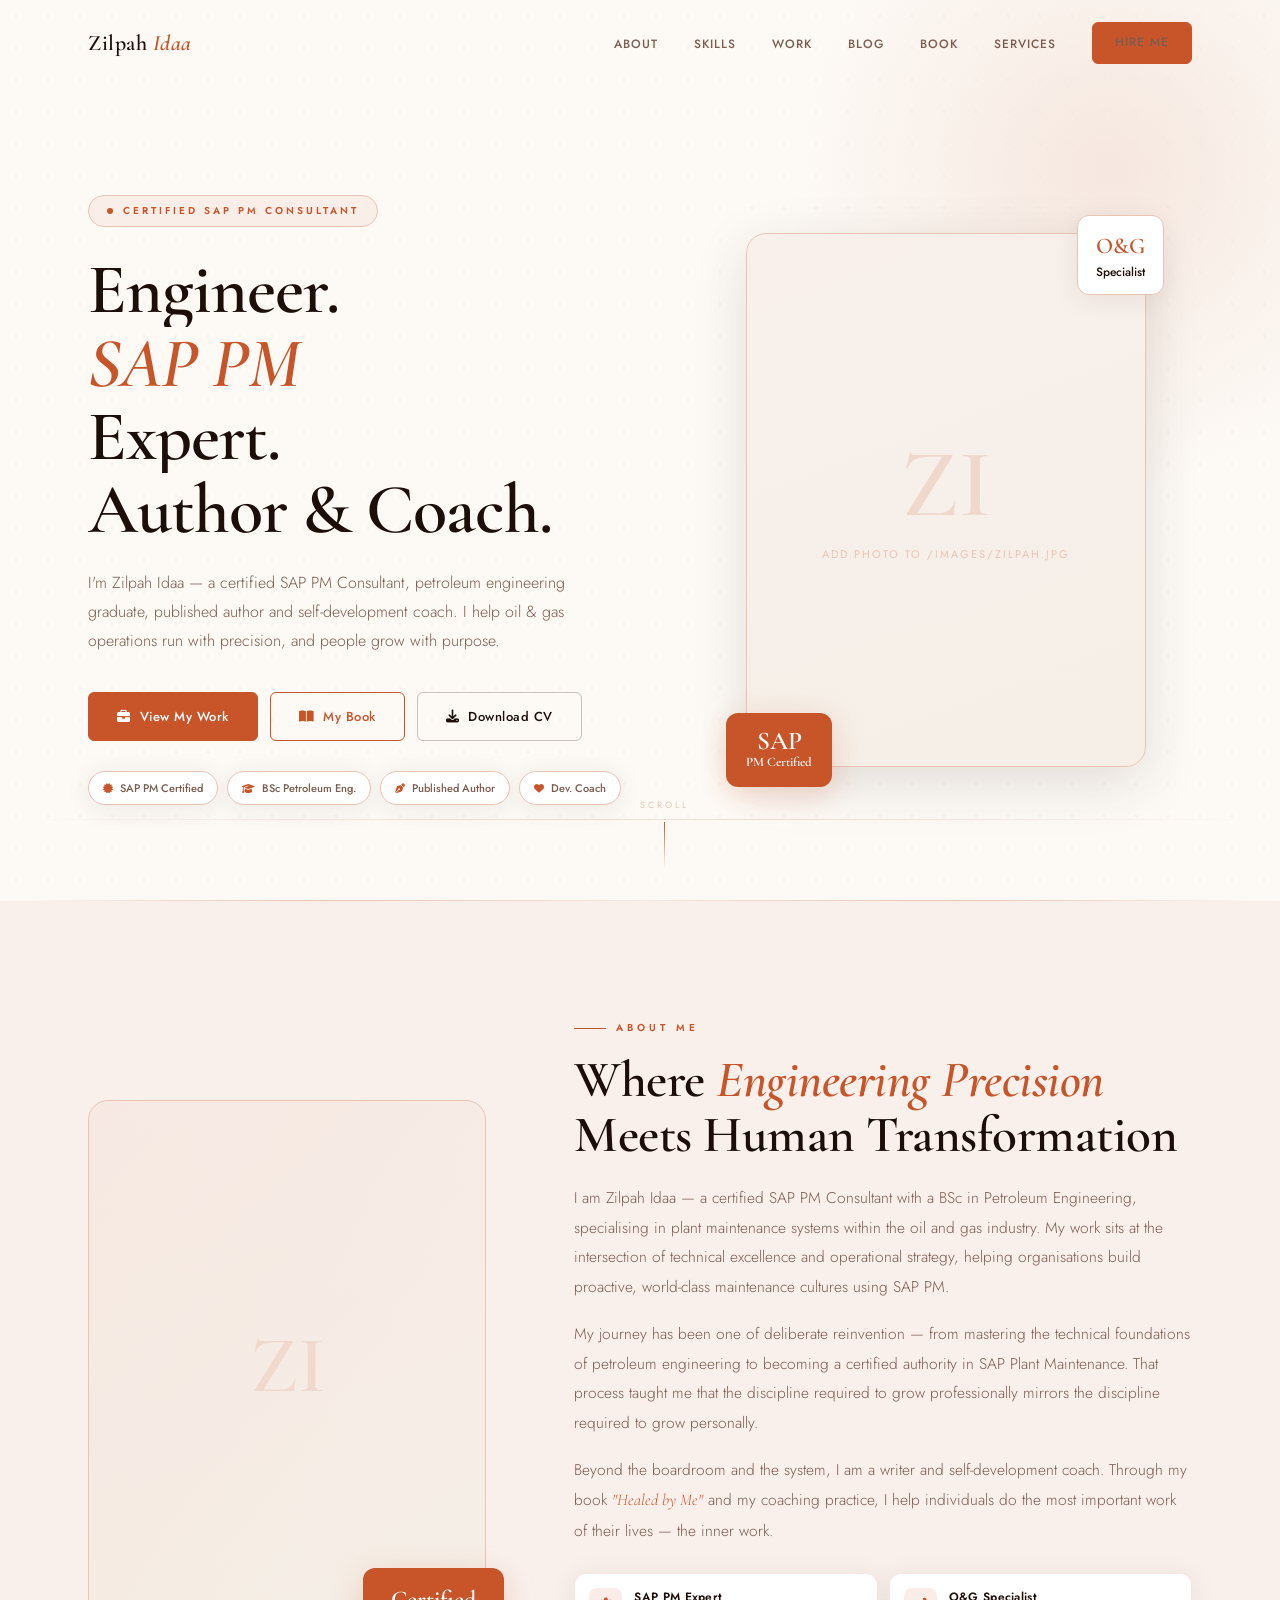
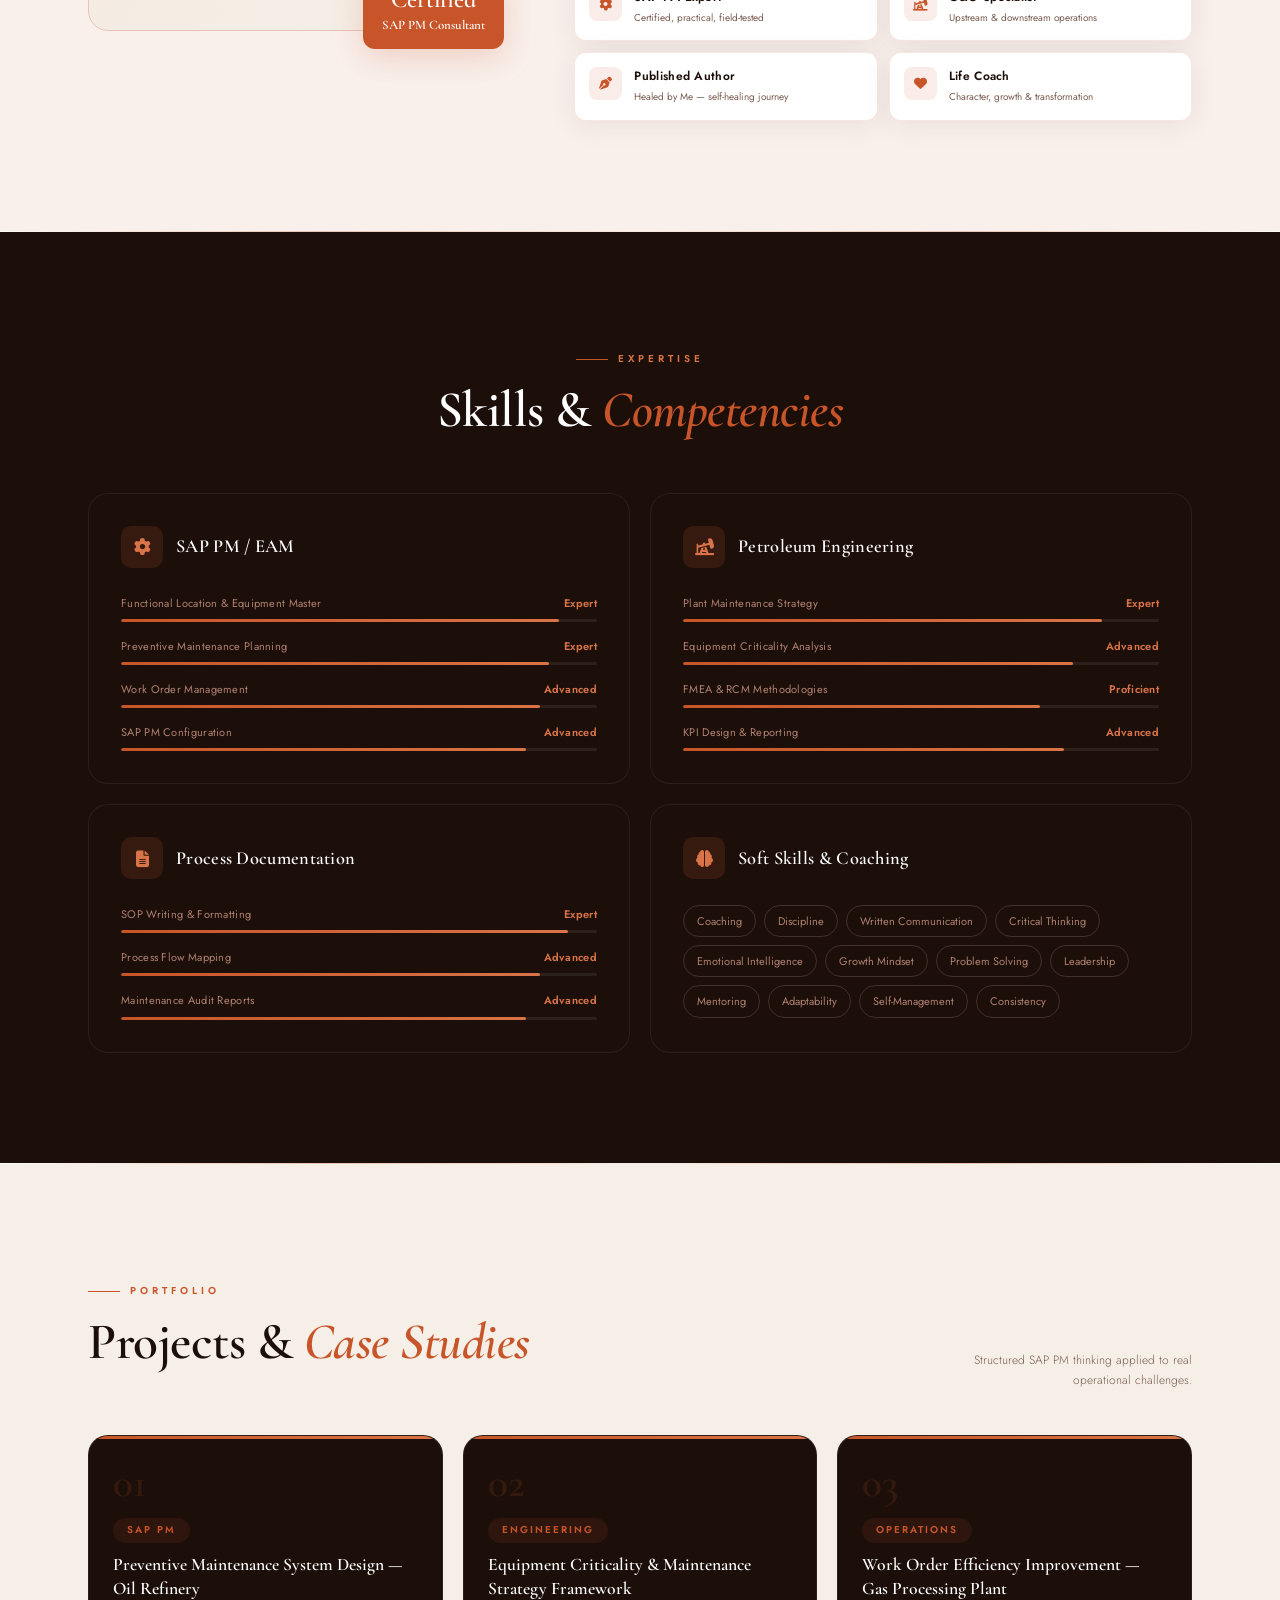
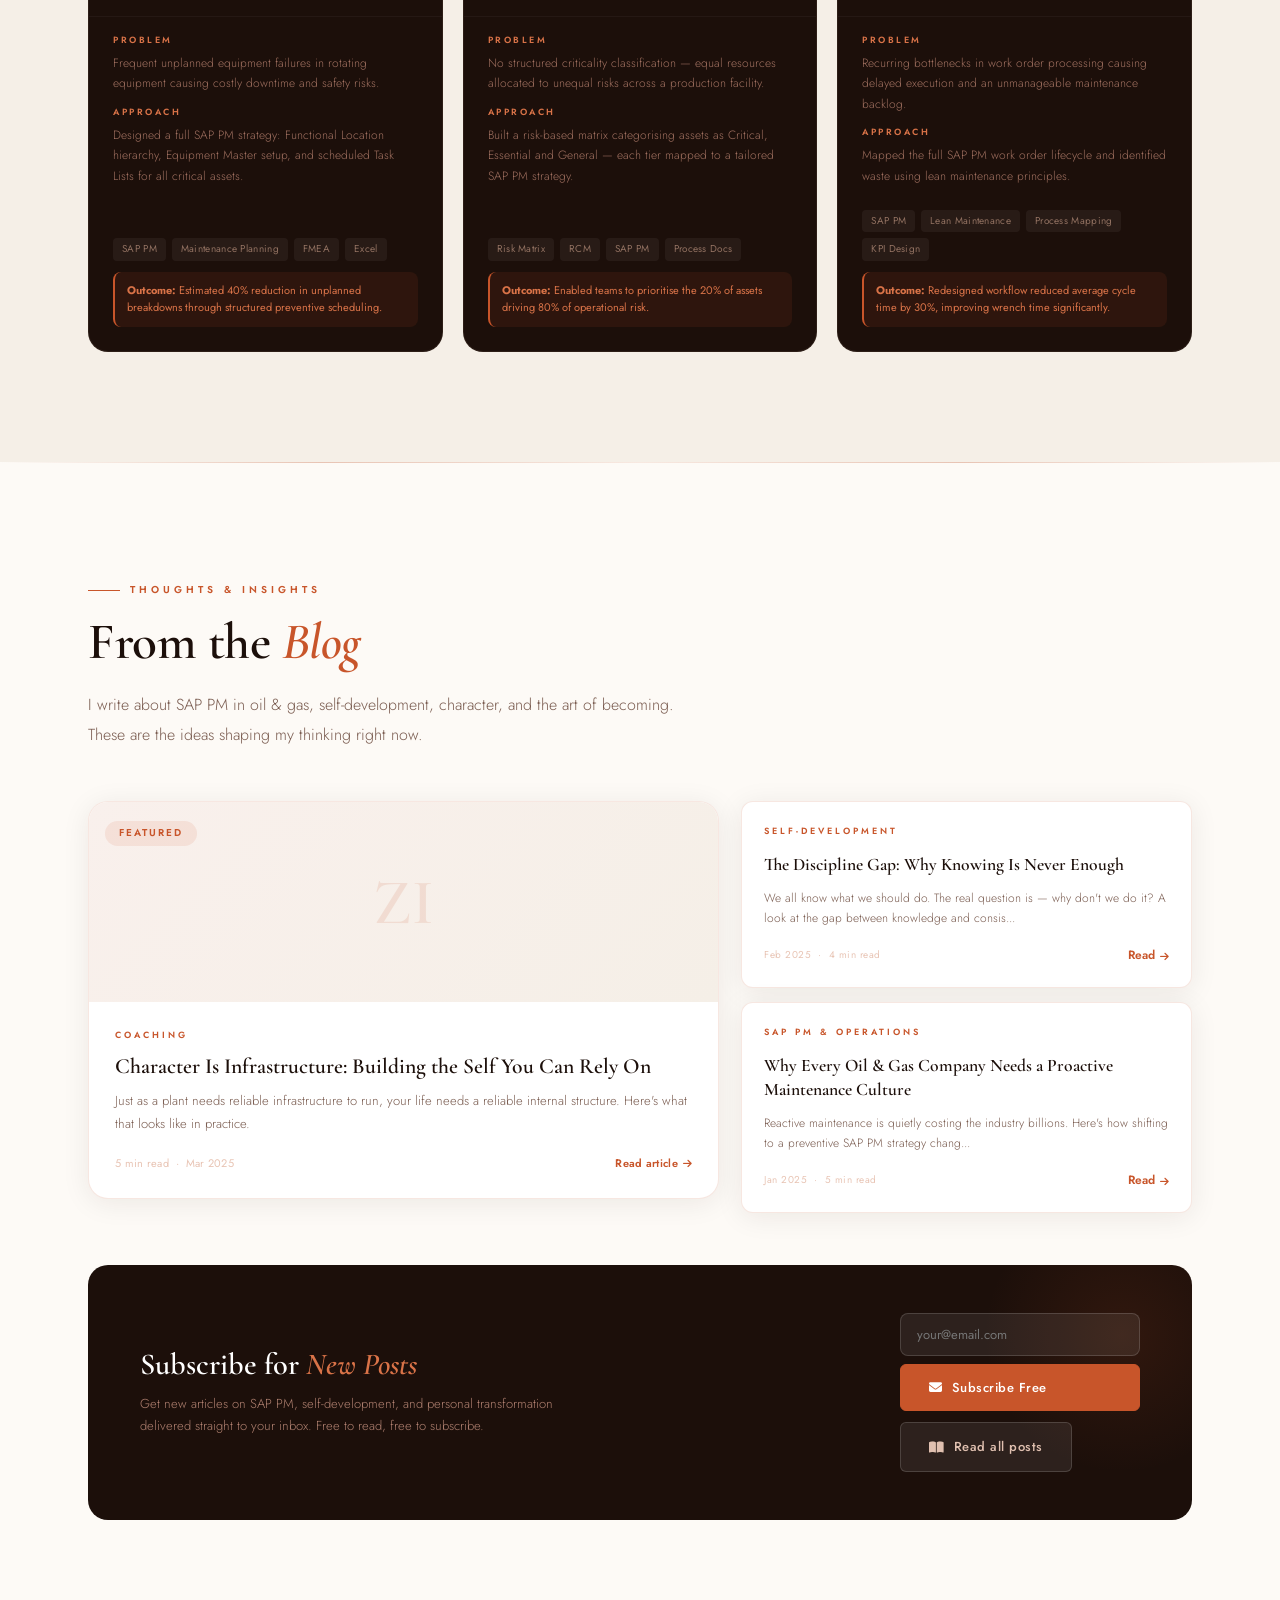
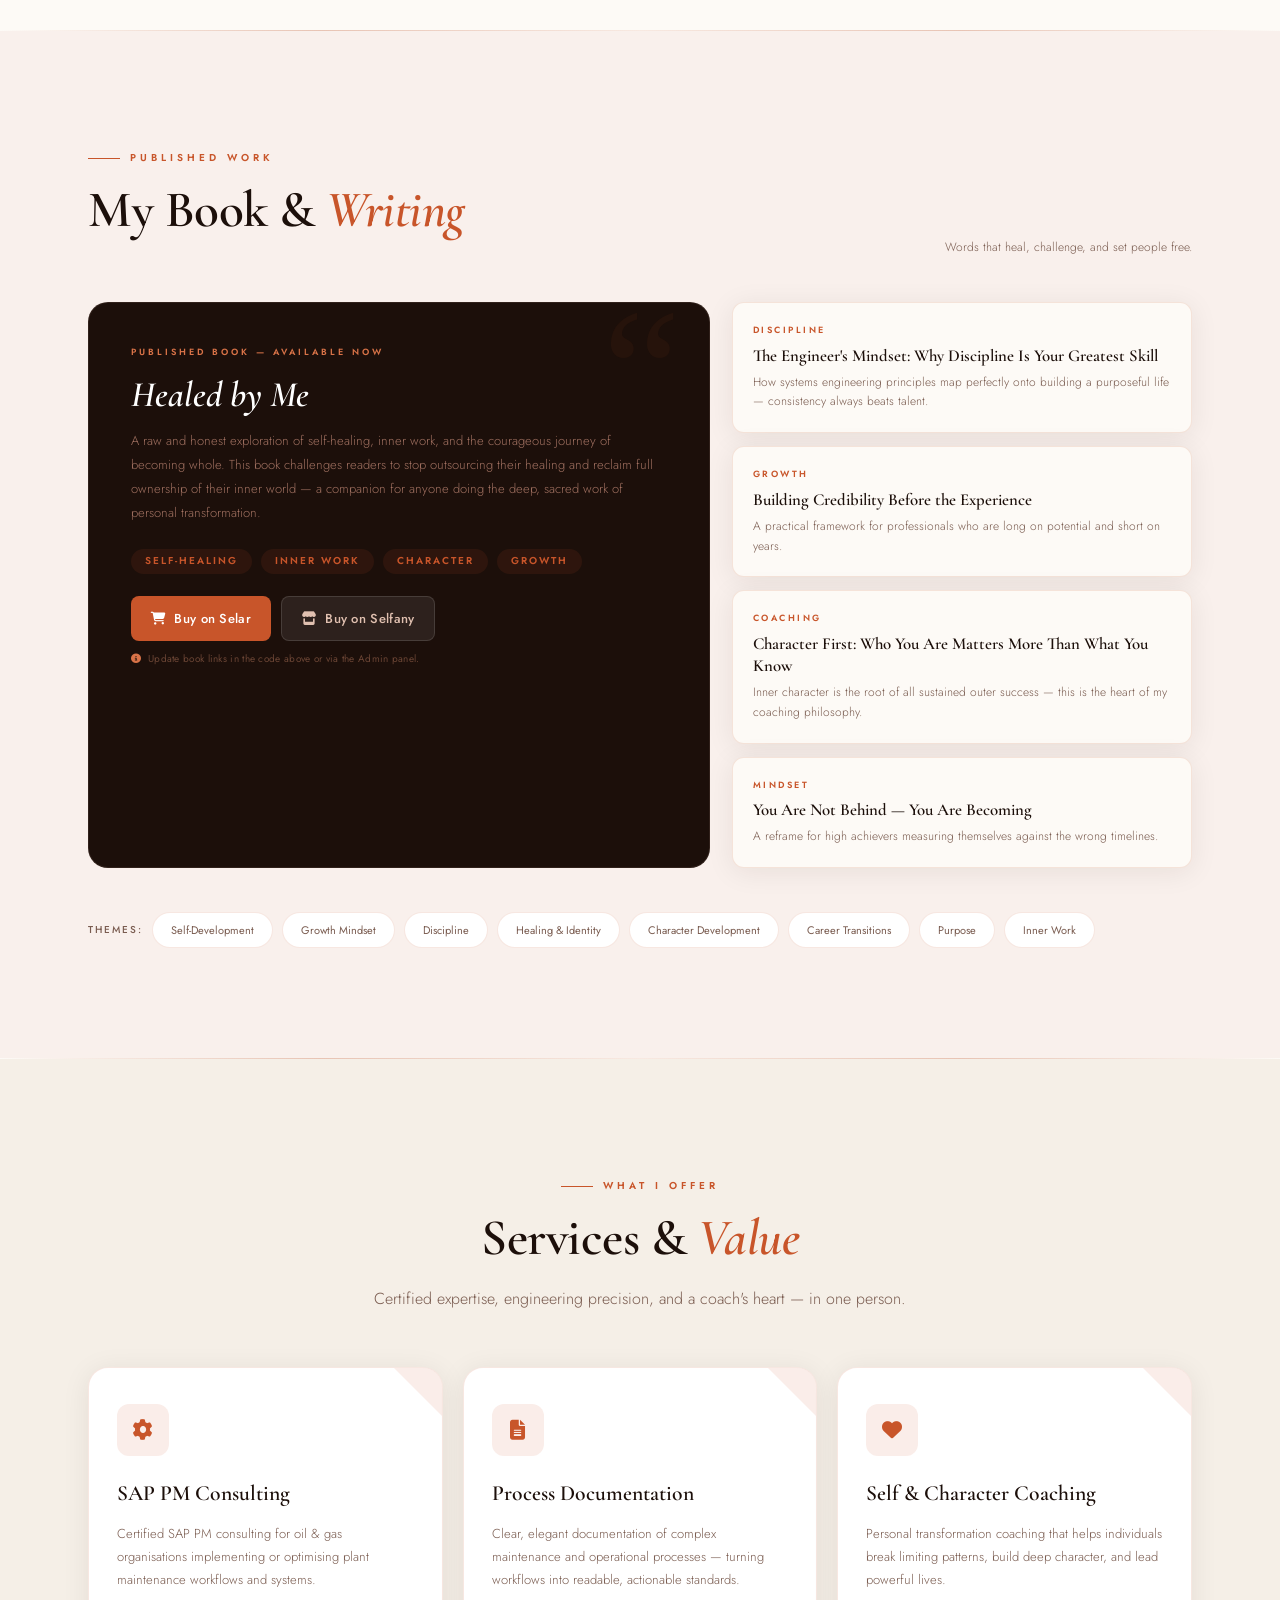
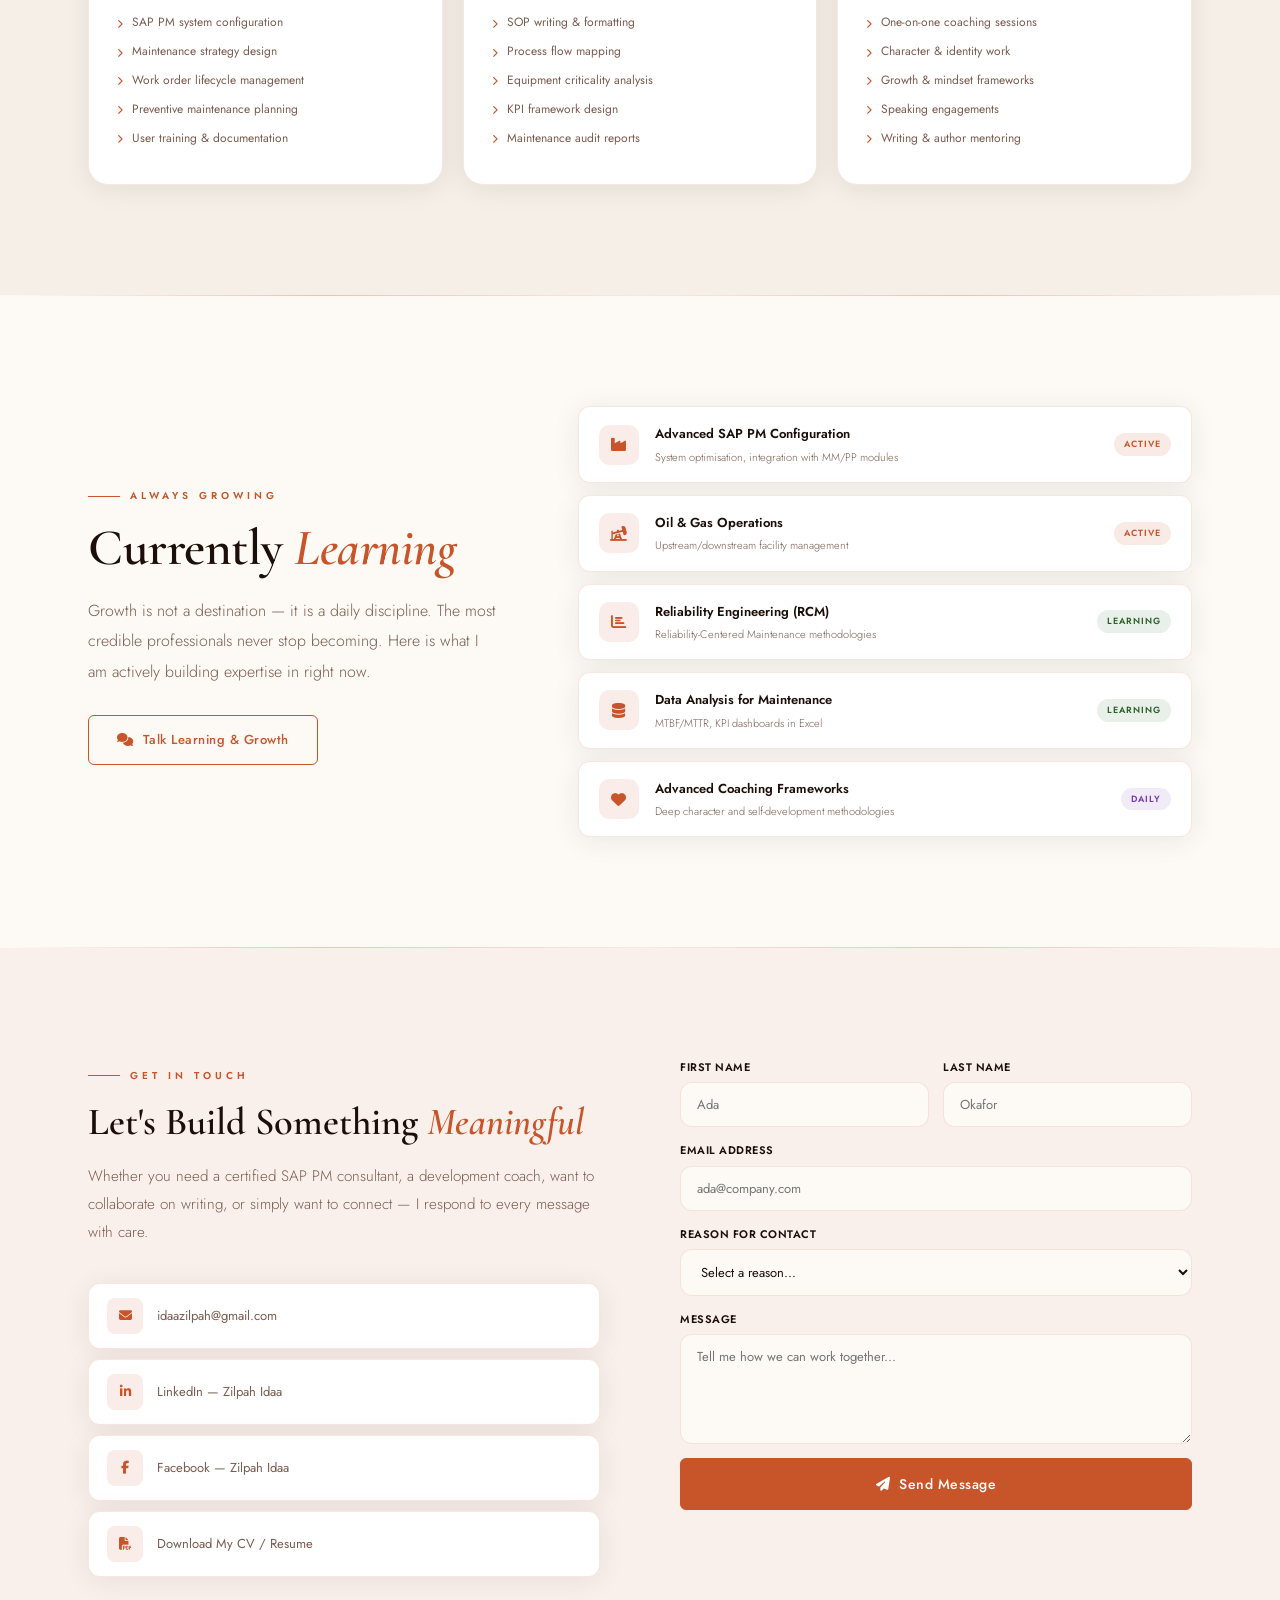
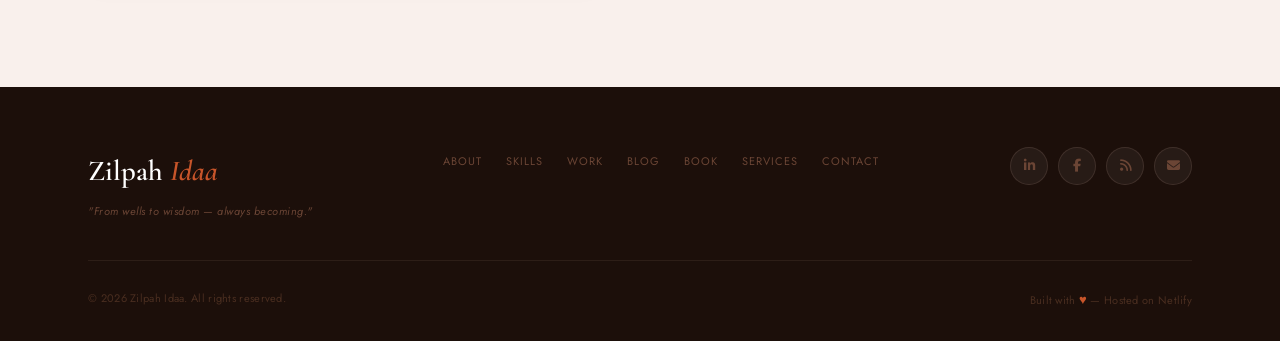
==== index.html @ 96d3c900 "Add login redirect script to body" ====
<!DOCTYPE html>
<html lang="en">
<head>
  <meta charset="UTF-8"/>
  <meta name="viewport" content="width=device-width, initial-scale=1.0"/>
  <meta name="description" content="Zilpah Idaa — Certified SAP PM Consultant, Petroleum Engineer, Author & Self-Development Coach."/>
  <title>Zilpah Idaa | SAP PM Consultant · Author · Coach</title>
  <link rel="preconnect" href="https://fonts.googleapis.com"/>
  <link href="https://fonts.googleapis.com/css2?family=Cormorant+Garamond:ital,wght@0,400;0,500;0,600;0,700;1,400;1,500&family=Jost:wght@300;400;500;600&display=swap" rel="stylesheet"/>
  <link rel="stylesheet" href="https://cdnjs.cloudflare.com/ajax/libs/font-awesome/6.5.0/css/all.min.css"/>
  <link rel="stylesheet" href="css/style.css"/>
  <script src="https://identity.netlify.com/v1/netlify-identity-widget.js"></script>
</head>
<body>

<!-- Netlify Forms detection (invisible — must stay in page) -->
<form name="contact" netlify netlify-honeypot="bot-field" hidden>
  <input name="bot-field"/>
  <input name="firstName"/><input name="lastName"/>
  <input name="email"/><select name="reason"></select>
  <textarea name="message"></textarea>
</form>
<form name="subscribe" netlify netlify-honeypot="bot-field" hidden>
  <input name="bot-field"/>
  <input name="email"/><input name="name"/>
</form>

<!-- ═══ NAV ═══ -->
<nav id="navbar">
  <div class="container nav-inner">
    <a href="/" class="nav-logo">Zilpah <em>Idaa</em></a>
    <ul class="nav-links">
      <li><a href="#about">About</a></li>
      <li><a href="#skills">Skills</a></li>
      <li><a href="#projects">Work</a></li>
      <li><a href="blog/">Blog</a></li>
      <li><a href="#writing">Book</a></li>
      <li><a href="#services">Services</a></li>
      <li><a href="#contact" class="btn btn-terra" style="padding:10px 22px;font-size:12px;letter-spacing:1px">Hire Me</a></li>
    </ul>
    <div class="hamburger" id="hbg"><span></span><span></span><span></span></div>
  </div>
</nav>
<div class="mob-menu" id="mobMenu">
  <a href="#about" onclick="closeMob()">About</a>
  <a href="#skills" onclick="closeMob()">Skills</a>
  <a href="#projects" onclick="closeMob()">Work</a>
  <a href="blog/" onclick="closeMob()">Blog</a>
  <a href="#writing" onclick="closeMob()">Book</a>
  <a href="#services" onclick="closeMob()">Services</a>
  <a href="#contact" onclick="closeMob()">Contact</a>
</div>

<!-- ═══ HERO ═══ -->
<section id="hero" class="bg-ivory">
  <div class="hero-decor-dots"></div>
  <div class="hero-decor-circle"></div>
  <div class="hero-decor-line"></div>
  <div class="container" style="position:relative;z-index:1;width:100%">
    <div class="hero-inner">
      <div>
        <div class="hero-label"><span class="pulse"></span>Certified SAP PM Consultant</div>
        <h1 class="hero-title">
          <span class="line"><span>Engineer.</span></span>
          <span class="line"><span><span class="hl">SAP PM</span> Expert.</span></span>
          <span class="line"><span>Author &amp; Coach.</span></span>
        </h1>
        <p class="hero-sub">
          I'm Zilpah Idaa — a certified SAP PM Consultant, petroleum engineering graduate, published author and self-development coach. I help oil &amp; gas operations run with precision, and people grow with purpose.
        </p>
        <div class="hero-btns">
          <a href="#projects" class="btn btn-terra"><i class="fas fa-briefcase"></i> View My Work</a>
          <a href="#writing" class="btn btn-outline"><i class="fas fa-book-open"></i> My Book</a>
          <a href="#" class="btn btn-ghost" onclick="dlCV(event)"><i class="fas fa-download"></i> Download CV</a>
        </div>
        <div class="hero-chips">
          <div class="h-chip"><i class="fas fa-certificate"></i>SAP PM Certified</div>
          <div class="h-chip"><i class="fas fa-graduation-cap"></i>BSc Petroleum Eng.</div>
          <div class="h-chip"><i class="fas fa-pen-nib"></i>Published Author</div>
          <div class="h-chip"><i class="fas fa-heart"></i>Dev. Coach</div>
        </div>
      </div>
      <div class="hero-photo-col">
        <div class="hero-photo-wrap">
          <div class="hero-photo-frame">
            <!--
              PHOTO SETUP: Replace the div below with your actual photo:
              <img src="/images/zilpah.jpg" alt="Zilpah Idaa"
                   style="width:100%;height:100%;object-fit:cover;object-position:top center;" />
              Upload your photo to the /images/ folder.
            -->
            <div class="hero-photo-ph">
              <div class="mono">ZI</div>
              <p>Add photo to /images/zilpah.jpg</p>
            </div>
          </div>
          <div class="photo-badge-a"><span class="big">SAP</span>PM Certified</div>
          <div class="photo-badge-b"><span>O&amp;G</span>Specialist</div>
        </div>
      </div>
    </div>
  </div>
  <div class="scroll-cue"><span>Scroll</span><div class="line-anim"></div></div>
</section>

<div class="divider"></div>

<!-- ═══ ABOUT ═══ -->
<section id="about" class="section bg-petal">
  <div class="container">
    <div class="about-grid">
      <div class="about-photo-wrap fade-in">
        <div class="about-photo-box">
          <!--
            PHOTO SETUP: Replace with your actual photo:
            <img src="/images/zilpah-about.jpg" alt="Zilpah Idaa"
                 style="width:100%;height:100%;object-fit:cover;object-position:top;" />
          -->
          <div class="mono">ZI</div>
        </div>
        <div class="about-cert"><span class="big">Certified</span>SAP PM Consultant</div>
      </div>
      <div class="fade-in">
        <div class="eyebrow">About Me</div>
        <h2 class="stitle">Where <span class="hl">Engineering Precision</span> Meets Human Transformation</h2>
        <div class="about-text">
          <p>I am Zilpah Idaa — a certified SAP PM Consultant with a BSc in Petroleum Engineering, specialising in plant maintenance systems within the oil and gas industry. My work sits at the intersection of technical excellence and operational strategy, helping organisations build proactive, world-class maintenance cultures using SAP PM.</p>
          <p>My journey has been one of deliberate reinvention — from mastering the technical foundations of petroleum engineering to becoming a certified authority in SAP Plant Maintenance. That process taught me that the discipline required to grow professionally mirrors the discipline required to grow personally.</p>
          <p>Beyond the boardroom and the system, I am a writer and self-development coach. Through my book <em>"Healed by Me"</em> and my coaching practice, I help individuals do the most important work of their lives — the inner work.</p>
        </div>
        <div class="val-grid">
          <div class="val-card"><div class="val-ico"><i class="fas fa-cog"></i></div><div><h4>SAP PM Expert</h4><p>Certified, practical, field-tested</p></div></div>
          <div class="val-card"><div class="val-ico"><i class="fas fa-oil-well"></i></div><div><h4>O&amp;G Specialist</h4><p>Upstream &amp; downstream operations</p></div></div>
          <div class="val-card"><div class="val-ico"><i class="fas fa-pen-nib"></i></div><div><h4>Published Author</h4><p>Healed by Me — self-healing journey</p></div></div>
          <div class="val-card"><div class="val-ico"><i class="fas fa-heart"></i></div><div><h4>Life Coach</h4><p>Character, growth &amp; transformation</p></div></div>
        </div>
      </div>
    </div>
  </div>
</section>

<div class="divider"></div>

<!-- ═══ SKILLS ═══ -->
<section id="skills" class="section bg-espresso">
  <div class="container">
    <div style="text-align:center;max-width:540px;margin:0 auto 54px">
      <div class="eyebrow" style="justify-content:center;color:var(--terra-l)">Expertise</div>
      <h2 class="stitle" style="color:#fff">Skills &amp; <span class="hl">Competencies</span></h2>
    </div>
    <div class="skills-grid">
      <div class="skill-card fade-in">
        <div class="sk-hd"><div class="sk-ico"><i class="fas fa-cog"></i></div><h3>SAP PM / EAM</h3></div>
        <div class="sk-item"><div class="sk-row"><span>Functional Location &amp; Equipment Master</span><span>Expert</span></div><div class="sk-bar"><div class="sk-fill" data-w="92%"></div></div></div>
        <div class="sk-item"><div class="sk-row"><span>Preventive Maintenance Planning</span><span>Expert</span></div><div class="sk-bar"><div class="sk-fill" data-w="90%"></div></div></div>
        <div class="sk-item"><div class="sk-row"><span>Work Order Management</span><span>Advanced</span></div><div class="sk-bar"><div class="sk-fill" data-w="88%"></div></div></div>
        <div class="sk-item"><div class="sk-row"><span>SAP PM Configuration</span><span>Advanced</span></div><div class="sk-bar"><div class="sk-fill" data-w="85%"></div></div></div>
      </div>
      <div class="skill-card fade-in">
        <div class="sk-hd"><div class="sk-ico"><i class="fas fa-oil-well"></i></div><h3>Petroleum Engineering</h3></div>
        <div class="sk-item"><div class="sk-row"><span>Plant Maintenance Strategy</span><span>Expert</span></div><div class="sk-bar"><div class="sk-fill" data-w="88%"></div></div></div>
        <div class="sk-item"><div class="sk-row"><span>Equipment Criticality Analysis</span><span>Advanced</span></div><div class="sk-bar"><div class="sk-fill" data-w="82%"></div></div></div>
        <div class="sk-item"><div class="sk-row"><span>FMEA &amp; RCM Methodologies</span><span>Proficient</span></div><div class="sk-bar"><div class="sk-fill" data-w="75%"></div></div></div>
        <div class="sk-item"><div class="sk-row"><span>KPI Design &amp; Reporting</span><span>Advanced</span></div><div class="sk-bar"><div class="sk-fill" data-w="80%"></div></div></div>
      </div>
      <div class="skill-card fade-in">
        <div class="sk-hd"><div class="sk-ico"><i class="fas fa-file-alt"></i></div><h3>Process Documentation</h3></div>
        <div class="sk-item"><div class="sk-row"><span>SOP Writing &amp; Formatting</span><span>Expert</span></div><div class="sk-bar"><div class="sk-fill" data-w="94%"></div></div></div>
        <div class="sk-item"><div class="sk-row"><span>Process Flow Mapping</span><span>Advanced</span></div><div class="sk-bar"><div class="sk-fill" data-w="88%"></div></div></div>
        <div class="sk-item"><div class="sk-row"><span>Maintenance Audit Reports</span><span>Advanced</span></div><div class="sk-bar"><div class="sk-fill" data-w="85%"></div></div></div>
      </div>
      <div class="skill-card fade-in">
        <div class="sk-hd"><div class="sk-ico"><i class="fas fa-brain"></i></div><h3>Soft Skills &amp; Coaching</h3></div>
        <div class="soft-wrap">
          <div class="soft-pill">Coaching</div><div class="soft-pill">Discipline</div>
          <div class="soft-pill">Written Communication</div><div class="soft-pill">Critical Thinking</div>
          <div class="soft-pill">Emotional Intelligence</div><div class="soft-pill">Growth Mindset</div>
          <div class="soft-pill">Problem Solving</div><div class="soft-pill">Leadership</div>
          <div class="soft-pill">Mentoring</div><div class="soft-pill">Adaptability</div>
          <div class="soft-pill">Self-Management</div><div class="soft-pill">Consistency</div>
        </div>
      </div>
    </div>
  </div>
</section>

<div class="divider"></div>

<!-- ═══ PROJECTS ═══ -->
<section id="projects" class="section bg-cream">
  <div class="container">
    <div style="display:flex;justify-content:space-between;align-items:flex-end;margin-bottom:44px;flex-wrap:wrap;gap:14px">
      <div><div class="eyebrow">Portfolio</div><h2 class="stitle">Projects &amp; <span class="hl">Case Studies</span></h2></div>
      <p style="color:var(--muted);font-size:12px;max-width:260px;text-align:right;font-weight:300">Structured SAP PM thinking applied to real operational challenges.</p>
    </div>
    <div class="proj-grid">
      <div class="proj-card fade-in">
        <div class="proj-stripe"></div>
        <div class="proj-hd"><div class="proj-num">01</div><div class="tag-pill" style="margin-bottom:10px">SAP PM</div><h3 class="proj-title">Preventive Maintenance System Design — Oil Refinery</h3></div>
        <div class="proj-body">
          <div class="proj-s"><h5>Problem</h5><p>Frequent unplanned equipment failures in rotating equipment causing costly downtime and safety risks.</p></div>
          <div class="proj-s"><h5>Approach</h5><p>Designed a full SAP PM strategy: Functional Location hierarchy, Equipment Master setup, and scheduled Task Lists for all critical assets.</p></div>
          <div class="proj-tools"><span class="ptool">SAP PM</span><span class="ptool">Maintenance Planning</span><span class="ptool">FMEA</span><span class="ptool">Excel</span></div>
          <div class="proj-result"><strong>Outcome:</strong> Estimated 40% reduction in unplanned breakdowns through structured preventive scheduling.</div>
        </div>
      </div>
      <div class="proj-card fade-in">
        <div class="proj-stripe"></div>
        <div class="proj-hd"><div class="proj-num">02</div><div class="tag-pill" style="margin-bottom:10px">Engineering</div><h3 class="proj-title">Equipment Criticality &amp; Maintenance Strategy Framework</h3></div>
        <div class="proj-body">
          <div class="proj-s"><h5>Problem</h5><p>No structured criticality classification — equal resources allocated to unequal risks across a production facility.</p></div>
          <div class="proj-s"><h5>Approach</h5><p>Built a risk-based matrix categorising assets as Critical, Essential and General — each tier mapped to a tailored SAP PM strategy.</p></div>
          <div class="proj-tools"><span class="ptool">Risk Matrix</span><span class="ptool">RCM</span><span class="ptool">SAP PM</span><span class="ptool">Process Docs</span></div>
          <div class="proj-result"><strong>Outcome:</strong> Enabled teams to prioritise the 20% of assets driving 80% of operational risk.</div>
        </div>
      </div>
      <div class="proj-card fade-in">
        <div class="proj-stripe"></div>
        <div class="proj-hd"><div class="proj-num">03</div><div class="tag-pill" style="margin-bottom:10px">Operations</div><h3 class="proj-title">Work Order Efficiency Improvement — Gas Processing Plant</h3></div>
        <div class="proj-body">
          <div class="proj-s"><h5>Problem</h5><p>Recurring bottlenecks in work order processing causing delayed execution and an unmanageable maintenance backlog.</p></div>
          <div class="proj-s"><h5>Approach</h5><p>Mapped the full SAP PM work order lifecycle and identified waste using lean maintenance principles.</p></div>
          <div class="proj-tools"><span class="ptool">SAP PM</span><span class="ptool">Lean Maintenance</span><span class="ptool">Process Mapping</span><span class="ptool">KPI Design</span></div>
          <div class="proj-result"><strong>Outcome:</strong> Redesigned workflow reduced average cycle time by 30%, improving wrench time significantly.</div>
        </div>
      </div>
    </div>
  </div>
</section>

<div class="divider"></div>

<!-- ═══ BLOG PREVIEW ═══ -->
<section id="blog" class="section bg-ivory">
  <div class="container">
    <div class="blog-intro">
      <div class="eyebrow">Thoughts &amp; Insights</div>
      <h2 class="stitle">From the <span class="hl">Blog</span></h2>
      <p>I write about SAP PM in oil &amp; gas, self-development, character, and the art of becoming. These are the ideas shaping my thinking right now.</p>
    </div>
    <div class="blog-grid" id="blog-preview-grid">
      <!-- Loaded dynamically from posts.json -->
      <div class="blog-card-featured fade-in" style="background:#fff;border-radius:20px;border:1.5px solid var(--border);overflow:hidden;box-shadow:var(--sh)">
        <div class="blog-feat-img"><div class="feat-mono">ZI</div><div class="feat-tag"><span class="tag-pill">Featured</span></div></div>
        <div class="blog-feat-body">
          <div class="blog-cat">Loading...</div>
          <h3 class="blog-title" style="color:var(--espresso)">Loading latest post...</h3>
          <p class="blog-exc">Posts are loading from the blog...</p>
          <div class="blog-meta"><span>...</span><a href="blog/" class="read-link">View all posts <i class="fas fa-arrow-right" style="font-size:10px"></i></a></div>
        </div>
      </div>
      <div style="display:flex;flex-direction:column;gap:14px" id="blog-preview-side"></div>
    </div>
    <div class="substack-cta fade-in">
      <div class="sub-text">
        <h3>Subscribe for <em style="color:var(--terra-l);font-style:italic;font-family:var(--font-h)">New Posts</em></h3>
        <p>Get new articles on SAP PM, self-development, and personal transformation delivered straight to your inbox. Free to read, free to subscribe.</p>
      </div>
      <div class="sub-actions">
        <form name="subscribe" method="POST" class="subscribe-netlify-form" style="display:flex;flex-direction:column;gap:8px" data-netlify="true">
          <input type="hidden" name="form-name" value="subscribe" />
          <input type="hidden" name="bot-field" />
          <input type="email" name="email" placeholder="your@email.com" required
            style="padding:11px 16px;border-radius:8px;border:1.5px solid rgba(255,255,255,0.15);background:rgba(255,255,255,0.08);color:#fff;font-family:var(--font-b);font-size:13px;outline:none;width:240px"
          />
          <button type="submit" class="btn btn-terra"><i class="fas fa-envelope"></i> Subscribe Free</button>
          <p class="sub-ok-msg" style="display:none;font-size:12px;color:var(--terra-l);margin:0"></p>
        </form>
        <a href="blog/" class="btn btn-light" style="background:rgba(255,255,255,0.08);color:#e0c0b0;border-color:rgba(255,255,255,0.15)">
          <i class="fas fa-book-open"></i> Read all posts
        </a>
      </div>
    </div>
  </div>
</section>

<div class="divider"></div>

<!-- ═══ WRITING / BOOK ═══ -->
<section id="writing" class="section bg-petal">
  <div class="container">
    <div style="display:flex;justify-content:space-between;align-items:flex-end;margin-bottom:44px;flex-wrap:wrap;gap:14px">
      <div><div class="eyebrow">Published Work</div><h2 class="stitle">My Book &amp; <span class="hl">Writing</span></h2></div>
      <p style="color:var(--muted);font-size:12px;max-width:260px;text-align:right;font-weight:300">Words that heal, challenge, and set people free.</p>
    </div>
    <div class="writing-grid">
      <div class="book-card fade-in">
        <div>
          <div class="bk-lbl">Published Book — Available Now</div>
          <h3 class="bk-title">Healed by Me</h3>
          <p class="bk-desc">A raw and honest exploration of self-healing, inner work, and the courageous journey of becoming whole. This book challenges readers to stop outsourcing their healing and reclaim full ownership of their inner world — a companion for anyone doing the deep, sacred work of personal transformation.</p>
          <div style="display:flex;gap:9px;flex-wrap:wrap;margin-bottom:22px">
            <div class="tag-pill">Self-Healing</div>
            <div class="tag-pill">Inner Work</div>
            <div class="tag-pill">Character</div>
            <div class="tag-pill">Growth</div>
          </div>
          <div class="bk-btns">
            <!--
              BOOK LINKS: Replace # with your actual links:
              Selar:   href="https://selar.co/YOUR-BOOK-LINK"
              Selfany: href="https://selfany.com/YOUR-BOOK-LINK"
              You can also update these links anytime from /admin/
            -->
            <a href="#" class="bk-btn bk-selar" target="_blank" id="selarLink">
              <i class="fas fa-shopping-cart"></i> Buy on Selar
            </a>
            <a href="#" class="bk-btn bk-selfany" target="_blank" id="selfanyLink">
              <i class="fas fa-store"></i> Buy on Selfany
            </a>
          </div>
          <p style="font-size:10px;color:var(--latte);margin-top:6px;letter-spacing:.3px">
            <i class="fas fa-info-circle" style="color:var(--terra-l)"></i>
            &nbsp;Update book links in the code above or via the Admin panel.
          </p>
        </div>
      </div>
      <div class="art-col">
        <div class="art-card fade-in"><div class="art-cat">Discipline</div><h4 class="art-title">The Engineer's Mindset: Why Discipline Is Your Greatest Skill</h4><p class="art-desc">How systems engineering principles map perfectly onto building a purposeful life — consistency always beats talent.</p></div>
        <div class="art-card fade-in"><div class="art-cat">Growth</div><h4 class="art-title">Building Credibility Before the Experience</h4><p class="art-desc">A practical framework for professionals who are long on potential and short on years.</p></div>
        <div class="art-card fade-in"><div class="art-cat">Coaching</div><h4 class="art-title">Character First: Who You Are Matters More Than What You Know</h4><p class="art-desc">Inner character is the root of all sustained outer success — this is the heart of my coaching philosophy.</p></div>
        <div class="art-card fade-in"><div class="art-cat">Mindset</div><h4 class="art-title">You Are Not Behind — You Are Becoming</h4><p class="art-desc">A reframe for high achievers measuring themselves against the wrong timelines.</p></div>
      </div>
    </div>
    <div class="theme-row fade-in">
      <span style="font-size:10px;color:var(--muted);align-self:center;letter-spacing:2px;text-transform:uppercase;font-weight:500">Themes:</span>
      <div class="theme-pill">Self-Development</div><div class="theme-pill">Growth Mindset</div>
      <div class="theme-pill">Discipline</div><div class="theme-pill">Healing &amp; Identity</div>
      <div class="theme-pill">Character Development</div><div class="theme-pill">Career Transitions</div>
      <div class="theme-pill">Purpose</div><div class="theme-pill">Inner Work</div>
    </div>
  </div>
</section>

<div class="divider"></div>

<!-- ═══ SERVICES ═══ -->
<section id="services" class="section bg-cream">
  <div class="container">
    <div style="text-align:center;max-width:540px;margin:0 auto 54px">
      <div class="eyebrow" style="justify-content:center">What I Offer</div>
      <h2 class="stitle">Services &amp; <span class="hl">Value</span></h2>
      <p style="color:var(--muted);font-weight:300">Certified expertise, engineering precision, and a coach's heart — in one person.</p>
    </div>
    <div class="svc-grid">
      <div class="svc-card fade-in">
        <div class="svc-corner"></div>
        <div class="svc-ico"><i class="fas fa-cog"></i></div>
        <h3>SAP PM Consulting</h3>
        <p>Certified SAP PM consulting for oil &amp; gas organisations implementing or optimising plant maintenance workflows and systems.</p>
        <ul class="svc-list">
          <li><i class="fas fa-chevron-right"></i>SAP PM system configuration</li>
          <li><i class="fas fa-chevron-right"></i>Maintenance strategy design</li>
          <li><i class="fas fa-chevron-right"></i>Work order lifecycle management</li>
          <li><i class="fas fa-chevron-right"></i>Preventive maintenance planning</li>
          <li><i class="fas fa-chevron-right"></i>User training &amp; documentation</li>
        </ul>
      </div>
      <div class="svc-card fade-in">
        <div class="svc-corner"></div>
        <div class="svc-ico"><i class="fas fa-file-alt"></i></div>
        <h3>Process Documentation</h3>
        <p>Clear, elegant documentation of complex maintenance and operational processes — turning workflows into readable, actionable standards.</p>
        <ul class="svc-list">
          <li><i class="fas fa-chevron-right"></i>SOP writing &amp; formatting</li>
          <li><i class="fas fa-chevron-right"></i>Process flow mapping</li>
          <li><i class="fas fa-chevron-right"></i>Equipment criticality analysis</li>
          <li><i class="fas fa-chevron-right"></i>KPI framework design</li>
          <li><i class="fas fa-chevron-right"></i>Maintenance audit reports</li>
        </ul>
      </div>
      <div class="svc-card fade-in">
        <div class="svc-corner"></div>
        <div class="svc-ico"><i class="fas fa-heart"></i></div>
        <h3>Self &amp; Character Coaching</h3>
        <p>Personal transformation coaching that helps individuals break limiting patterns, build deep character, and lead powerful lives.</p>
        <ul class="svc-list">
          <li><i class="fas fa-chevron-right"></i>One-on-one coaching sessions</li>
          <li><i class="fas fa-chevron-right"></i>Character &amp; identity work</li>
          <li><i class="fas fa-chevron-right"></i>Growth &amp; mindset frameworks</li>
          <li><i class="fas fa-chevron-right"></i>Speaking engagements</li>
          <li><i class="fas fa-chevron-right"></i>Writing &amp; author mentoring</li>
        </ul>
      </div>
    </div>
  </div>
</section>

<div class="divider"></div>

<!-- ═══ LEARNING ═══ -->
<section id="learning" class="section bg-ivory">
  <div class="container">
    <div class="learn-inner">
      <div class="fade-in">
        <div class="eyebrow">Always Growing</div>
        <h2 class="stitle">Currently <span class="hl">Learning</span></h2>
        <p style="color:var(--muted);line-height:1.9;margin-bottom:28px;font-weight:300">Growth is not a destination — it is a daily discipline. The most credible professionals never stop becoming. Here is what I am actively building expertise in right now.</p>
        <a href="#contact" class="btn btn-outline"><i class="fas fa-comments"></i>Talk Learning &amp; Growth</a>
      </div>
      <div class="tracks fade-in">
        <div class="track"><div class="tr-ico"><i class="fas fa-industry"></i></div><div class="tr-info"><h4>Advanced SAP PM Configuration</h4><p>System optimisation, integration with MM/PP modules</p></div><span class="tr-badge active">Active</span></div>
        <div class="track"><div class="tr-ico"><i class="fas fa-oil-well"></i></div><div class="tr-info"><h4>Oil &amp; Gas Operations</h4><p>Upstream/downstream facility management</p></div><span class="tr-badge active">Active</span></div>
        <div class="track"><div class="tr-ico"><i class="fas fa-chart-bar"></i></div><div class="tr-info"><h4>Reliability Engineering (RCM)</h4><p>Reliability-Centered Maintenance methodologies</p></div><span class="tr-badge now">Learning</span></div>
        <div class="track"><div class="tr-ico"><i class="fas fa-database"></i></div><div class="tr-info"><h4>Data Analysis for Maintenance</h4><p>MTBF/MTTR, KPI dashboards in Excel</p></div><span class="tr-badge now">Learning</span></div>
        <div class="track"><div class="tr-ico"><i class="fas fa-heart"></i></div><div class="tr-info"><h4>Advanced Coaching Frameworks</h4><p>Deep character and self-development methodologies</p></div><span class="tr-badge daily">Daily</span></div>
      </div>
    </div>
  </div>
</section>

<div class="divider"></div>

<!-- ═══ CONTACT ═══ -->
<section id="contact" class="section bg-petal">
  <div class="container">
    <div class="contact-inner">
      <div class="fade-in">
        <div class="eyebrow">Get In Touch</div>
        <div class="contact-left">
          <h2>Let's Build Something <span class="hl">Meaningful</span></h2>
          <p>Whether you need a certified SAP PM consultant, a development coach, want to collaborate on writing, or simply want to connect — I respond to every message with care.</p>
        </div>
        <div class="c-links">
          <a href="mailto:idaazilpah@gmail.com" class="c-link"><div class="c-ico"><i class="fas fa-envelope"></i></div>idaazilpah@gmail.com</a>
          <a href="https://www.linkedin.com/in/zilpah-idaa-36b54327a" target="_blank" class="c-link"><div class="c-ico"><i class="fab fa-linkedin-in"></i></div>LinkedIn — Zilpah Idaa</a>
          <a href="https://web.facebook.com/profile.php?id=61561829828115" target="_blank" class="c-link"><div class="c-ico"><i class="fab fa-facebook-f"></i></div>Facebook — Zilpah Idaa</a>
          <a href="#" class="c-link" onclick="dlCV(event)"><div class="c-ico"><i class="fas fa-file-pdf"></i></div>Download My CV / Resume</a>
        </div>
      </div>
      <div class="fade-in">
        <form id="cForm" name="contact" method="POST" data-netlify="true" netlify-honeypot="bot-field">
          <input type="hidden" name="form-name" value="contact" />
          <p class="hidden" style="display:none"><label>Don't fill this out: <input name="bot-field" /></label></p>
          <div class="frow">
            <div class="fg"><label>First Name</label><input type="text" name="firstName" placeholder="Ada" required/></div>
            <div class="fg"><label>Last Name</label><input type="text" name="lastName" placeholder="Okafor" required/></div>
          </div>
          <div class="fg"><label>Email Address</label><input type="email" name="email" placeholder="ada@company.com" required/></div>
          <div class="fg">
            <label>Reason for Contact</label>
            <select name="reason">
              <option value="">Select a reason...</option>
              <option>SAP PM Consulting</option>
              <option>Job Opportunity</option>
              <option>Coaching / Mentoring</option>
              <option>Speaking Engagement</option>
              <option>Book Inquiry</option>
              <option>Writing / Collaboration</option>
              <option>General Inquiry</option>
            </select>
          </div>
          <div class="fg"><label>Message</label><textarea name="message" placeholder="Tell me how we can work together..." required></textarea></div>
          <button type="submit" class="btn btn-terra" style="width:100%;justify-content:center;padding:15px;font-size:14px">
            <i class="fas fa-paper-plane"></i>Send Message
          </button>
          <div class="ok-msg" id="okMsg"><i class="fas fa-check-circle"></i> Message sent! I'll reply within 24 hours.</div>
        </form>
      </div>
    </div>
  </div>
</section>

<!-- ═══ FOOTER ═══ -->
<footer>
  <div class="container">
    <div class="foot-inner">
      <div>
        <div class="foot-logo">Zilpah <em>Idaa</em></div>
        <div class="foot-tag">"From wells to wisdom — always becoming."</div>
      </div>
      <ul class="foot-links">
        <li><a href="#about">About</a></li><li><a href="#skills">Skills</a></li>
        <li><a href="#projects">Work</a></li><li><a href="blog/">Blog</a></li>
        <li><a href="#writing">Book</a></li><li><a href="#services">Services</a></li>
        <li><a href="#contact">Contact</a></li>
      </ul>
      <div class="foot-soc">
        <a href="https://www.linkedin.com/in/zilpah-idaa-36b54327a" target="_blank" class="soc-btn"><i class="fab fa-linkedin-in"></i></a>
        <a href="https://web.facebook.com/profile.php?id=61561829828115" target="_blank" class="soc-btn"><i class="fab fa-facebook-f"></i></a>
        <a href="https://substack.com/@zilpahidaa" target="_blank" class="soc-btn"><i class="fas fa-rss"></i></a>
        <a href="mailto:idaazilpah@gmail.com" class="soc-btn"><i class="fas fa-envelope"></i></a>
      </div>
    </div>
    <div class="foot-bot">
      <p>&copy; <span id="yr"></span> Zilpah Idaa. All rights reserved.</p>
      <p>Built with <span class="heart">♥</span> — Hosted on Netlify</p>
    </div>
  </div>
</footer>

<script src="js/main.js"></script>
<script>
  document.getElementById("yr").textContent = new Date().getFullYear();

  // Load latest 3 posts into blog preview section
  async function loadBlogPreview() {
    try {
      const res = await fetch("posts.json");
      if (!res.ok) return;
      const posts = await res.json();
      if (!posts.length) return;

      const featured = posts[0];
      const rest = posts.slice(1, 3);
      const grid = document.getElementById("blog-preview-grid");

      const featEl = grid.querySelector(".blog-card-featured");
      if (featEl && featured) {
        featEl.innerHTML = `
          <div class="blog-feat-img">
            ${featured.coverImage ? `<img src="${featured.coverImage}" alt="${featured.title}" style="width:100%;height:100%;object-fit:cover" />` : `<div class="feat-mono">ZI</div>`}
            <div class="feat-tag"><span class="tag-pill">Featured</span></div>
          </div>
          <div class="blog-feat-body">
            <div class="blog-cat">${featured.category}</div>
            <h3 class="blog-title">${featured.title}</h3>
            <p class="blog-exc">${featured.excerpt}</p>
            <div class="blog-meta">
              <span>${featured.readTime} &nbsp;·&nbsp; ${new Date(featured.date).toLocaleDateString("en-GB",{month:"short",year:"numeric"})}</span>
              <a href="post/?slug=${featured.slug}" class="read-link">Read article <i class="fas fa-arrow-right" style="font-size:10px"></i></a>
            </div>
          </div>`;
      }

      const sideEl = document.getElementById("blog-preview-side");
      if (sideEl && rest.length) {
        sideEl.innerHTML = rest.map(p => `
          <div class="blog-card-sm">
            <div class="blog-cat">${p.category}</div>
            <h4 class="blog-sm-title">${p.title}</h4>
            <p class="blog-sm-exc">${p.excerpt.slice(0, 120)}...</p>
            <div class="blog-sm-foot">
              <span class="blog-sm-date">${new Date(p.date).toLocaleDateString("en-GB",{month:"short",year:"numeric"})} &nbsp;·&nbsp; ${p.readTime}</span>
              <a href="post/?slug=${p.slug}" class="read-link" style="font-size:12px;color:var(--terra);display:flex;align-items:center;gap:5px;font-weight:600">Read <i class="fas fa-arrow-right" style="font-size:10px"></i></a>
            </div>
          </div>`).join("");
      }
    } catch {}
  }
  loadBlogPreview();
</script>
<script>
  if (window.netlifyIdentity) {
    window.netlifyIdentity.on("init", user => {
      if (!user) {
        window.netlifyIdentity.on("login", () => {
          document.location.href = "/admin/";
        });
      }
    });
  }
</script>
</body>
</html>
---- css/style.css ----
/* ─────────────────────────────────────────
   DESIGN: Warm ivory + terracotta + espresso
   Fonts: Cormorant Garamond + Jost
───────────────────────────────────────── */
:root{
  --terra:   #C8552A;
  --terra-l: #D97348;
  --terra-d: #A83E18;
  --terra-g: rgba(200,85,42,0.10);
  --espresso:#1C0F0A;
  --mocha:   #3B1F14;
  --latte:   #6B4535;
  --ivory:   #FDFAF6;
  --cream:   #F5EFE7;
  --petal:   #F9F0EC;
  --rose:    #E8C4B4;
  --ink:     #2A1A12;
  --muted:   #7A5C50;
  --border:  rgba(200,85,42,0.14);
  --font-h:  'Cormorant Garamond', Georgia, serif;
  --font-b:  'Jost', sans-serif;
  --ease:    0.35s cubic-bezier(0.4,0,0.2,1);
  --r:       12px;
  --rl:      20px;
  --sh:      0 4px 28px rgba(44,20,10,0.08);
  --sh-lg:   0 16px 56px rgba(44,20,10,0.13);
  --sh-t:    0 8px 32px rgba(200,85,42,0.22);
}
*,*::before,*::after{margin:0;padding:0;box-sizing:border-box}
html{scroll-behavior:smooth}
body{font-family:var(--font-b);background:var(--ivory);color:var(--ink);overflow-x:hidden;line-height:1.65}
a{text-decoration:none;color:inherit}
ul{list-style:none}
img{max-width:100%;display:block}
::-webkit-scrollbar{width:4px}
::-webkit-scrollbar-track{background:var(--ivory)}
::-webkit-scrollbar-thumb{background:var(--terra);border-radius:99px}

/* ── UTILS ── */
.container{max-width:1160px;margin:0 auto;padding:0 28px}
.section{padding:110px 0}
.bg-ivory{background:var(--ivory)}
.bg-cream{background:var(--cream)}
.bg-petal{background:var(--petal)}
.bg-espresso{background:var(--espresso)}

.eyebrow{
  display:inline-flex;align-items:center;gap:10px;
  font-family:var(--font-b);font-size:10px;font-weight:600;
  letter-spacing:4px;text-transform:uppercase;color:var(--terra);
  margin-bottom:16px;
}
.eyebrow::before{content:'';width:32px;height:1px;background:var(--terra)}

h2.stitle{
  font-family:var(--font-h);font-size:clamp(2.2rem,4vw,3.4rem);
  font-weight:600;line-height:1.08;margin-bottom:20px;color:var(--espresso);
  letter-spacing:-0.5px;
}
.hl{color:var(--terra);font-style:italic}

.btn{
  display:inline-flex;align-items:center;gap:9px;
  padding:13px 28px;border-radius:6px;
  font-family:var(--font-b);font-size:13px;font-weight:500;
  letter-spacing:0.5px;cursor:pointer;transition:var(--ease);
  border:1.5px solid transparent;white-space:nowrap;
}
.btn-terra{background:var(--terra);color:#fff;border-color:var(--terra)}
.btn-terra:hover{background:var(--terra-d);transform:translateY(-2px);box-shadow:var(--sh-t)}
.btn-outline{background:transparent;color:var(--terra);border-color:var(--terra)}
.btn-outline:hover{background:var(--terra);color:#fff;transform:translateY(-2px);box-shadow:var(--sh-t)}
.btn-ghost{background:transparent;color:var(--espresso);border-color:rgba(44,20,12,0.25)}
.btn-ghost:hover{border-color:var(--terra);color:var(--terra);transform:translateY(-2px)}
.btn-light{background:#fff;color:var(--terra);border-color:#fff}
.btn-light:hover{background:var(--cream);transform:translateY(-2px);box-shadow:var(--sh-lg)}

.tag-pill{
  display:inline-block;padding:4px 14px;border-radius:99px;
  background:var(--terra-g);color:var(--terra);
  font-size:10px;font-weight:600;letter-spacing:2px;text-transform:uppercase;
}

.fade-in{opacity:0;transform:translateY(28px);transition:opacity 0.75s ease,transform 0.75s ease}
.fade-in.visible{opacity:1;transform:translateY(0)}

.divider{
  height:1px;
  background:linear-gradient(90deg,transparent,var(--rose),var(--terra-g),var(--rose),transparent);
}

/* ── NAV ── */
nav{
  position:fixed;top:0;left:0;right:0;z-index:1000;
  padding:22px 0;transition:var(--ease);
}
nav.scrolled{
  background:rgba(253,250,246,0.96);backdrop-filter:blur(16px);
  box-shadow:0 2px 24px rgba(44,20,12,0.07);padding:15px 0;
}
.nav-inner{display:flex;align-items:center;justify-content:space-between}
.nav-logo{
  font-family:var(--font-h);font-size:22px;font-weight:600;
  color:var(--espresso);letter-spacing:0.5px;
}
.nav-logo em{color:var(--terra);font-style:italic}
.nav-links{display:flex;align-items:center;gap:36px}
.nav-links a{
  font-size:12px;font-weight:500;letter-spacing:1px;text-transform:uppercase;
  color:var(--muted);transition:var(--ease);position:relative;
}
.nav-links a::after{
  content:'';position:absolute;bottom:-5px;left:0;right:0;height:1px;
  background:var(--terra);transform:scaleX(0);transition:var(--ease);transform-origin:left;
}
.nav-links a:hover{color:var(--terra)}
.nav-links a:hover::after{transform:scaleX(1)}
.hamburger{display:none;flex-direction:column;gap:5px;cursor:pointer;padding:4px}
.hamburger span{width:24px;height:1.5px;background:var(--espresso);transition:var(--ease);display:block}
.hamburger.active span:nth-child(1){transform:translateY(6.5px) rotate(45deg)}
.hamburger.active span:nth-child(2){opacity:0}
.hamburger.active span:nth-child(3){transform:translateY(-6.5px) rotate(-45deg)}
.mob-menu{
  display:none;flex-direction:column;
  background:var(--ivory);border-top:1px solid var(--border);
  position:fixed;top:62px;left:0;right:0;z-index:999;
  box-shadow:var(--sh-lg);transform:translateY(-8px);
  opacity:0;pointer-events:none;transition:var(--ease);
}
.mob-menu.open{display:flex;transform:translateY(0);opacity:1;pointer-events:all}
.mob-menu a{
  padding:16px 28px;font-size:13px;letter-spacing:1px;text-transform:uppercase;
  font-weight:500;color:var(--muted);border-bottom:1px solid var(--border);transition:var(--ease);
}
.mob-menu a:hover{color:var(--terra);background:var(--petal)}

/* ── HERO ── */
#hero{
  min-height:100vh;display:flex;align-items:center;
  background:var(--ivory);padding-top:100px;position:relative;overflow:hidden;
}
.hero-decor-circle{
  position:absolute;right:-180px;top:-180px;
  width:700px;height:700px;border-radius:50%;
  background:radial-gradient(circle,rgba(232,196,180,0.35) 0%,transparent 65%);
  pointer-events:none;
}
.hero-decor-line{
  position:absolute;left:0;bottom:80px;right:0;height:1px;
  background:linear-gradient(90deg,transparent 0%,var(--rose) 40%,var(--rose) 60%,transparent 100%);
  opacity:0.5;pointer-events:none;
}
.hero-decor-dots{
  position:absolute;top:0;left:0;right:0;bottom:0;pointer-events:none;
  background-image:radial-gradient(rgba(200,85,42,0.07) 1px,transparent 1px);
  background-size:32px 32px;
}
.hero-inner{
  display:grid;grid-template-columns:1.05fr 0.95fr;gap:70px;
  align-items:center;position:relative;z-index:1;width:100%;
}
.hero-label{
  display:inline-flex;align-items:center;gap:10px;
  padding:7px 18px;border-radius:99px;
  border:1px solid var(--rose);background:rgba(232,196,180,0.2);
  font-size:10px;font-weight:600;letter-spacing:3px;text-transform:uppercase;
  color:var(--terra);margin-bottom:26px;
}
.hero-label .pulse{
  width:6px;height:6px;border-radius:50%;background:var(--terra);
  animation:pulse 2.2s ease infinite;flex-shrink:0;
}
@keyframes pulse{0%,100%{opacity:1;transform:scale(1)}50%{opacity:0.4;transform:scale(1.5)}}
.hero-title{
  font-family:var(--font-h);
  font-size:clamp(3rem,5.5vw,5rem);
  font-weight:600;line-height:1.04;
  margin-bottom:22px;letter-spacing:-1px;color:var(--espresso);
}
.hero-title .line{display:block;overflow:hidden}
.hero-title .line span{display:block;animation:su 0.9s cubic-bezier(0.16,1,0.3,1) both}
.hero-title .line:nth-child(2) span{animation-delay:.12s}
.hero-title .line:nth-child(3) span{animation-delay:.24s}
@keyframes su{from{transform:translateY(105%);opacity:0}to{transform:translateY(0);opacity:1}}
.hero-sub{
  font-size:1rem;color:var(--muted);max-width:480px;
  margin-bottom:36px;line-height:1.82;font-weight:300;
  animation:fup .9s ease .55s both;
}
@keyframes fup{from{opacity:0;transform:translateY(14px)}to{opacity:1;transform:translateY(0)}}
.hero-btns{display:flex;flex-wrap:wrap;gap:12px;animation:fup .9s ease .7s both}
.hero-chips{
  display:flex;flex-wrap:wrap;gap:9px;
  margin-top:30px;animation:fup .9s ease .9s both;
}
.h-chip{
  display:inline-flex;align-items:center;gap:7px;
  padding:7px 14px;border-radius:99px;
  background:#fff;border:1px solid var(--rose);
  font-size:11px;font-weight:500;color:var(--muted);
  box-shadow:var(--sh);
}
.h-chip i{color:var(--terra);font-size:10px}
.hero-photo-col{display:flex;justify-content:center;align-items:flex-end}
.hero-photo-wrap{
  position:relative;width:100%;max-width:400px;
  animation:fup .9s ease .35s both;
}
.hero-photo-frame{
  width:100%;aspect-ratio:3/4;border-radius:var(--rl);overflow:hidden;
  background:linear-gradient(160deg,var(--petal) 0%,var(--cream) 100%);
  border:1.5px solid var(--rose);box-shadow:var(--sh-lg);position:relative;
}
.hero-photo-ph{
  width:100%;height:100%;display:flex;flex-direction:column;
  align-items:center;justify-content:center;gap:12px;
}
.hero-photo-ph .mono{
  font-family:var(--font-h);font-size:6rem;font-weight:600;
  color:var(--terra);opacity:0.15;line-height:1;
}
.hero-photo-ph p{font-size:11px;color:var(--rose);letter-spacing:2px;text-transform:uppercase;font-weight:400}
.photo-badge-a{
  position:absolute;bottom:-20px;left:-20px;
  background:var(--terra);color:#fff;
  border-radius:var(--r);padding:15px 20px;
  font-family:var(--font-h);font-size:13px;font-weight:600;
  text-align:center;line-height:1.4;box-shadow:var(--sh-t);
}
.photo-badge-a .big{font-size:1.6rem;display:block;line-height:1}
.photo-badge-b{
  position:absolute;top:-18px;right:-18px;
  background:#fff;border:1px solid var(--rose);
  border-radius:var(--r);padding:13px 18px;
  font-size:12px;font-weight:500;color:var(--espresso);
  box-shadow:var(--sh);text-align:center;line-height:1.5;
}
.photo-badge-b span{color:var(--terra);font-family:var(--font-h);font-size:1.4rem;font-weight:600;display:block}
.scroll-cue{
  position:absolute;bottom:32px;left:50%;transform:translateX(-50%);
  display:flex;flex-direction:column;align-items:center;gap:9px;
  font-size:9px;letter-spacing:3px;text-transform:uppercase;
  color:var(--rose);animation:fup .9s ease 1.3s both;
}
.scroll-cue .line-anim{
  width:1px;height:46px;
  background:linear-gradient(to bottom,var(--terra),transparent);
  animation:sa 1.8s ease infinite;
}
@keyframes sa{0%,100%{opacity:1}50%{opacity:0.25}}

/* ── ABOUT ── */
.about-grid{display:grid;grid-template-columns:1fr 1.55fr;gap:88px;align-items:center}
.about-photo-box{
  width:100%;aspect-ratio:3/4;
  background:linear-gradient(160deg,var(--petal),var(--cream));
  border-radius:var(--rl);border:1.5px solid var(--rose);
  display:flex;align-items:center;justify-content:center;
  position:relative;overflow:hidden;
}
.about-photo-box::before{
  content:'';position:absolute;inset:0;
  background:linear-gradient(135deg,rgba(200,85,42,0.05),transparent);
}
.about-photo-box .mono{font-family:var(--font-h);font-size:5rem;font-weight:600;color:var(--terra);opacity:0.12}
.about-photo-wrap{position:relative}
.about-cert{
  position:absolute;bottom:-18px;right:-18px;
  background:var(--terra);color:#fff;border-radius:var(--r);
  padding:15px 19px;font-family:var(--font-h);font-size:13px;font-weight:600;
  text-align:center;line-height:1.4;box-shadow:var(--sh-t);
}
.about-cert .big{font-size:1.5rem;display:block}
.about-text p{color:var(--muted);line-height:1.9;margin-bottom:18px;font-size:.97rem;font-weight:300}
.about-text em{color:var(--terra);font-style:italic;font-family:var(--font-h);font-size:1.05em}
.val-grid{display:grid;grid-template-columns:1fr 1fr;gap:11px;margin-top:28px}
.val-card{
  display:flex;align-items:flex-start;gap:12px;
  padding:14px;background:#fff;border-radius:var(--r);
  border:1px solid var(--border);box-shadow:var(--sh);transition:var(--ease);
}
.val-card:hover{border-color:var(--terra);transform:translateY(-2px)}
.val-ico{
  width:33px;height:33px;border-radius:8px;flex-shrink:0;
  background:var(--terra-g);display:flex;align-items:center;
  justify-content:center;color:var(--terra);font-size:13px;
}
.val-card h4{font-size:12px;font-weight:600;margin-bottom:2px;color:var(--espresso);letter-spacing:.3px}
.val-card p{font-size:10px;color:var(--muted);margin:0;font-weight:400}

/* ── SKILLS ── */
.skills-grid{display:grid;grid-template-columns:1fr 1fr;gap:20px}
.skill-card{
  background:var(--espresso);border-radius:var(--rl);padding:32px;
  transition:var(--ease);position:relative;overflow:hidden;
  border:1px solid rgba(232,196,180,0.08);
}
.skill-card::after{
  content:'';position:absolute;top:0;left:0;right:0;height:2px;
  background:linear-gradient(90deg,var(--terra),var(--terra-l));
  transform:scaleX(0);transform-origin:left;transition:var(--ease);
}
.skill-card:hover{transform:translateY(-4px);box-shadow:var(--sh-lg)}
.skill-card:hover::after{transform:scaleX(1)}
.sk-hd{display:flex;align-items:center;gap:13px;margin-bottom:26px}
.sk-ico{
  width:42px;height:42px;border-radius:10px;
  background:rgba(200,85,42,0.15);display:flex;align-items:center;
  justify-content:center;color:var(--terra-l);font-size:17px;
}
.sk-hd h3{font-family:var(--font-h);font-size:1.15rem;font-weight:600;color:#fff;letter-spacing:.3px}
.sk-item{margin-bottom:15px}
.sk-item:last-child{margin-bottom:0}
.sk-row{display:flex;justify-content:space-between;font-size:11px;font-weight:400;margin-bottom:7px;color:#b08070;letter-spacing:.3px}
.sk-row span:last-child{color:var(--terra-l);font-weight:600}
.sk-bar{height:3px;background:rgba(255,255,255,0.07);border-radius:99px;overflow:hidden}
.sk-fill{height:100%;background:linear-gradient(90deg,var(--terra),var(--terra-l));border-radius:99px;width:0;transition:width 1.3s cubic-bezier(0.4,0,0.2,1)}
.soft-wrap{display:flex;flex-wrap:wrap;gap:8px}
.soft-pill{
  padding:6px 13px;border-radius:99px;
  border:1px solid rgba(232,196,180,0.18);
  font-size:11px;color:#b08070;transition:var(--ease);font-weight:400;
}
.soft-pill:hover{border-color:var(--terra);color:var(--terra-l);background:rgba(200,85,42,0.1)}

/* ── PROJECTS ── */
.proj-grid{display:grid;grid-template-columns:repeat(3,1fr);gap:20px}
.proj-card{
  background:var(--espresso);border-radius:var(--rl);
  border:1px solid rgba(232,196,180,0.08);
  overflow:hidden;transition:var(--ease);display:flex;flex-direction:column;
}
.proj-card:hover{transform:translateY(-6px);border-color:rgba(200,85,42,0.4);box-shadow:var(--sh-lg)}
.proj-stripe{height:3px;background:linear-gradient(90deg,var(--terra),var(--terra-l))}
.proj-hd{padding:24px 24px 16px}
.proj-num{
  font-family:var(--font-h);font-size:2.6rem;font-weight:600;
  color:rgba(200,85,42,0.15);line-height:1;margin-bottom:11px;
}
.proj-title{font-family:var(--font-h);font-size:1.1rem;font-weight:600;line-height:1.35;color:#fff}
.proj-body{padding:16px 24px 24px;flex:1;display:flex;flex-direction:column;border-top:1px solid rgba(255,255,255,0.04)}
.proj-s{margin-bottom:11px}
.proj-s h5{font-size:9px;letter-spacing:2.5px;text-transform:uppercase;color:var(--terra-l);font-weight:600;margin-bottom:5px}
.proj-s p{font-size:12px;color:#a07060;line-height:1.7;font-weight:300}
.proj-tools{display:flex;flex-wrap:wrap;gap:6px;margin-top:auto;padding-top:13px}
.ptool{padding:3px 9px;border-radius:4px;background:rgba(255,255,255,0.05);font-size:10px;color:#907060;font-weight:400;letter-spacing:.3px}
.proj-result{
  background:rgba(200,85,42,0.1);border-radius:8px;padding:10px 12px;
  margin-top:11px;border-left:2px solid var(--terra);
  font-size:11px;color:var(--terra-l);line-height:1.6;
}

/* ── BLOG ── */
.blog-intro{max-width:600px;margin-bottom:52px}
.blog-intro p{color:var(--muted);line-height:1.85;margin-top:12px;font-weight:300}
.blog-grid{display:grid;grid-template-columns:1.4fr 1fr;gap:22px;align-items:start}
.blog-card-featured{
  background:#fff;border-radius:var(--rl);border:1.5px solid var(--border);
  overflow:hidden;transition:var(--ease);box-shadow:var(--sh);
  display:flex;flex-direction:column;
}
.blog-card-featured:hover{transform:translateY(-5px);box-shadow:var(--sh-lg);border-color:var(--terra)}
.blog-feat-img{
  width:100%;height:200px;
  background:linear-gradient(135deg,var(--petal),var(--cream));
  display:flex;align-items:center;justify-content:center;
  position:relative;overflow:hidden;
}
.blog-feat-img .feat-mono{
  font-family:var(--font-h);font-size:4rem;font-weight:600;
  color:var(--terra);opacity:0.12;
}
.blog-feat-img .feat-tag{position:absolute;top:16px;left:16px}
.blog-feat-body{padding:26px}
.blog-cat{font-size:9px;letter-spacing:3px;text-transform:uppercase;color:var(--terra);font-weight:600;margin-bottom:9px}
.blog-title{font-family:var(--font-h);font-size:1.35rem;font-weight:600;line-height:1.3;margin-bottom:10px;color:var(--espresso)}
.blog-exc{font-size:13px;color:var(--muted);line-height:1.75;margin-bottom:18px;font-weight:300}
.blog-meta{display:flex;align-items:center;justify-content:space-between;font-size:11px;color:var(--rose);letter-spacing:.3px}
.blog-meta .read-link,.read-link{
  color:var(--terra);font-weight:600;display:flex;align-items:center;gap:5px;
  transition:var(--ease);
}
.blog-meta .read-link:hover,.read-link:hover{gap:9px}
.blog-card-sm{
  background:#fff;border-radius:var(--r);border:1.5px solid var(--border);
  padding:22px;transition:var(--ease);box-shadow:var(--sh);
  display:flex;flex-direction:column;gap:5px;
}
.blog-card-sm:hover{transform:translateY(-4px);box-shadow:var(--sh-lg);border-color:var(--terra)}
.blog-sm-title{font-family:var(--font-h);font-size:1.1rem;font-weight:600;line-height:1.35;color:var(--espresso);margin-bottom:6px}
.blog-sm-exc{font-size:12px;color:var(--muted);line-height:1.7;margin-bottom:12px;font-weight:300}
.blog-sm-foot{display:flex;align-items:center;justify-content:space-between;margin-top:auto}
.blog-sm-date{font-size:10px;color:var(--rose);letter-spacing:.5px}
.substack-cta{
  margin-top:52px;background:var(--espresso);border-radius:var(--rl);
  padding:48px 52px;display:flex;align-items:center;justify-content:space-between;
  gap:32px;flex-wrap:wrap;position:relative;overflow:hidden;
}
.substack-cta::before{
  content:'';position:absolute;right:-80px;top:-80px;
  width:300px;height:300px;border-radius:50%;
  background:radial-gradient(circle,rgba(200,85,42,0.12),transparent 65%);
}
.sub-text h3{
  font-family:var(--font-h);font-size:1.9rem;font-weight:600;
  color:#fff;margin-bottom:9px;line-height:1.2;
}
.sub-text p{font-size:13px;color:#b08070;line-height:1.75;max-width:440px;font-weight:300}
.sub-actions{display:flex;flex-direction:column;gap:11px;align-items:flex-start;position:relative;z-index:1}

/* ── WRITING / BOOK ── */
.writing-grid{display:grid;grid-template-columns:1.35fr 1fr;gap:22px}
.book-card{
  background:var(--espresso);border-radius:var(--rl);padding:42px;
  display:flex;flex-direction:column;justify-content:space-between;
  position:relative;overflow:hidden;
  border:1px solid rgba(232,196,180,0.1);
}
.book-card::before{
  content:'\201C';position:absolute;right:28px;top:-20px;
  font-size:11rem;color:rgba(200,85,42,0.06);
  font-family:Georgia,serif;line-height:1;
}
.bk-lbl{font-size:9px;letter-spacing:3px;text-transform:uppercase;color:var(--terra-l);font-weight:600;margin-bottom:14px}
.bk-title{font-family:var(--font-h);font-size:clamp(2rem,2.8vw,2.6rem);font-weight:600;line-height:1.15;margin-bottom:14px;color:#fff;font-style:italic}
.bk-desc{font-size:13px;color:#a07060;line-height:1.85;margin-bottom:24px;font-weight:300}
.bk-btns{display:flex;flex-wrap:wrap;gap:10px;margin-bottom:10px}
.bk-btn{display:inline-flex;align-items:center;gap:8px;padding:11px 20px;border-radius:8px;font-size:13px;font-weight:500;cursor:pointer;transition:var(--ease);letter-spacing:.3px}
.bk-selar{background:var(--terra);color:#fff;border:none}
.bk-selar:hover{background:var(--terra-d);transform:translateY(-2px);box-shadow:var(--sh-t)}
.bk-selfany{background:rgba(255,255,255,0.08);color:#e0c0b0;border:1px solid rgba(255,255,255,0.12)}
.bk-selfany:hover{background:rgba(255,255,255,0.14);transform:translateY(-2px)}
.art-col{display:flex;flex-direction:column;gap:13px}
.art-card{
  background:var(--ivory);border:1.5px solid var(--border);
  border-radius:var(--r);padding:20px;transition:var(--ease);
  box-shadow:var(--sh);
}
.art-card:hover{border-color:var(--terra);background:#fff;transform:translateX(3px)}
.art-cat{font-size:9px;letter-spacing:2.5px;text-transform:uppercase;color:var(--terra);font-weight:600;margin-bottom:7px}
.art-title{font-family:var(--font-h);font-size:1.05rem;font-weight:600;margin-bottom:6px;line-height:1.3;color:var(--espresso)}
.art-desc{font-size:12px;color:var(--muted);line-height:1.65;font-weight:300}
.theme-row{display:flex;flex-wrap:wrap;gap:9px;margin-top:44px}
.theme-pill{
  padding:8px 18px;border-radius:99px;background:#fff;
  border:1.5px solid var(--border);font-size:11px;color:var(--muted);
  font-weight:400;transition:var(--ease);
}
.theme-pill:hover{border-color:var(--terra);color:var(--terra)}

/* ── SERVICES ── */
.svc-grid{display:grid;grid-template-columns:repeat(3,1fr);gap:20px}
.svc-card{
  background:#fff;border-radius:var(--rl);border:1.5px solid var(--border);
  padding:36px 28px;transition:var(--ease);box-shadow:var(--sh);
  position:relative;overflow:hidden;
}
.svc-card::before{
  content:'';position:absolute;top:0;left:0;right:0;height:3px;
  background:linear-gradient(90deg,var(--terra),var(--terra-l));
  transform:scaleX(0);transform-origin:left;transition:var(--ease);
}
.svc-card:hover{transform:translateY(-6px);box-shadow:var(--sh-lg);border-color:var(--terra-g)}
.svc-card:hover::before{transform:scaleX(1)}
.svc-corner{
  position:absolute;top:0;right:0;
  width:0;height:0;border-style:solid;
  border-width:0 48px 48px 0;border-color:transparent var(--terra-g) transparent transparent;
  transition:var(--ease);
}
.svc-card:hover .svc-corner{border-color:transparent rgba(200,85,42,0.2) transparent transparent}
.svc-ico{
  width:52px;height:52px;border-radius:12px;
  background:var(--terra-g);display:flex;align-items:center;
  justify-content:center;color:var(--terra);font-size:20px;
  margin-bottom:20px;transition:var(--ease);
}
.svc-card:hover .svc-ico{background:var(--terra);color:#fff}
.svc-card h3{font-family:var(--font-h);font-size:1.35rem;font-weight:600;margin-bottom:12px;color:var(--espresso)}
.svc-card p{font-size:13px;color:var(--muted);line-height:1.75;margin-bottom:22px;font-weight:300}
.svc-list{display:flex;flex-direction:column;gap:9px}
.svc-list li{display:flex;align-items:center;gap:9px;font-size:12px;color:var(--muted);font-weight:400}
.svc-list i{color:var(--terra);font-size:9px;flex-shrink:0}

/* ── LEARNING ── */
.learn-inner{display:grid;grid-template-columns:1fr 1.5fr;gap:80px;align-items:center}
.tracks{display:flex;flex-direction:column;gap:12px}
.track{
  display:flex;align-items:center;gap:16px;
  padding:16px 20px;background:#fff;border-radius:var(--r);
  border:1.5px solid var(--border);transition:var(--ease);box-shadow:var(--sh);
}
.track:hover{border-color:var(--terra);transform:translateX(4px)}
.tr-ico{
  width:40px;height:40px;border-radius:10px;flex-shrink:0;
  background:var(--terra-g);display:flex;align-items:center;
  justify-content:center;color:var(--terra);font-size:15px;
}
.tr-info{flex:1}
.tr-info h4{font-size:13px;font-weight:600;margin-bottom:3px;color:var(--espresso)}
.tr-info p{font-size:11px;color:var(--muted);font-weight:300}
.tr-badge{
  padding:4px 10px;border-radius:99px;font-size:9px;font-weight:600;
  letter-spacing:1px;text-transform:uppercase;white-space:nowrap;
}
.tr-badge.active{background:rgba(200,85,42,0.12);color:var(--terra)}
.tr-badge.now{background:rgba(44,96,44,0.1);color:#2C602C}
.tr-badge.daily{background:rgba(120,60,180,0.1);color:#783CB4}

/* ── CONTACT ── */
.contact-inner{display:grid;grid-template-columns:1fr 1fr;gap:80px;align-items:start}
.contact-left h2{font-family:var(--font-h);font-size:clamp(2rem,3vw,2.8rem);font-weight:600;line-height:1.15;margin-bottom:18px;color:var(--espresso)}
.contact-left p{color:var(--muted);line-height:1.85;font-size:.95rem;margin-bottom:36px;font-weight:300}
.c-links{display:flex;flex-direction:column;gap:10px}
.c-link{
  display:flex;align-items:center;gap:14px;
  padding:14px 18px;border-radius:var(--r);
  border:1.5px solid var(--border);background:#fff;
  font-size:13px;color:var(--muted);font-weight:400;
  transition:var(--ease);box-shadow:var(--sh);
}
.c-link:hover{border-color:var(--terra);color:var(--espresso);transform:translateX(4px)}
.c-ico{
  width:36px;height:36px;border-radius:8px;flex-shrink:0;
  background:var(--terra-g);display:flex;align-items:center;
  justify-content:center;color:var(--terra);font-size:13px;transition:var(--ease);
}
.c-link:hover .c-ico{background:var(--terra);color:#fff}

/* Form */
#cForm .frow{display:grid;grid-template-columns:1fr 1fr;gap:14px}
.fg{display:flex;flex-direction:column;gap:6px;margin-bottom:14px}
.fg label{font-size:11px;font-weight:600;letter-spacing:.5px;color:var(--espresso);text-transform:uppercase}
.fg input,.fg select,.fg textarea{
  padding:12px 16px;border-radius:var(--r);
  border:1.5px solid var(--border);background:var(--ivory);
  font-family:var(--font-b);font-size:13px;color:var(--espresso);
  outline:none;transition:var(--ease);
}
.fg input:focus,.fg select:focus,.fg textarea:focus{border-color:var(--terra);background:#fff;box-shadow:0 0 0 3px var(--terra-g)}
.fg textarea{min-height:110px;resize:vertical}
.ok-msg{
  display:none;margin-top:14px;padding:14px 18px;
  background:rgba(40,160,40,0.08);border:1px solid rgba(40,160,40,0.25);
  border-radius:var(--r);color:#2a7a2a;font-size:13px;
  display:none;align-items:center;gap:8px;
}

/* ── FOOTER ── */
footer{background:var(--espresso);padding:60px 0 30px}
.foot-inner{
  display:flex;align-items:flex-start;justify-content:space-between;
  gap:32px;flex-wrap:wrap;padding-bottom:40px;
  border-bottom:1px solid rgba(232,196,180,0.08);
}
.foot-logo{font-family:var(--font-h);font-size:1.8rem;font-weight:600;color:#fff;margin-bottom:8px}
.foot-logo em{color:var(--terra);font-style:italic}
.foot-tag{font-size:11px;color:#6B4535;font-style:italic;letter-spacing:.5px}
.foot-links{display:flex;flex-wrap:wrap;gap:8px 24px;align-items:center}
.foot-links a{font-size:11px;letter-spacing:1px;text-transform:uppercase;color:#6B4535;transition:var(--ease);font-weight:400}
.foot-links a:hover{color:var(--terra-l)}
.foot-soc{display:flex;gap:10px}
.soc-btn{
  width:38px;height:38px;border-radius:50%;
  background:rgba(255,255,255,0.05);border:1px solid rgba(232,196,180,0.12);
  display:flex;align-items:center;justify-content:center;
  color:#6B4535;font-size:13px;transition:var(--ease);
}
.soc-btn:hover{background:var(--terra);color:#fff;border-color:var(--terra);transform:translateY(-2px)}
.foot-bot{
  display:flex;justify-content:space-between;flex-wrap:wrap;gap:10px;
  padding-top:28px;font-size:11px;color:#4A2E20;letter-spacing:.3px;
}
.foot-bot .heart{color:var(--terra);font-size:13px}

/* ── RESPONSIVE ── */
@media (max-width: 1024px) {
  .hero-inner{grid-template-columns:1fr;gap:44px;text-align:center}
  .hero-photo-col{justify-content:center}
  .hero-photo-wrap{max-width:320px;margin:0 auto}
  .hero-chips{justify-content:center}
  .hero-btns{justify-content:center}
  .hero-sub{margin-left:auto;margin-right:auto}
  .about-grid{grid-template-columns:1fr;gap:44px;max-width:640px;margin:0 auto}
  .about-photo-wrap{max-width:300px;margin:0 auto}
  .writing-grid{grid-template-columns:1fr}
  .contact-inner{grid-template-columns:1fr;gap:48px;max-width:600px;margin:0 auto}
  .learn-inner{grid-template-columns:1fr;gap:44px}
}
@media (max-width: 800px) {
  .nav-links{display:none}
  .hamburger{display:flex}
  .skills-grid,.proj-grid,.svc-grid{grid-template-columns:1fr}
  .blog-grid{grid-template-columns:1fr}
  .val-grid{grid-template-columns:1fr}
  .foot-inner{flex-direction:column;align-items:center;text-align:center}
  .foot-links{justify-content:center}
  .foot-bot{flex-direction:column;align-items:center;text-align:center}
  #cForm .frow{grid-template-columns:1fr}
  .substack-cta{padding:32px 28px;flex-direction:column}
}
@media (max-width: 480px) {
  .container{padding:0 18px}
  .section{padding:72px 0}
  .book-card{padding:28px 22px}
}
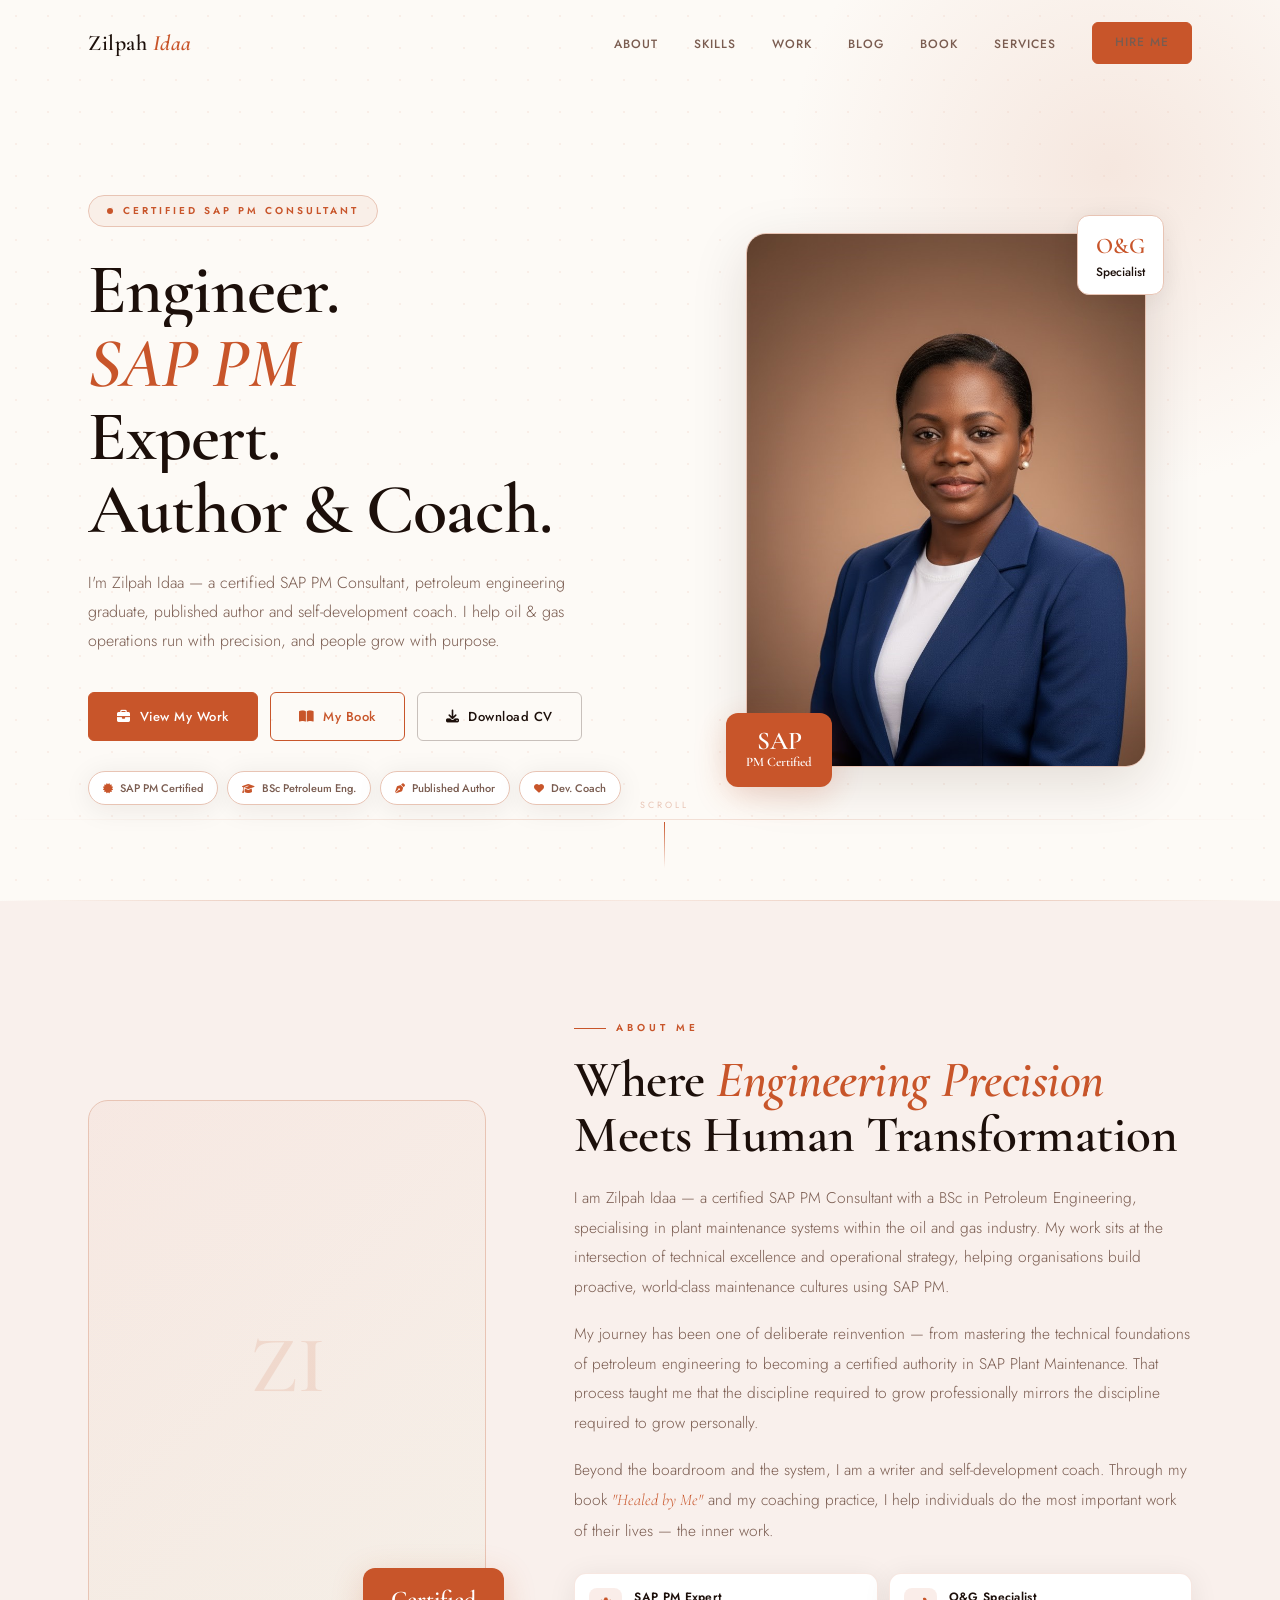
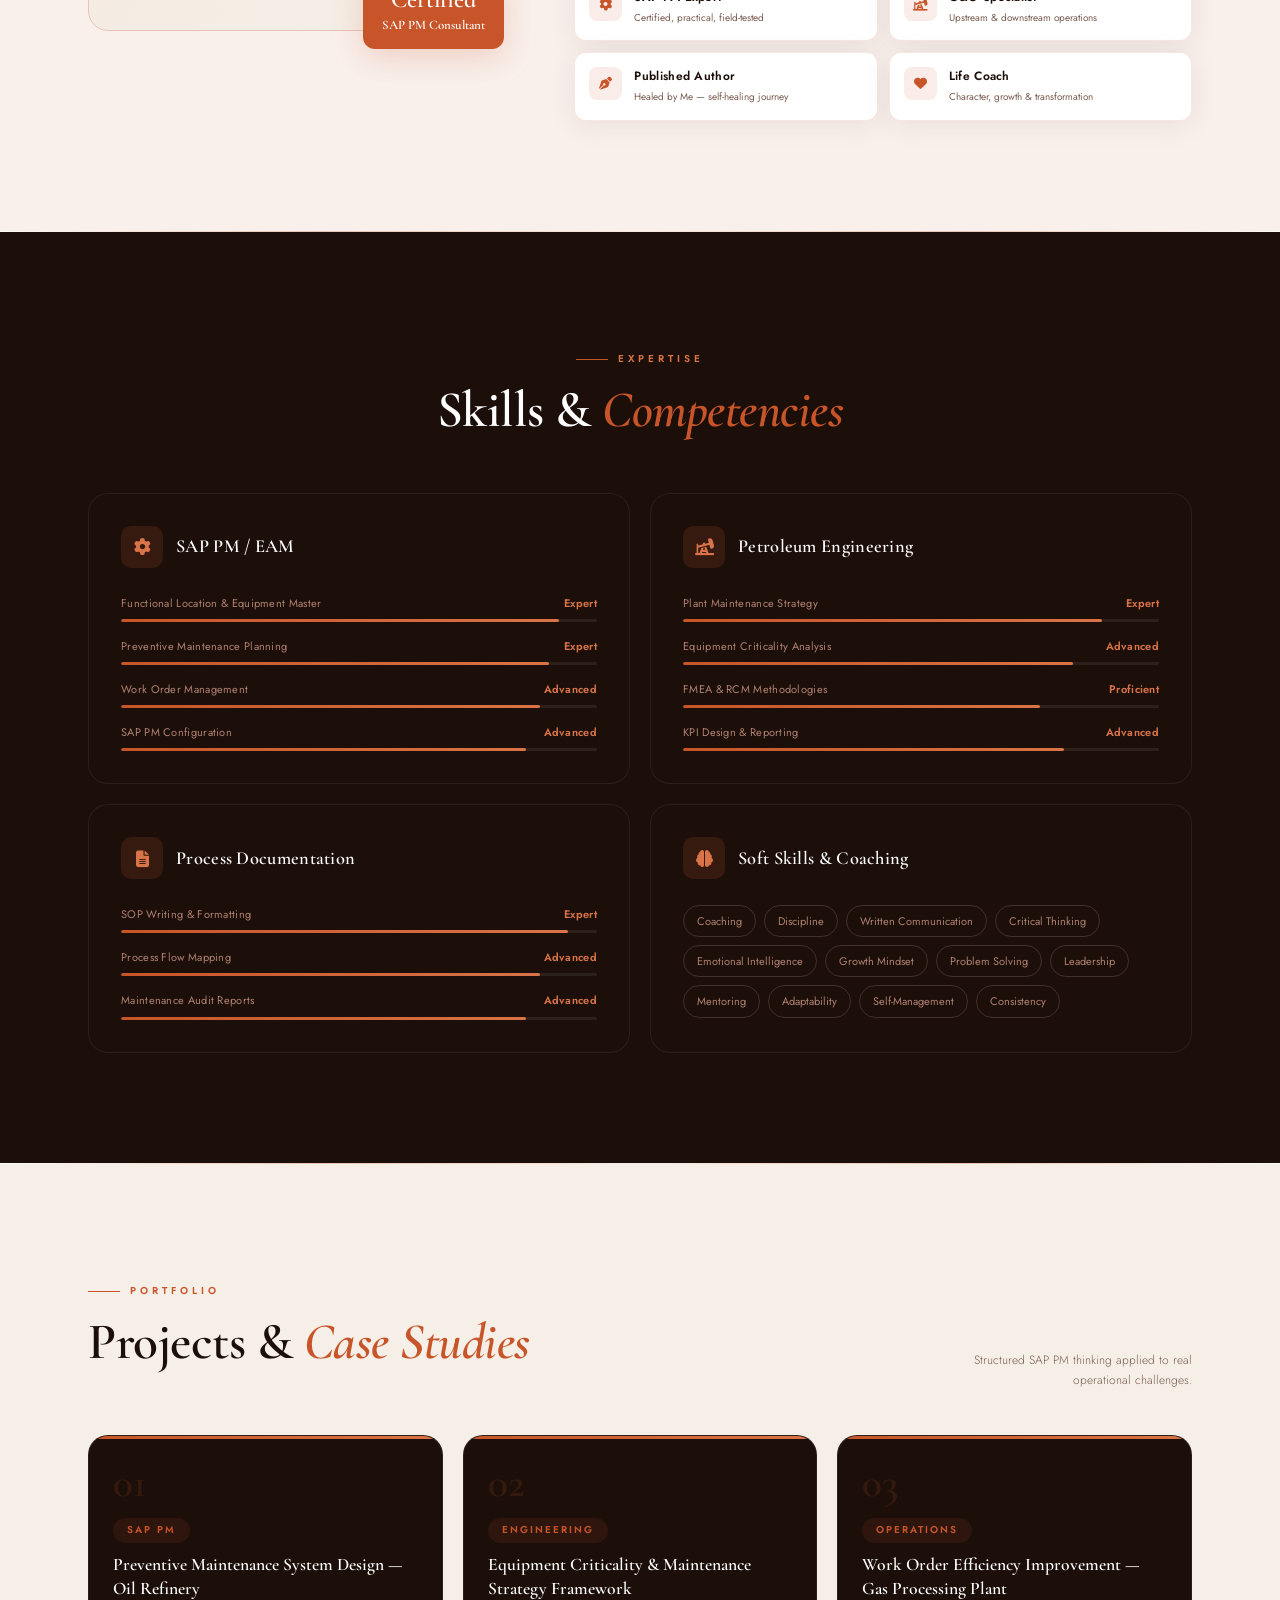
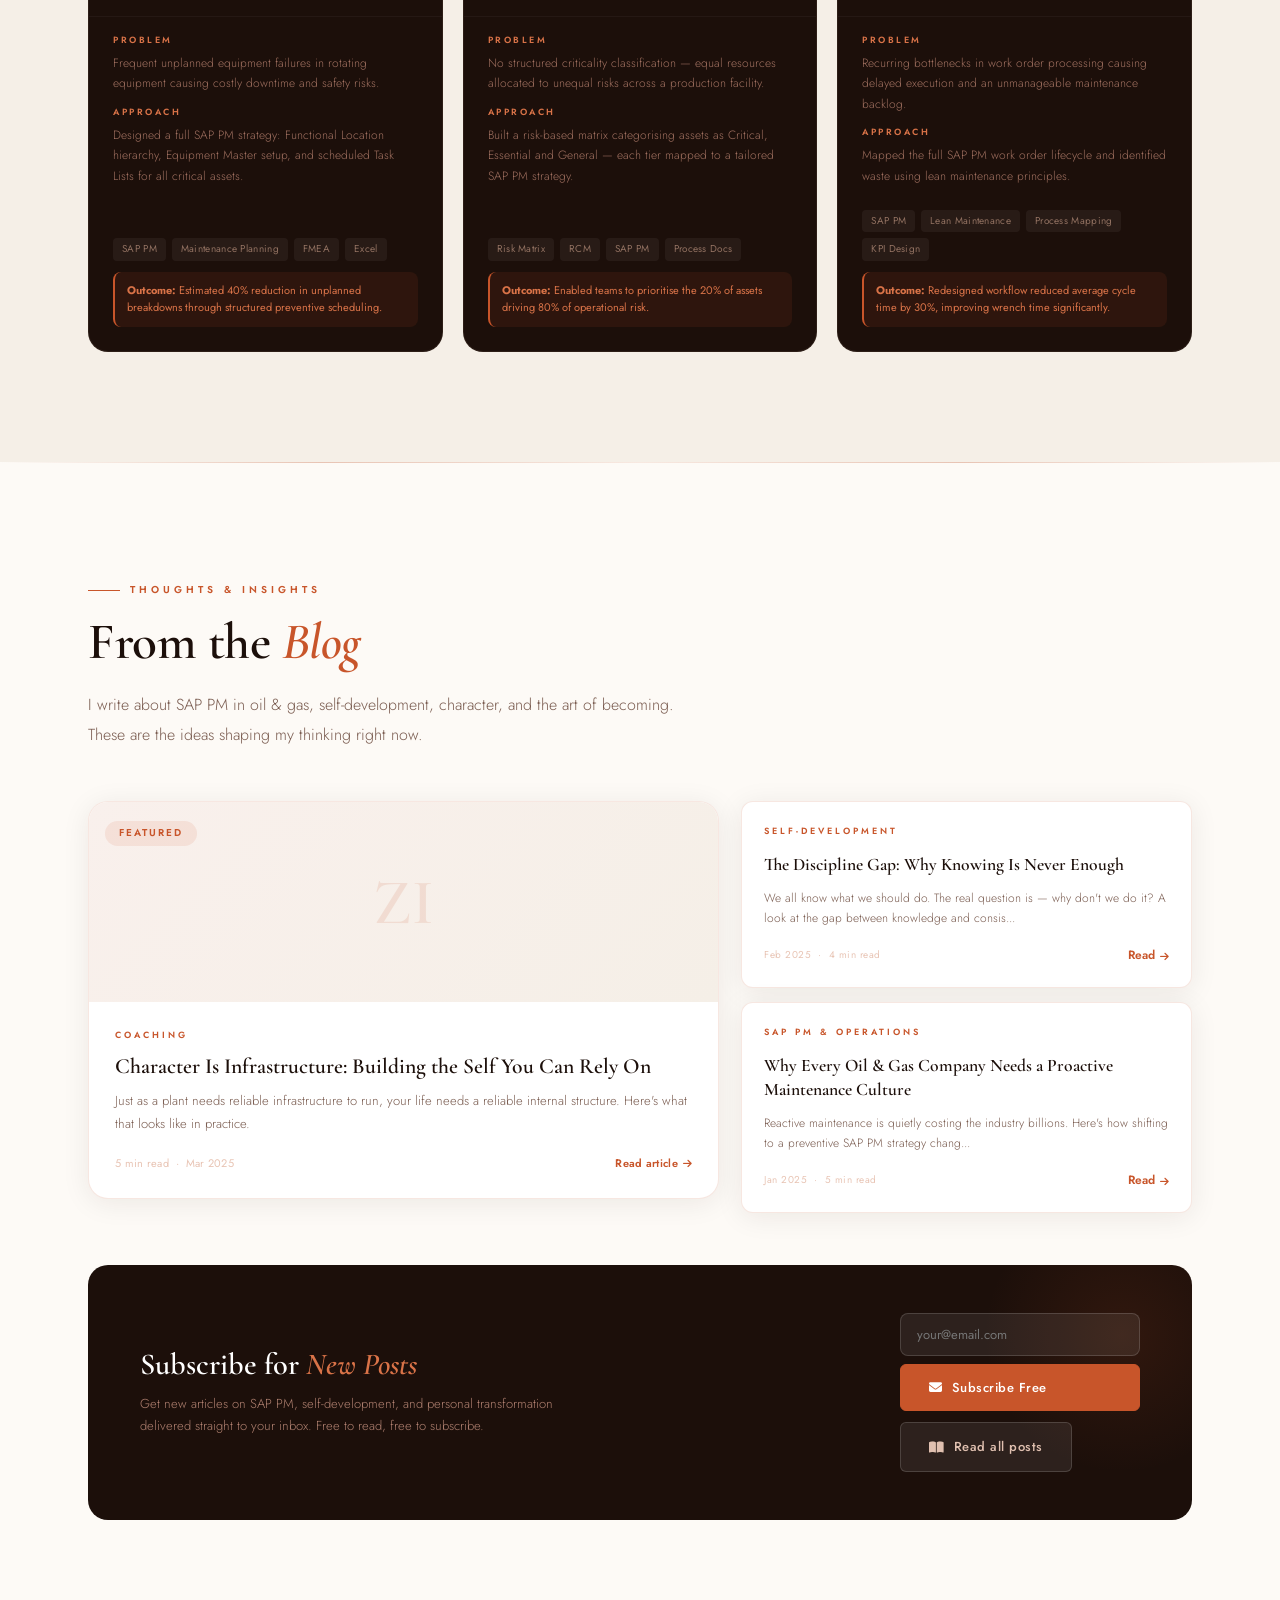
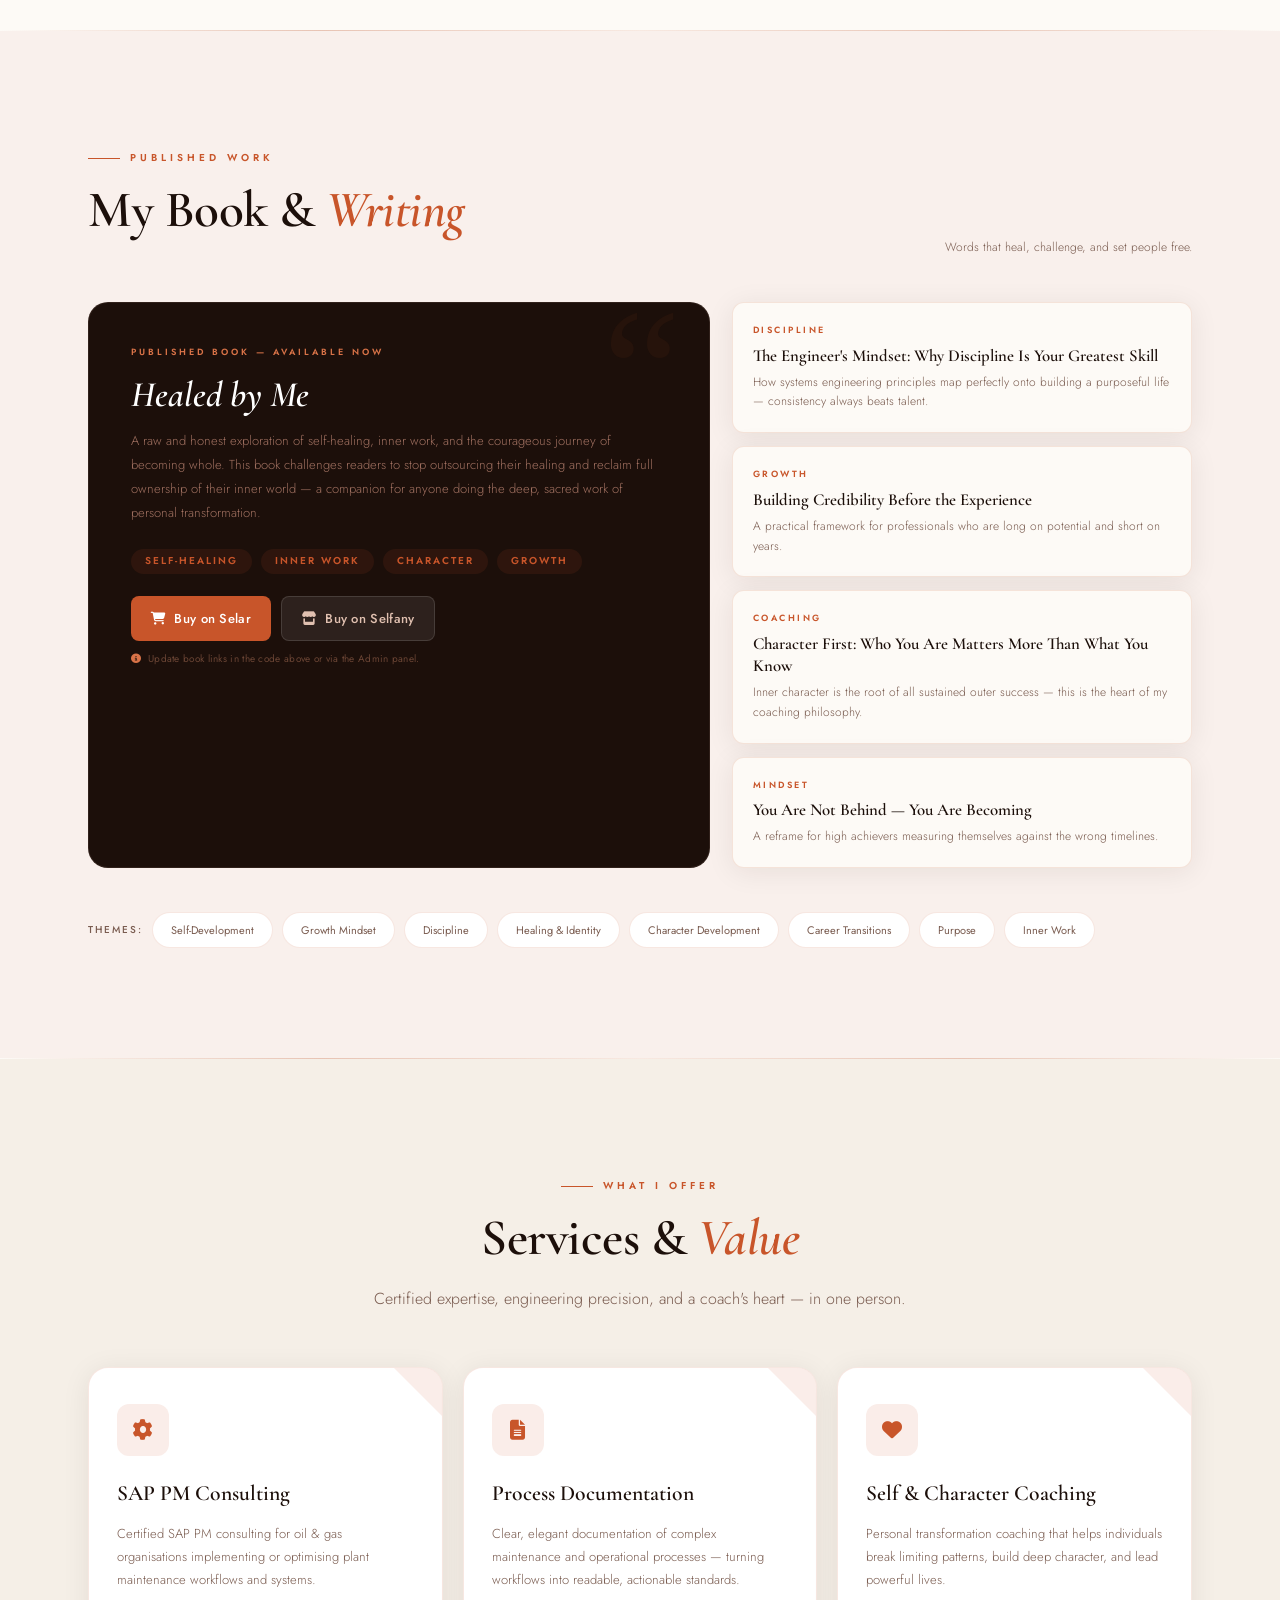
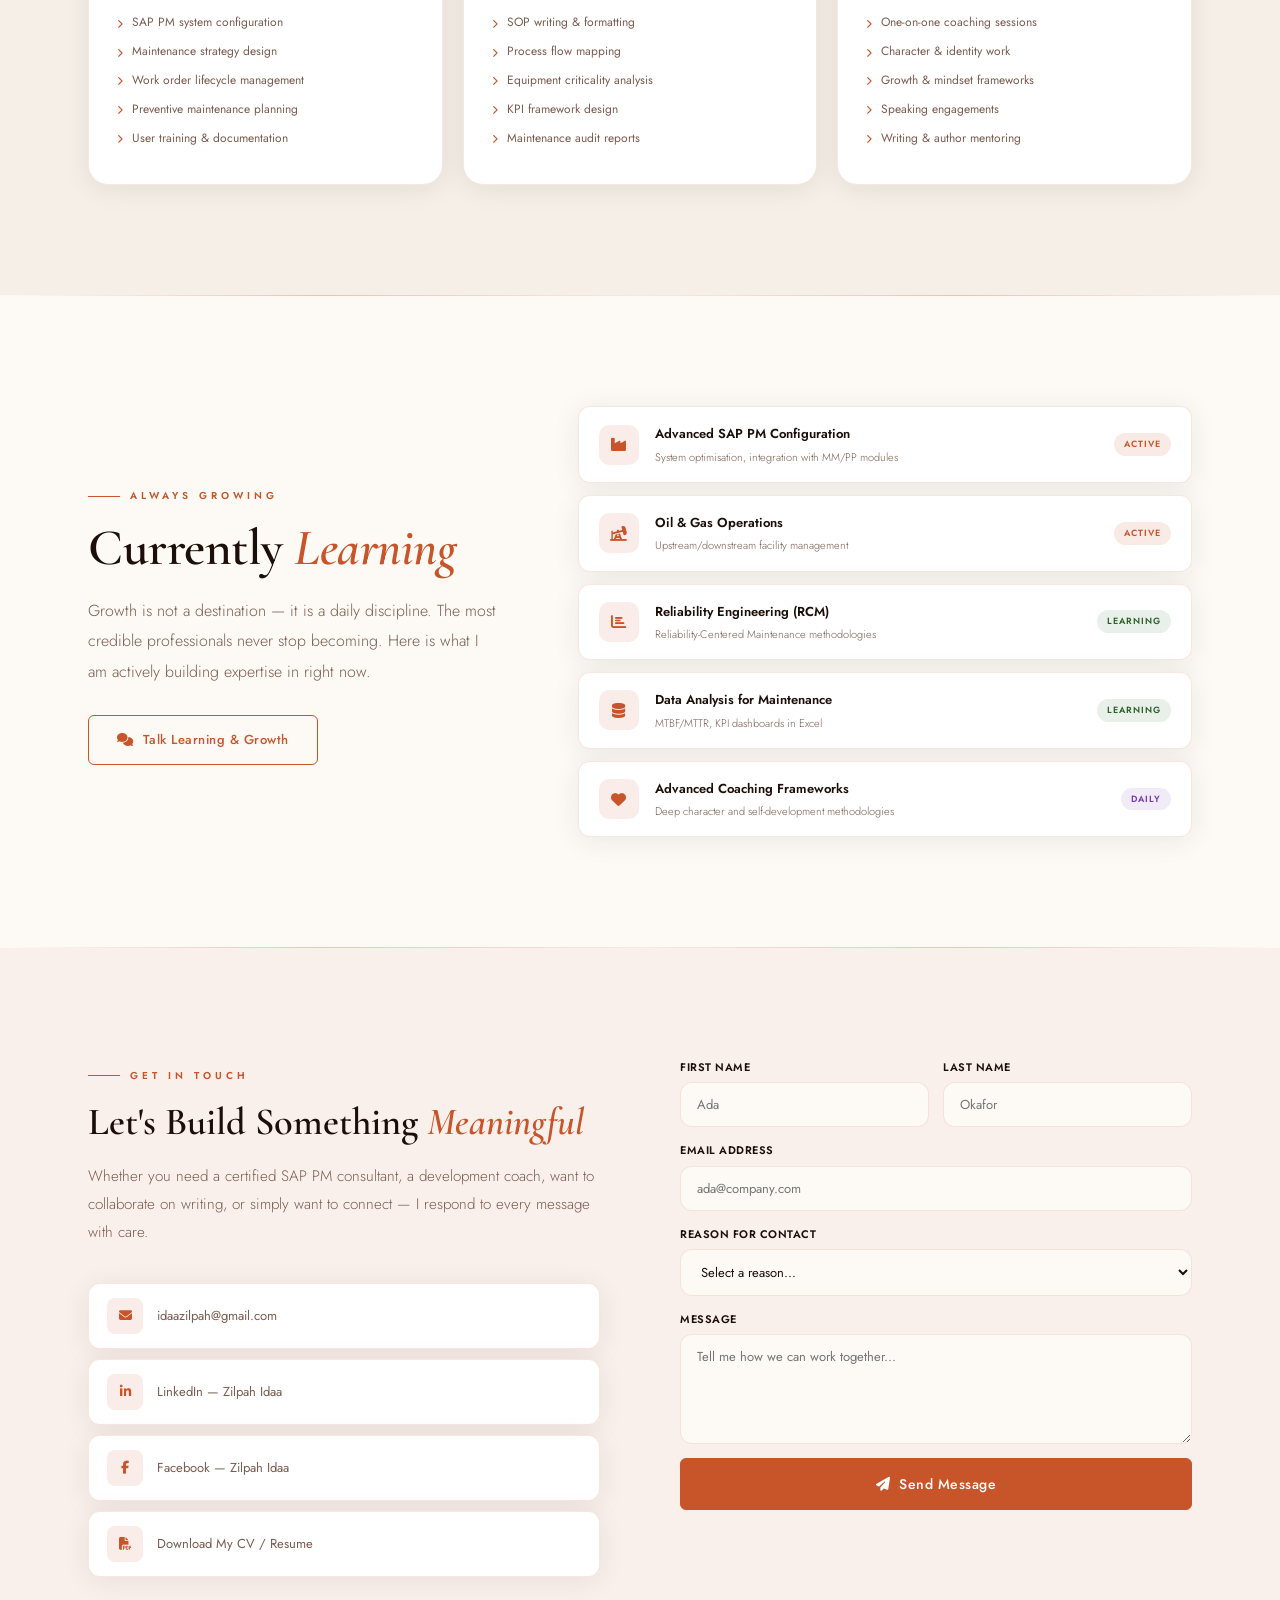
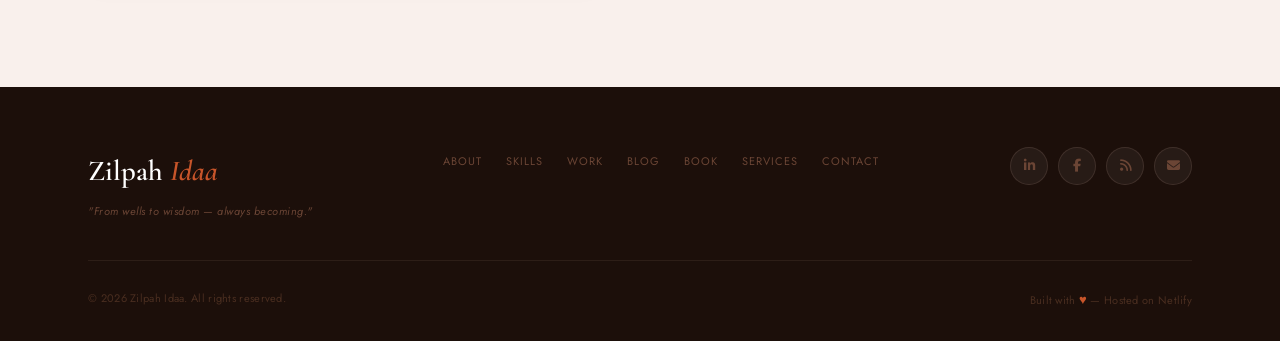
==== commit 10651c52: "Add hero photo" ====
--- a/index.html
+++ b/index.html
@@ -9,7 +9,7 @@
   <link href="https://fonts.googleapis.com/css2?family=Cormorant+Garamond:ital,wght@0,400;0,500;0,600;0,700;1,400;1,500&family=Jost:wght@300;400;500;600&display=swap" rel="stylesheet"/>
   <link rel="stylesheet" href="https://cdnjs.cloudflare.com/ajax/libs/font-awesome/6.5.0/css/all.min.css"/>
   <link rel="stylesheet" href="css/style.css"/>
-  <script src="https://identity.netlify.com/v1/netlify-identity-widget.js"></script>
+  
 </head>
 <body>
 
@@ -89,10 +89,8 @@
                    style="width:100%;height:100%;object-fit:cover;object-position:top center;" />
               Upload your photo to the /images/ folder.
             -->
-            <div class="hero-photo-ph">
-              <div class="mono">ZI</div>
-              <p>Add photo to /images/zilpah.jpg</p>
-            </div>
+            <img src="images/uploads/Zilpah Idaa.jpg" alt="Zilpah Idaa"
+            style="width:100%;height:100%;object-fit:cover;object-position:top center;" />
           </div>
           <div class="photo-badge-a"><span class="big">SAP</span>PM Certified</div>
           <div class="photo-badge-b"><span>O&amp;G</span>Specialist</div>
@@ -540,16 +538,17 @@
   }
   loadBlogPreview();
 </script>
+<script src="https://identity.netlify.com/v1/netlify-identity-widget.js"></script>
 <script>
-  if (window.netlifyIdentity) {
-    window.netlifyIdentity.on("init", user => {
-      if (!user) {
-        window.netlifyIdentity.on("login", () => {
-          document.location.href = "/admin/";
+      if (window.netlifyIdentity) {
+        window.netlifyIdentity.on("init", function(user) {
+          if (!user) {
+            window.netlifyIdentity.on("login", function() {
+              document.location.href = "/admin/";
+            });
+          }
         });
       }
-    });
-  }
-</script>
+    </script>
 </body>
 </html>
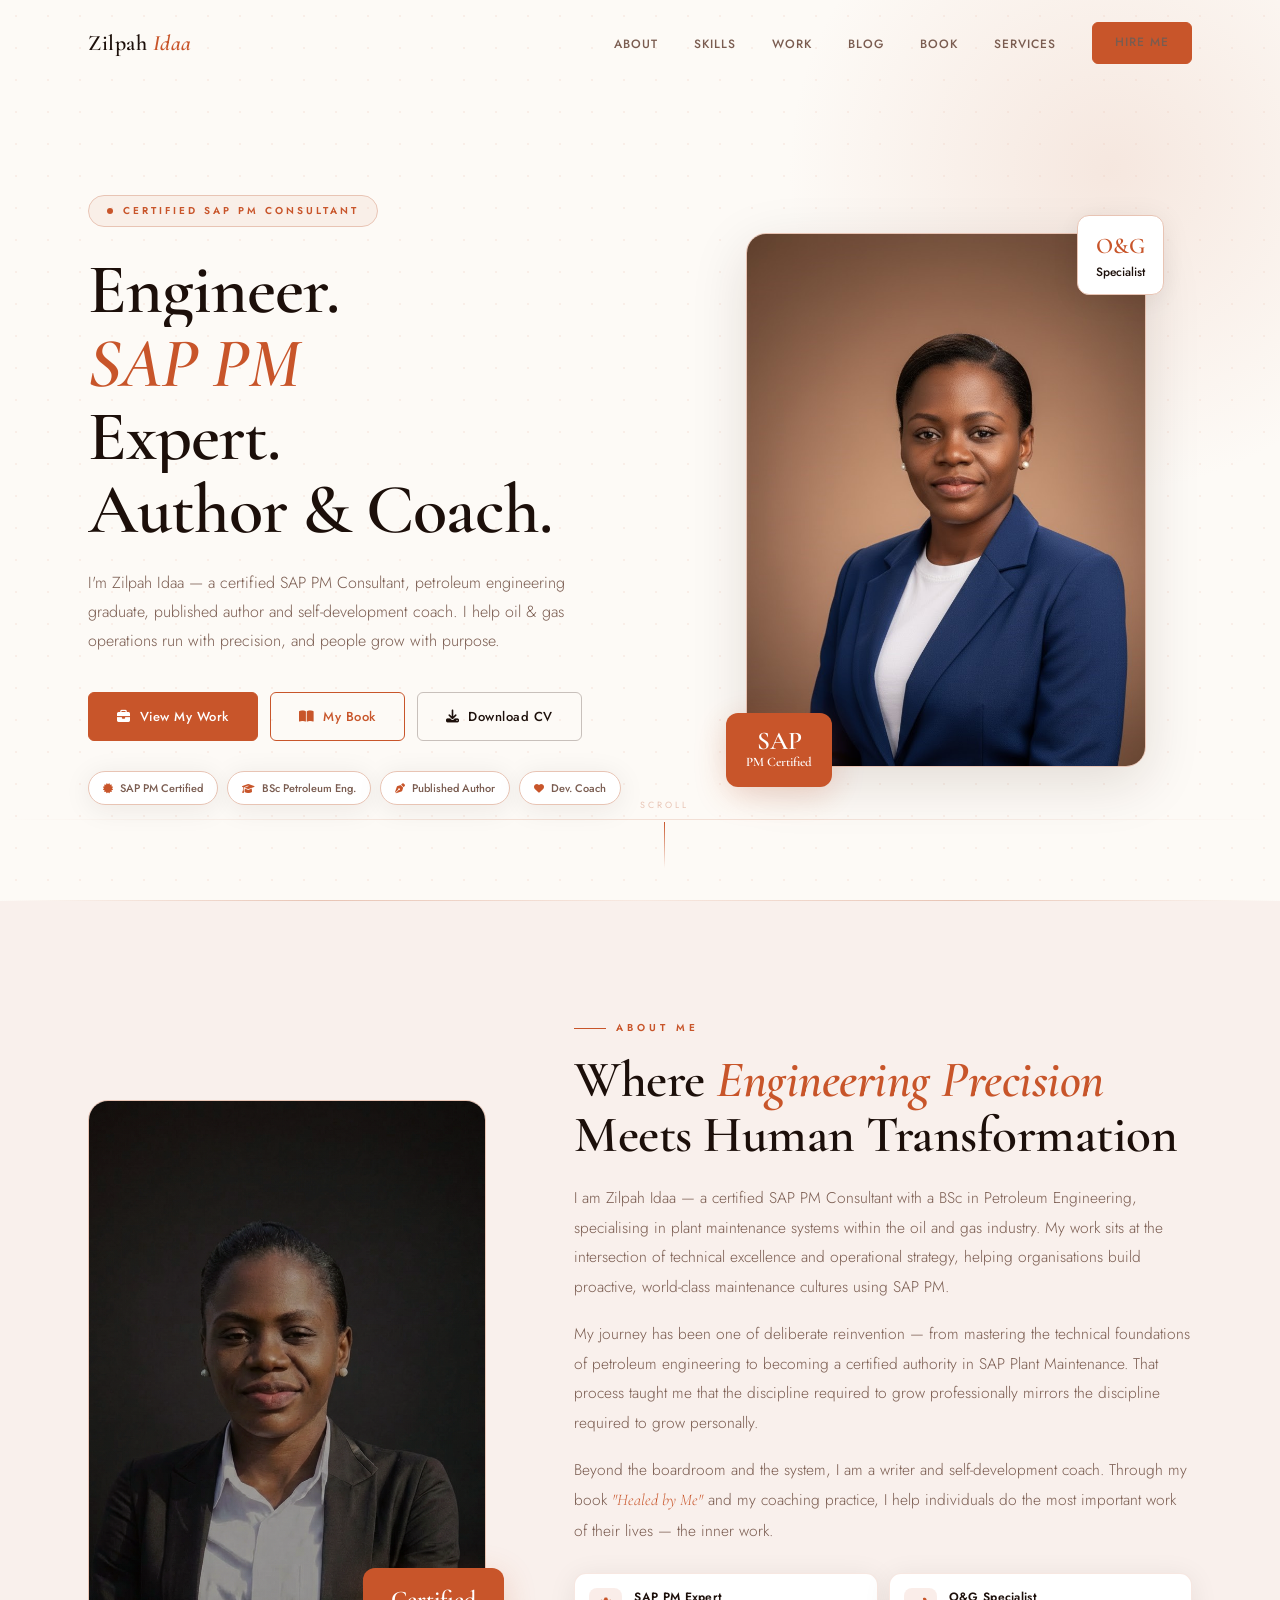
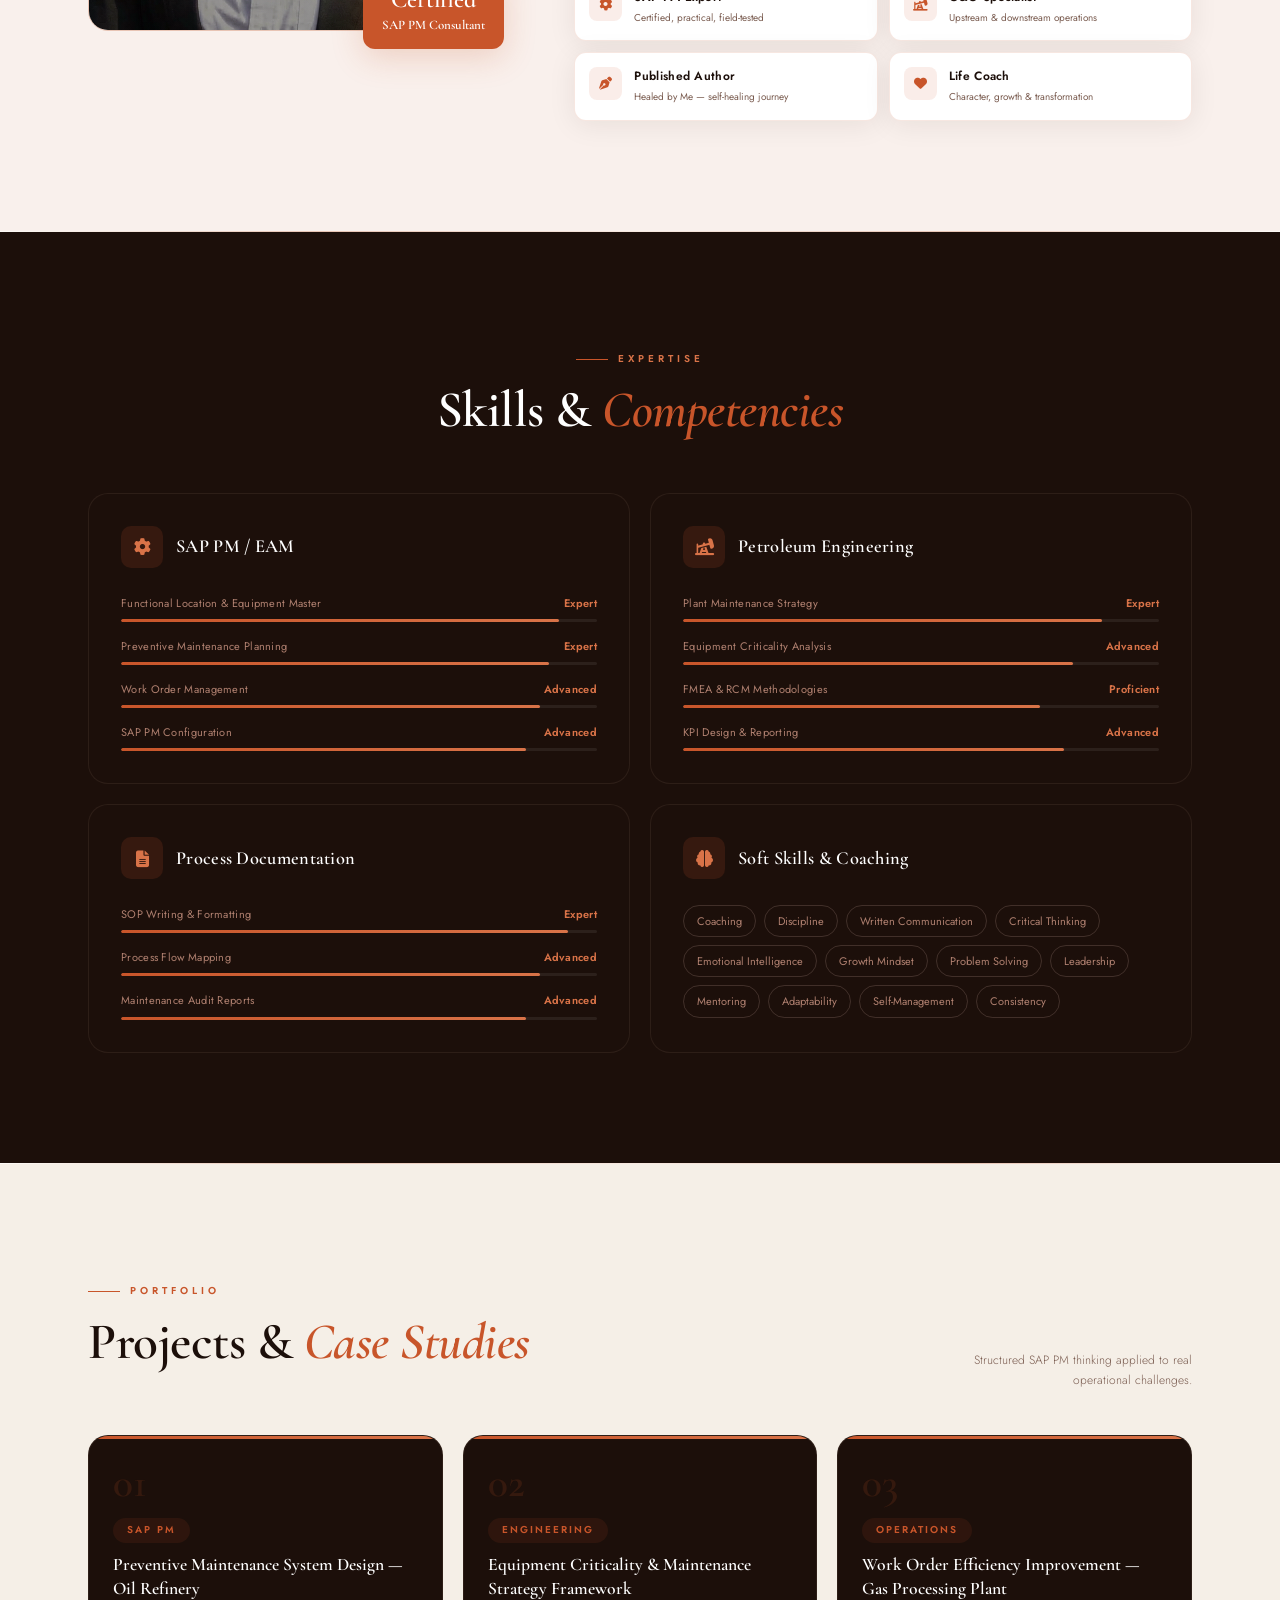
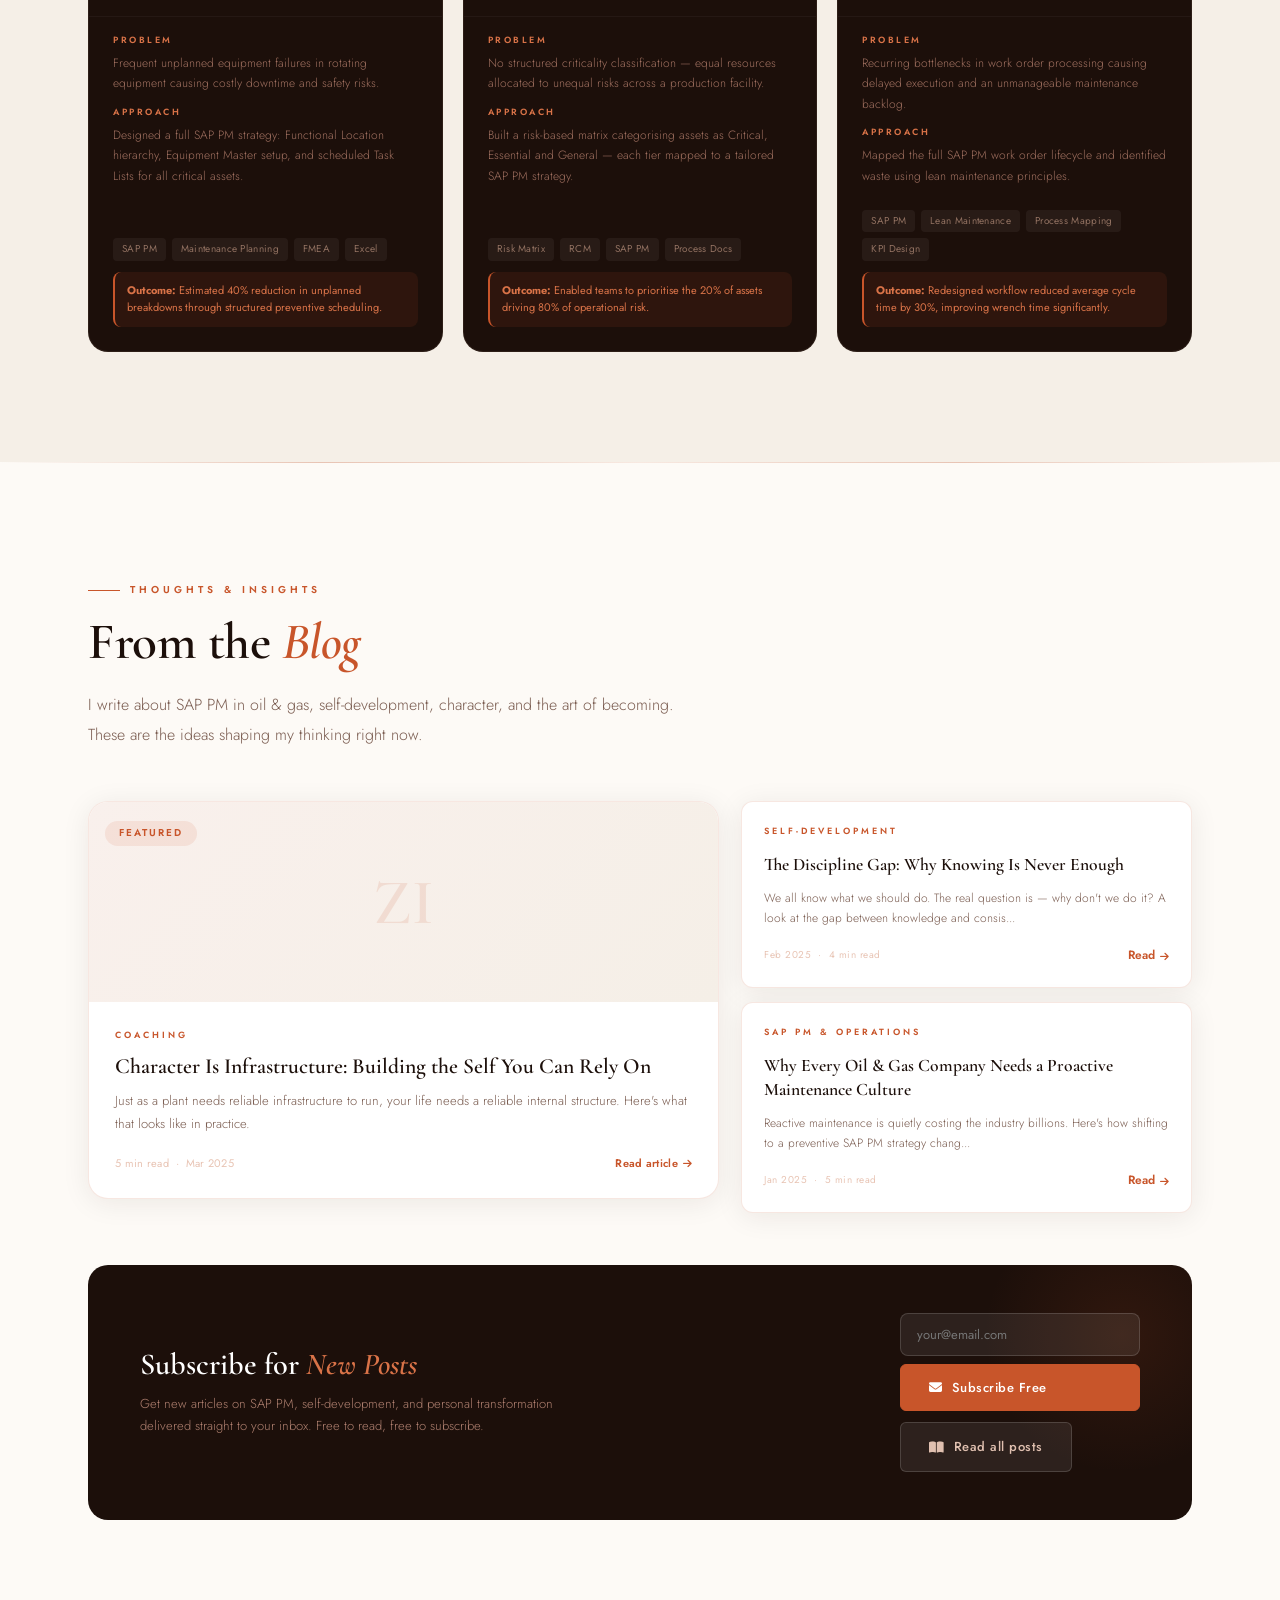
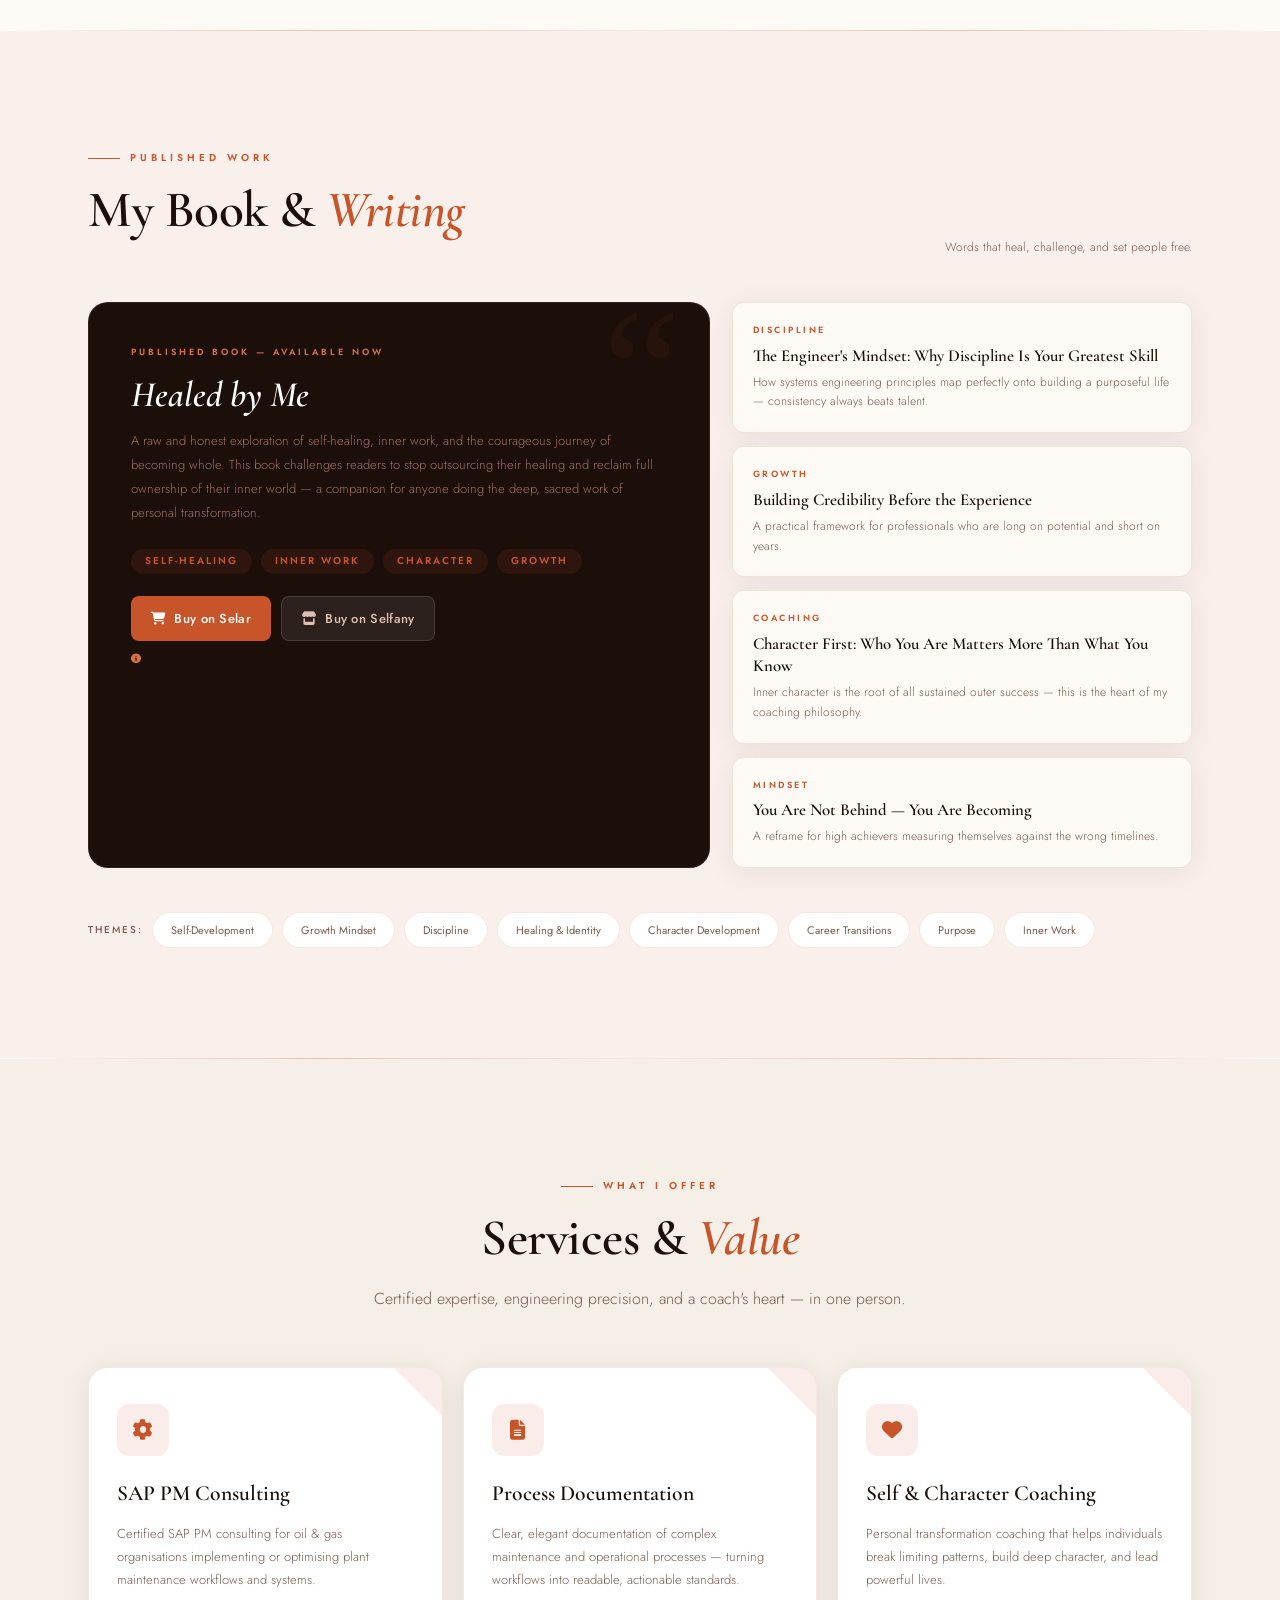
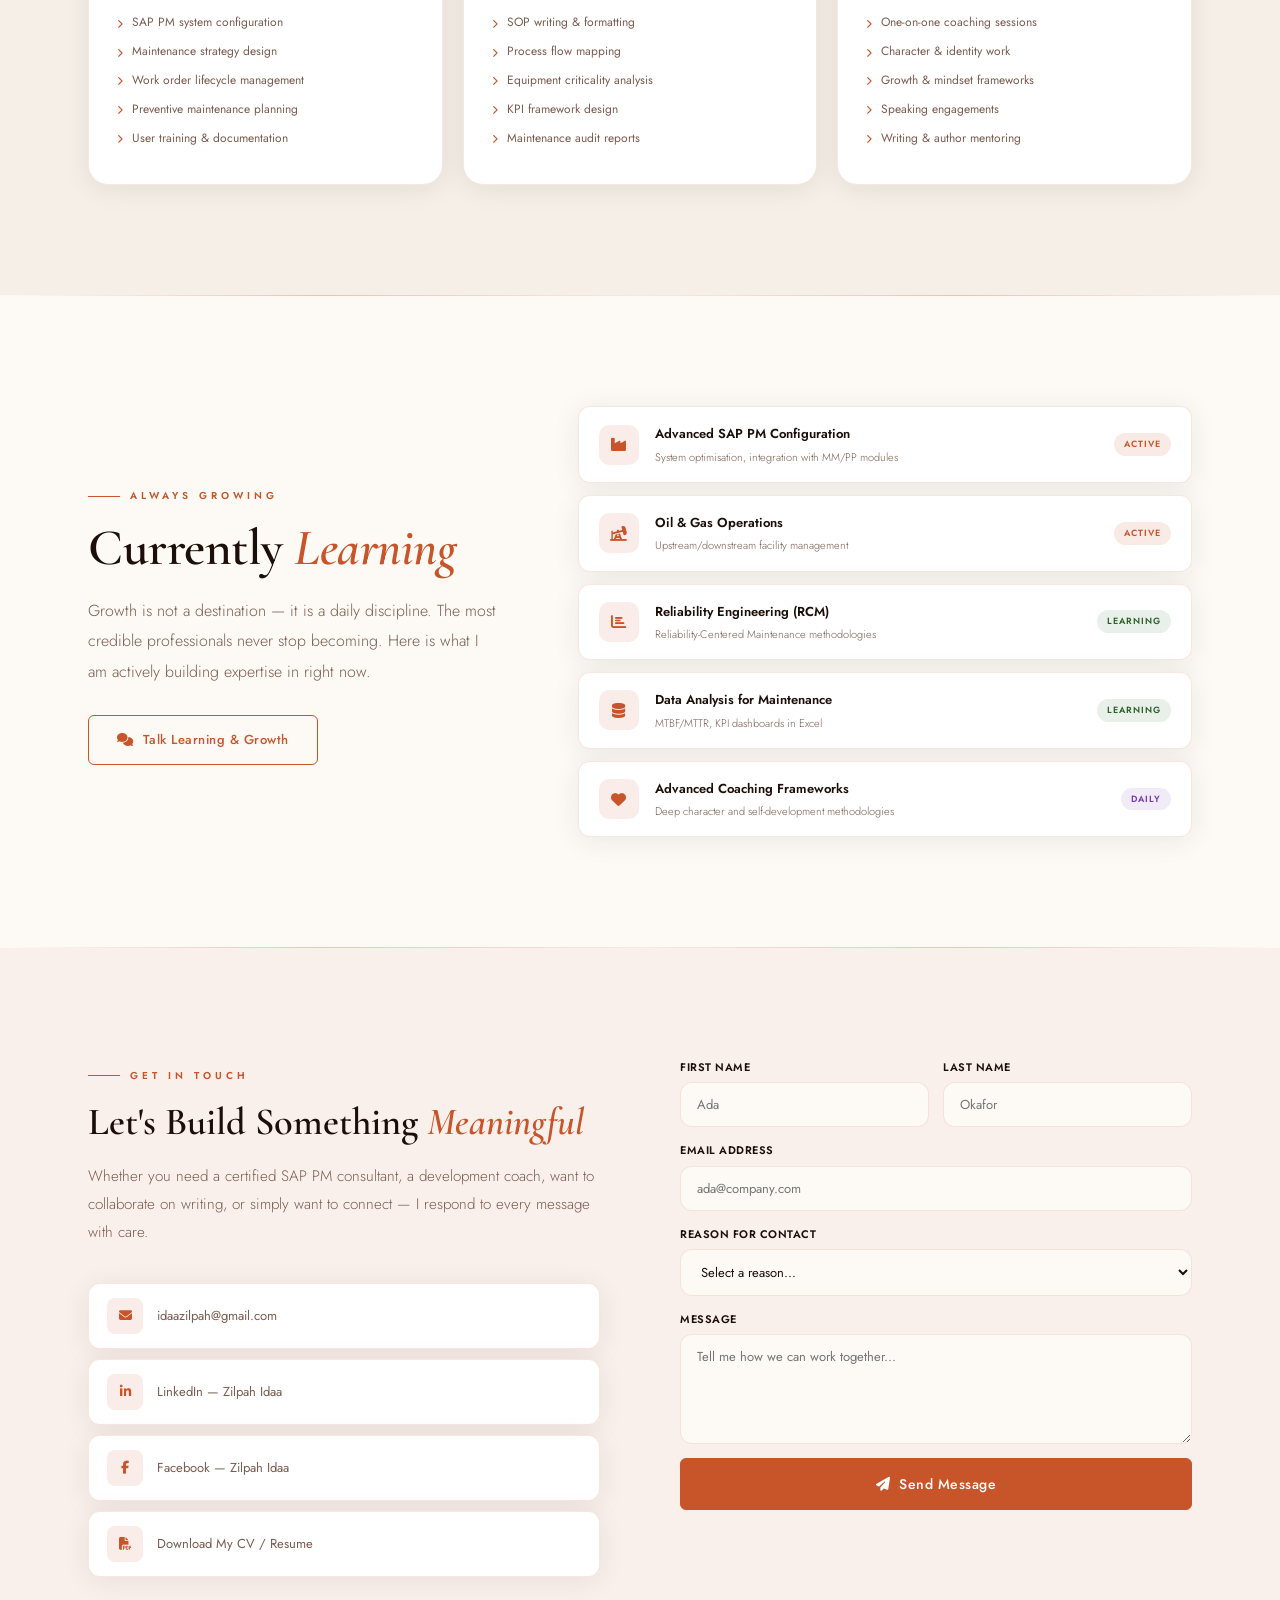
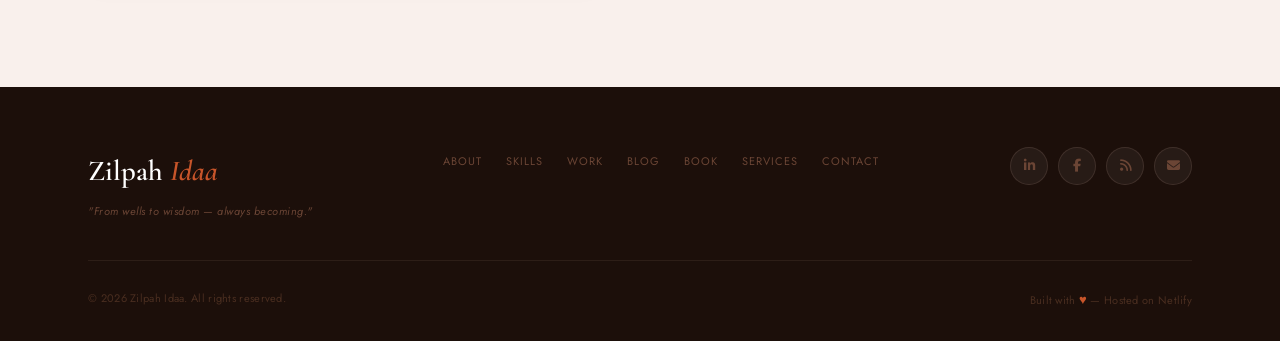
==== commit 80221518: "Update Supabase schema and client config" ====
--- a/index.html
+++ b/index.html
@@ -114,7 +114,8 @@
             <img src="/images/zilpah-about.jpg" alt="Zilpah Idaa"
                  style="width:100%;height:100%;object-fit:cover;object-position:top;" />
           -->
-          <div class="mono">ZI</div>
+         <img src="images/uploads/Z-idaa.jpg" alt="Zilpah Idaa"
+         style="width:100%;height:100%;object-fit:cover;object-position:top;" />
         </div>
         <div class="about-cert"><span class="big">Certified</span>SAP PM Consultant</div>
       </div>
@@ -300,16 +301,18 @@
               Selfany: href="https://selfany.com/YOUR-BOOK-LINK"
               You can also update these links anytime from /admin/
             -->
-            <a href="#" class="bk-btn bk-selar" target="_blank" id="selarLink">
+            <a href="https://selar.com/150199" class="bk-btn bk-selar" target="_blank" id="selarLink">
               <i class="fas fa-shopping-cart"></i> Buy on Selar
             </a>
-            <a href="#" class="bk-btn bk-selfany" target="_blank" id="selfanyLink">
+            <a href="https://selfany.com/s/zilpahidaa30518" class="bk-btn bk-selfany" target="_blank" id="selfanyLink">
               <i class="fas fa-store"></i> Buy on Selfany
             </a>
           </div>
           <p style="font-size:10px;color:var(--latte);margin-top:6px;letter-spacing:.3px">
             <i class="fas fa-info-circle" style="color:var(--terra-l)"></i>
+            <!--
             &nbsp;Update book links in the code above or via the Admin panel.
+          -->
           </p>
         </div>
       </div>
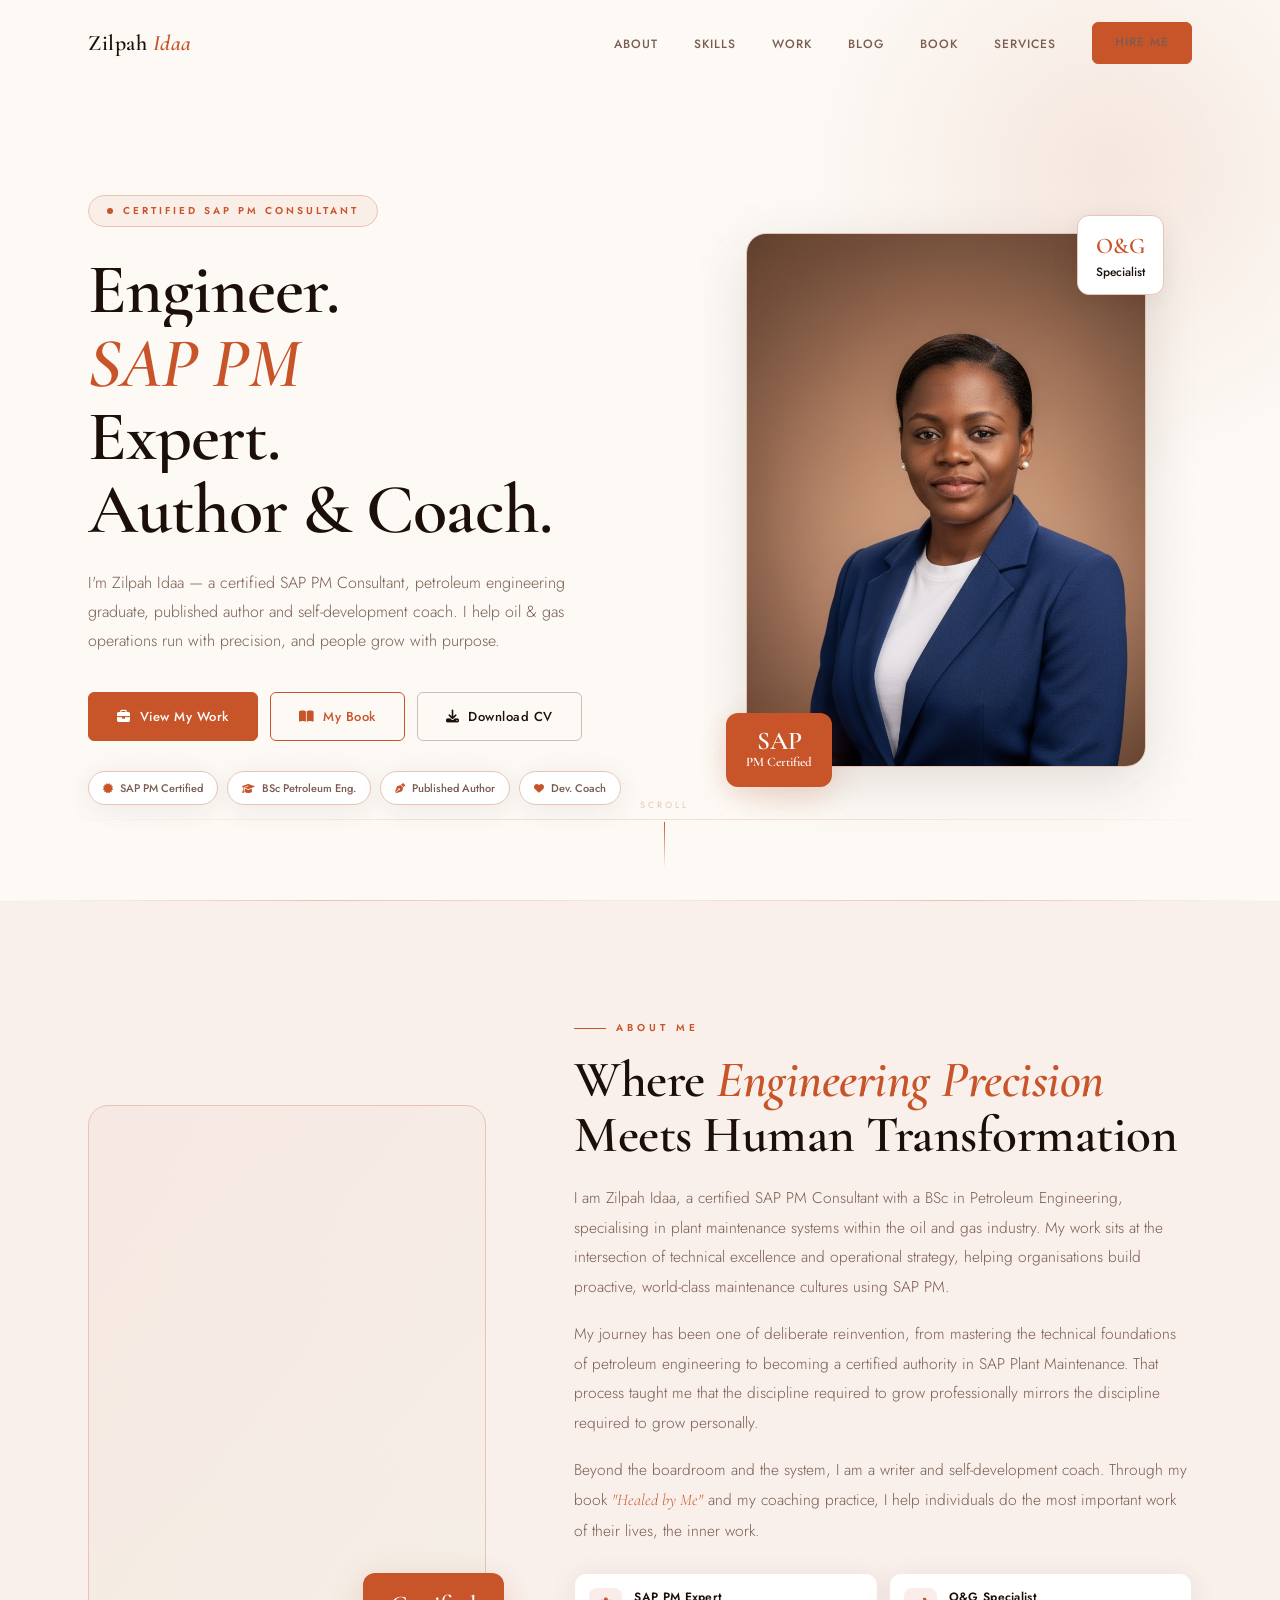
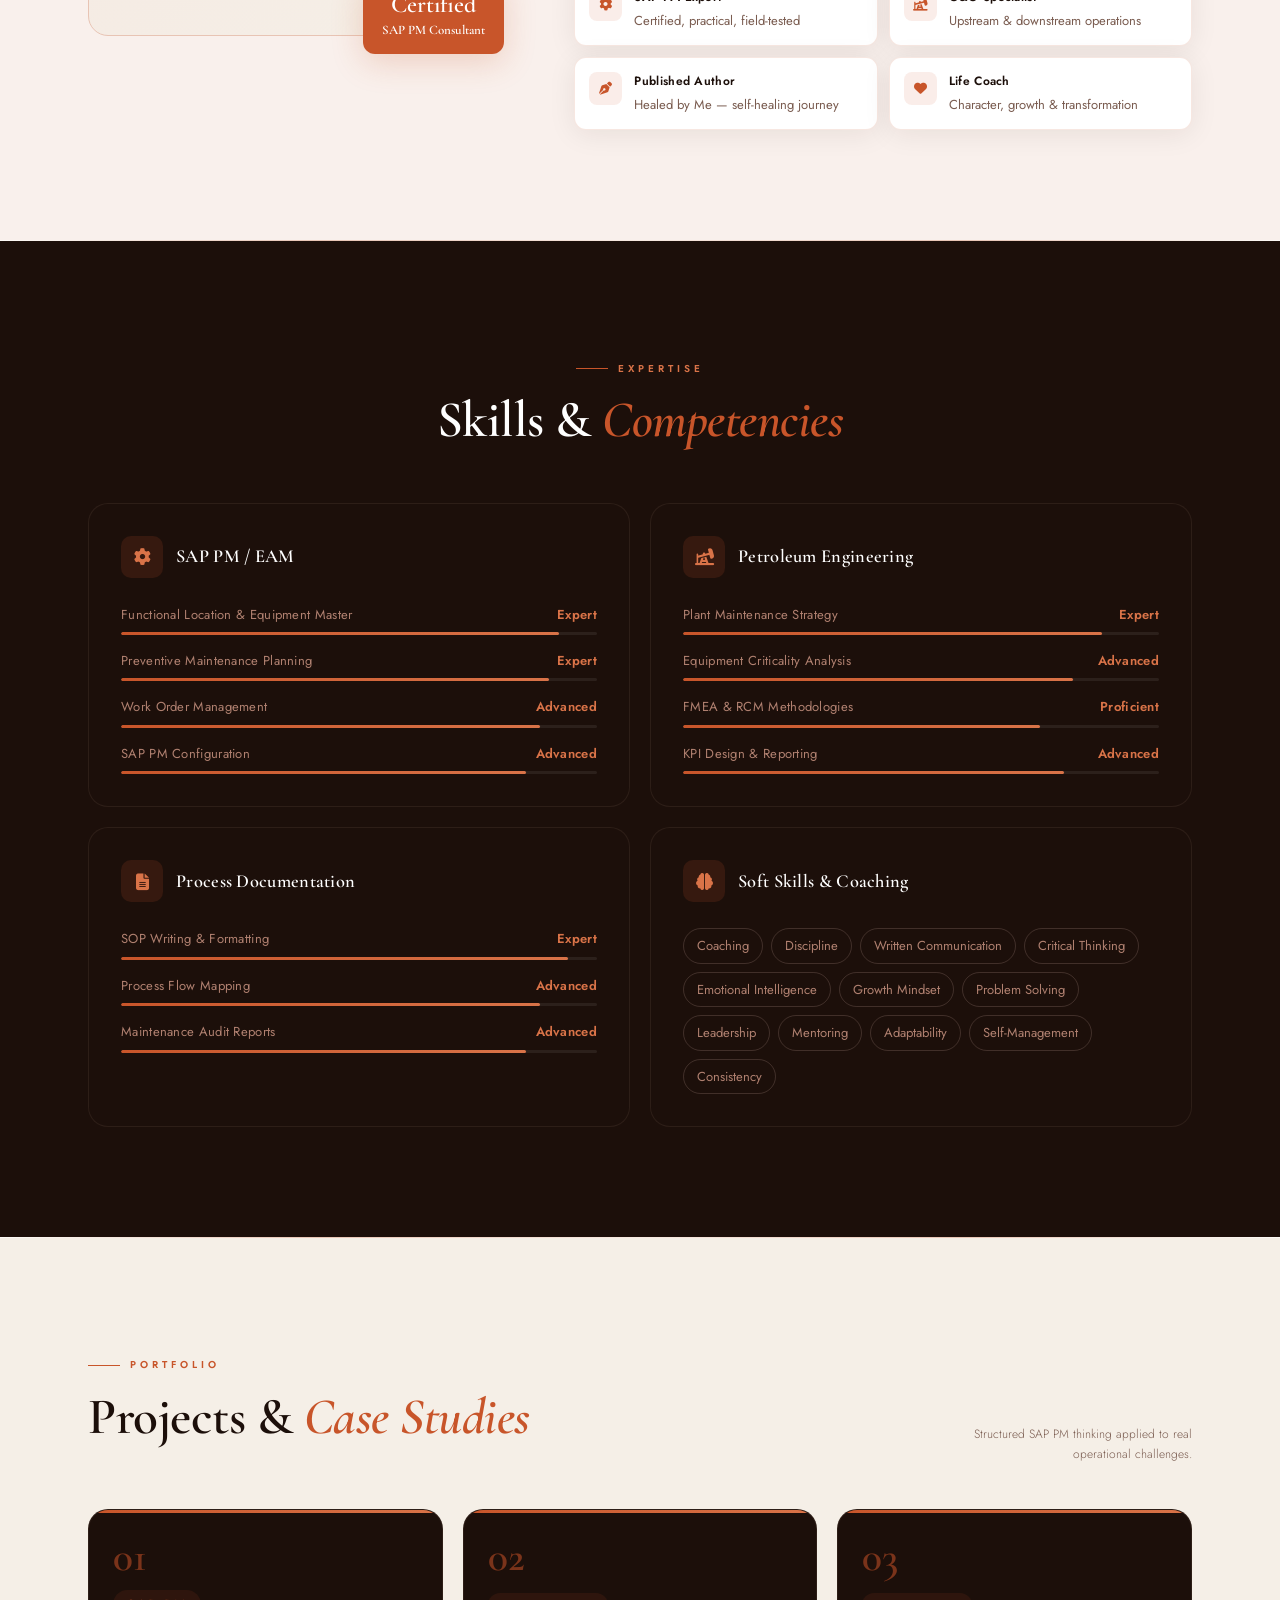
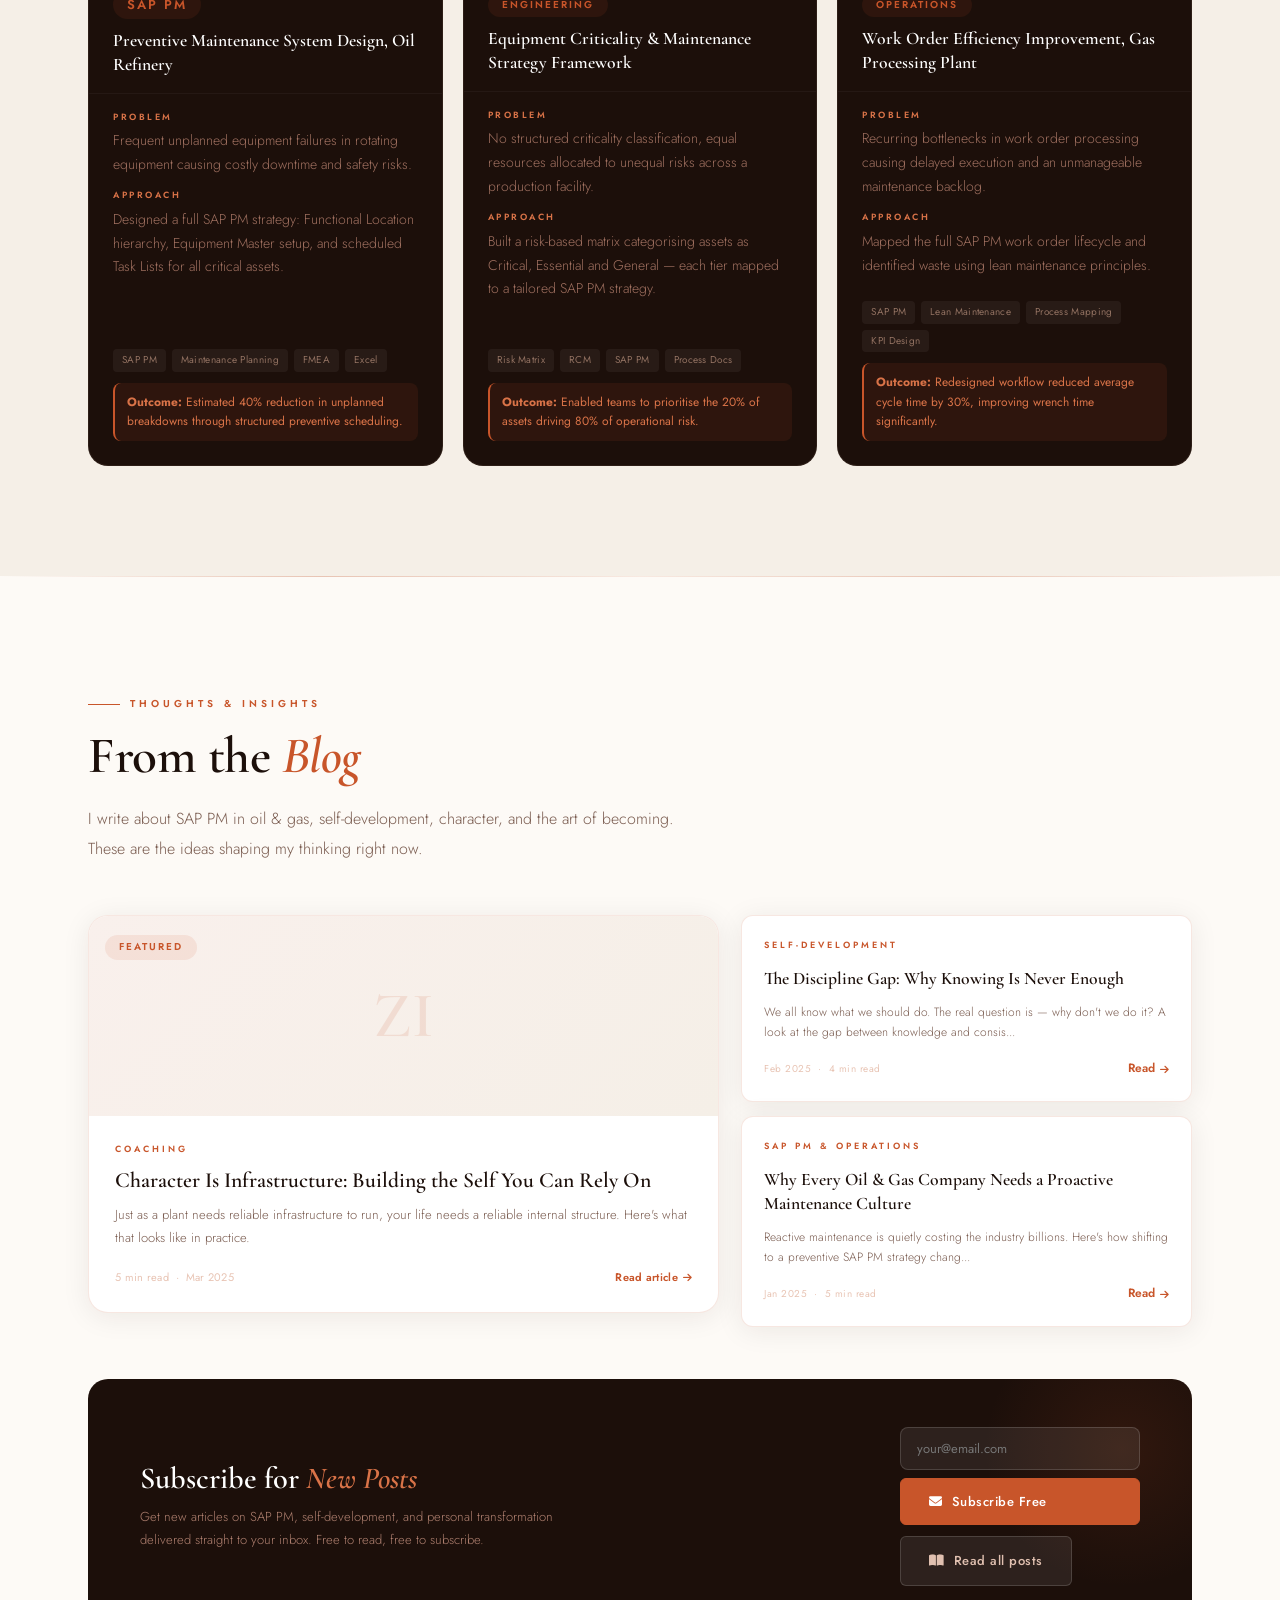
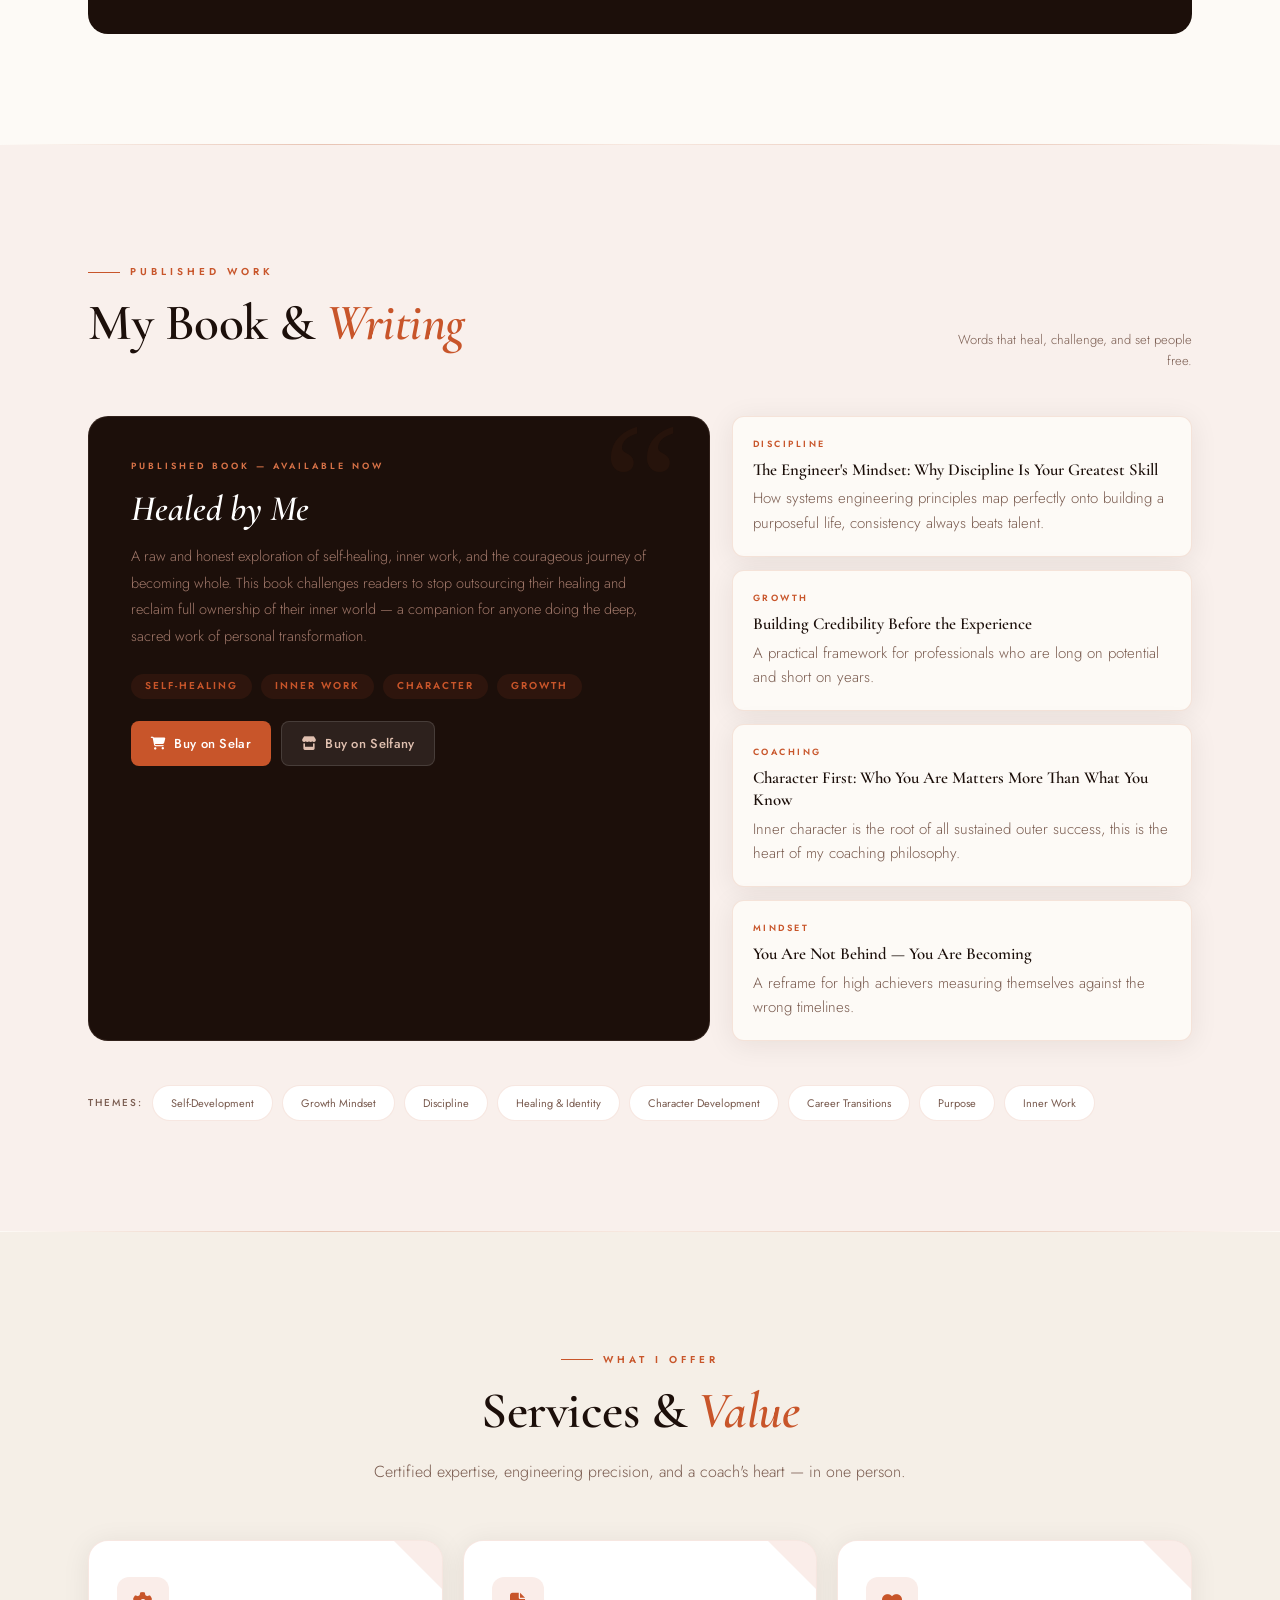
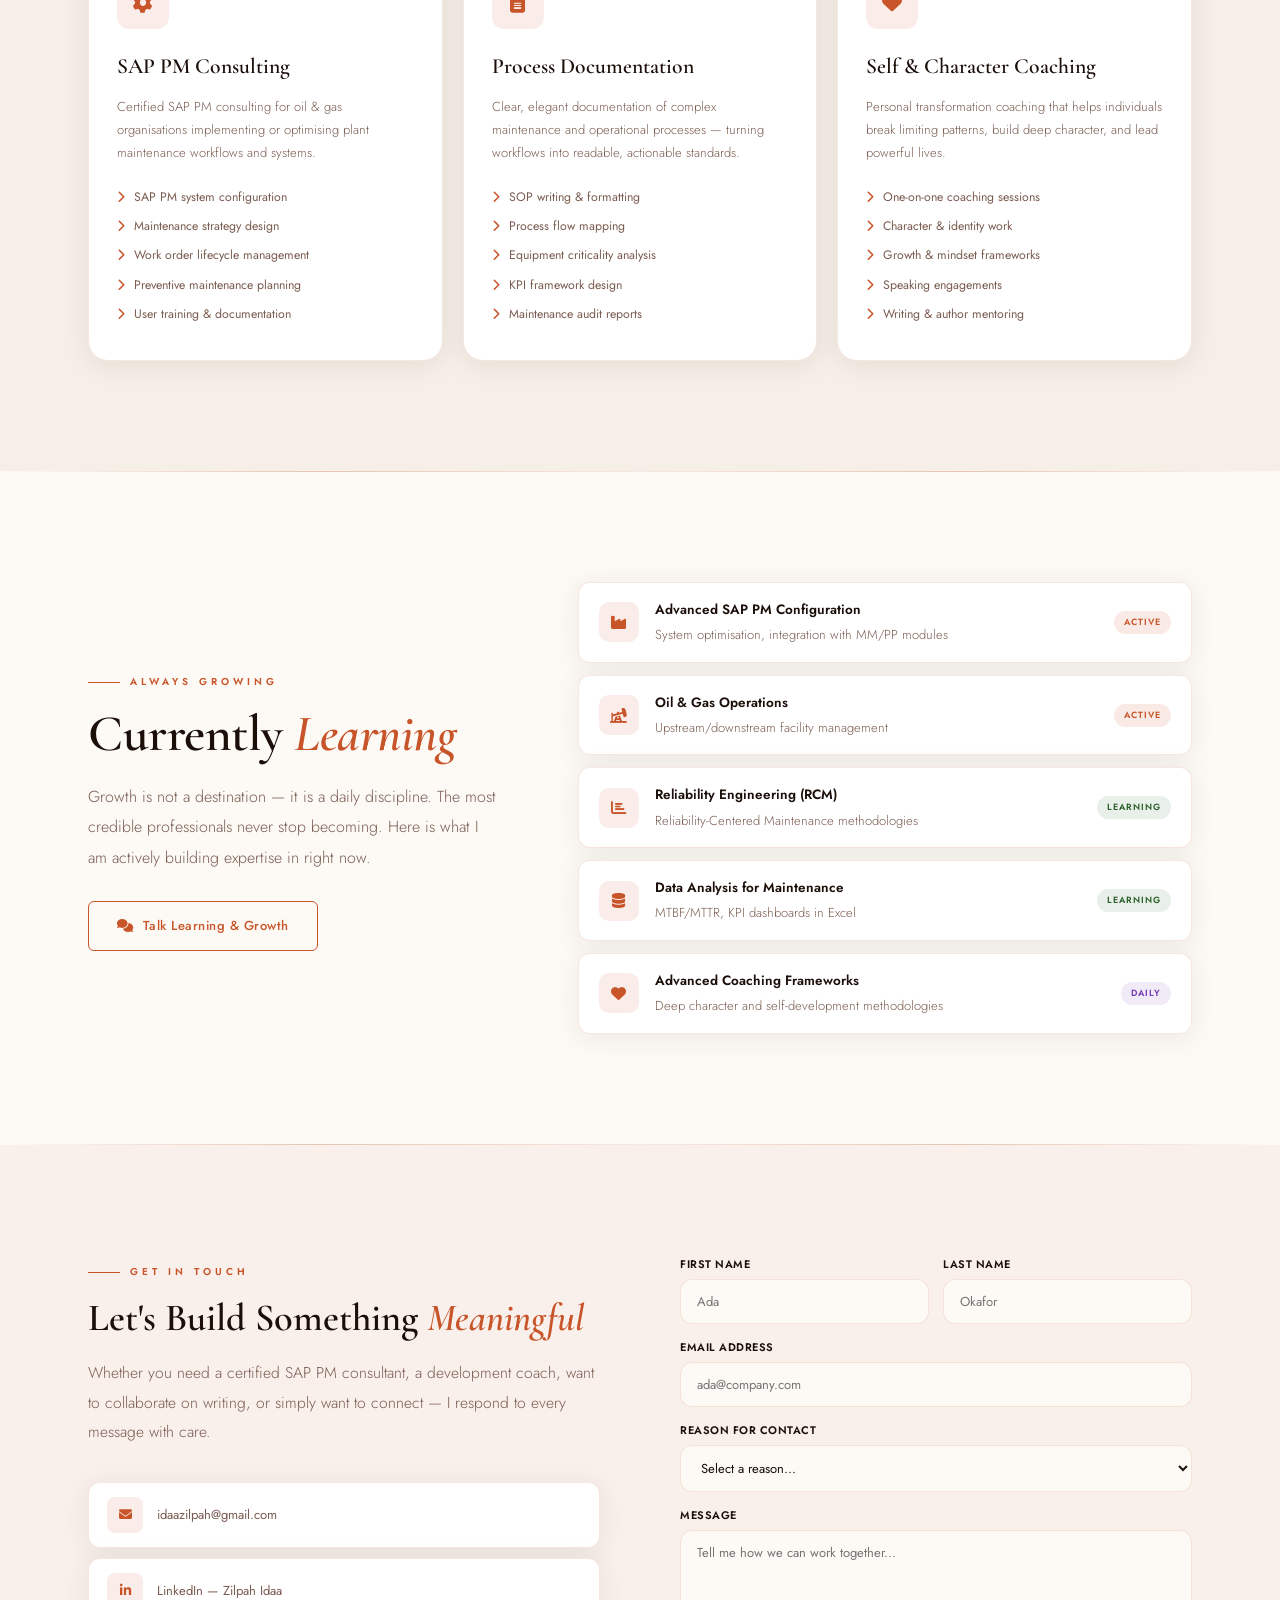
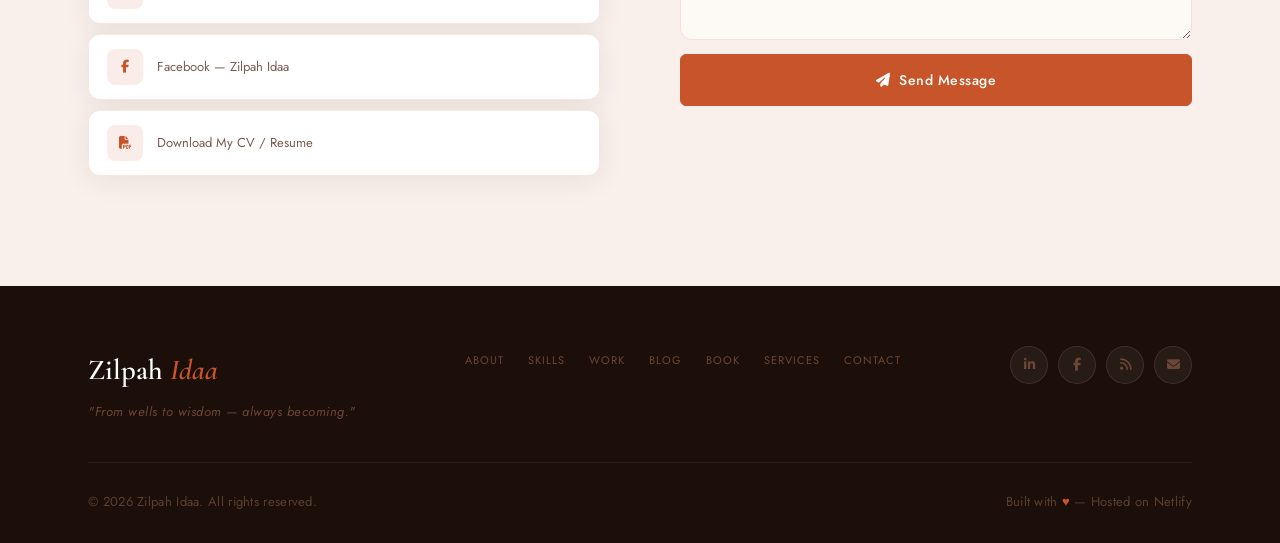
==== commit 3969e324: "Major update: styles, main logic, and post layout" ====
--- a/index.html
+++ b/index.html
@@ -71,7 +71,7 @@
         <div class="hero-btns">
           <a href="#projects" class="btn btn-terra"><i class="fas fa-briefcase"></i> View My Work</a>
           <a href="#writing" class="btn btn-outline"><i class="fas fa-book-open"></i> My Book</a>
-          <a href="#" class="btn btn-ghost" onclick="dlCV(event)"><i class="fas fa-download"></i> Download CV</a>
+          <a href="images/uploads/Zilpah_Idaa_CV_Updated.pdf" class="btn btn-ghost" onclick="dlCV(event)"><i class="fas fa-download"></i> Download CV</a>
         </div>
         <div class="hero-chips">
           <div class="h-chip"><i class="fas fa-certificate"></i>SAP PM Certified</div>
@@ -109,13 +109,13 @@
     <div class="about-grid">
       <div class="about-photo-wrap fade-in">
         <div class="about-photo-box">
-          <!--
-            PHOTO SETUP: Replace with your actual photo:
+          
+           <!--PHOTO SETUP: Replace with your actual photo:
             <img src="/images/zilpah-about.jpg" alt="Zilpah Idaa"
                  style="width:100%;height:100%;object-fit:cover;object-position:top;" />
-          -->
+          
          <img src="images/uploads/Z-idaa.jpg" alt="Zilpah Idaa"
-         style="width:100%;height:100%;object-fit:cover;object-position:top;" />
+         style="width:100%;height:100%;object-fit:cover;object-position:top;" />-->
         </div>
         <div class="about-cert"><span class="big">Certified</span>SAP PM Consultant</div>
       </div>
@@ -123,9 +123,9 @@
         <div class="eyebrow">About Me</div>
         <h2 class="stitle">Where <span class="hl">Engineering Precision</span> Meets Human Transformation</h2>
         <div class="about-text">
-          <p>I am Zilpah Idaa — a certified SAP PM Consultant with a BSc in Petroleum Engineering, specialising in plant maintenance systems within the oil and gas industry. My work sits at the intersection of technical excellence and operational strategy, helping organisations build proactive, world-class maintenance cultures using SAP PM.</p>
-          <p>My journey has been one of deliberate reinvention — from mastering the technical foundations of petroleum engineering to becoming a certified authority in SAP Plant Maintenance. That process taught me that the discipline required to grow professionally mirrors the discipline required to grow personally.</p>
-          <p>Beyond the boardroom and the system, I am a writer and self-development coach. Through my book <em>"Healed by Me"</em> and my coaching practice, I help individuals do the most important work of their lives — the inner work.</p>
+          <p>I am Zilpah Idaa, a certified SAP PM Consultant with a BSc in Petroleum Engineering, specialising in plant maintenance systems within the oil and gas industry. My work sits at the intersection of technical excellence and operational strategy, helping organisations build proactive, world-class maintenance cultures using SAP PM.</p>
+          <p>My journey has been one of deliberate reinvention, from mastering the technical foundations of petroleum engineering to becoming a certified authority in SAP Plant Maintenance. That process taught me that the discipline required to grow professionally mirrors the discipline required to grow personally.</p>
+          <p>Beyond the boardroom and the system, I am a writer and self-development coach. Through my book <em>"Healed by Me"</em> and my coaching practice, I help individuals do the most important work of their lives, the inner work.</p>
         </div>
         <div class="val-grid">
           <div class="val-card"><div class="val-ico"><i class="fas fa-cog"></i></div><div><h4>SAP PM Expert</h4><p>Certified, practical, field-tested</p></div></div>
@@ -195,7 +195,7 @@
     <div class="proj-grid">
       <div class="proj-card fade-in">
         <div class="proj-stripe"></div>
-        <div class="proj-hd"><div class="proj-num">01</div><div class="tag-pill" style="margin-bottom:10px">SAP PM</div><h3 class="proj-title">Preventive Maintenance System Design — Oil Refinery</h3></div>
+        <div class="proj-hd"><div class="proj-num">01</div><div class="tag-pill" style="margin-bottom:10px;font-size:13px">SAP PM</div><h3 class="proj-title">Preventive Maintenance System Design, Oil Refinery</h3></div>
         <div class="proj-body">
           <div class="proj-s"><h5>Problem</h5><p>Frequent unplanned equipment failures in rotating equipment causing costly downtime and safety risks.</p></div>
           <div class="proj-s"><h5>Approach</h5><p>Designed a full SAP PM strategy: Functional Location hierarchy, Equipment Master setup, and scheduled Task Lists for all critical assets.</p></div>
@@ -207,7 +207,7 @@
         <div class="proj-stripe"></div>
         <div class="proj-hd"><div class="proj-num">02</div><div class="tag-pill" style="margin-bottom:10px">Engineering</div><h3 class="proj-title">Equipment Criticality &amp; Maintenance Strategy Framework</h3></div>
         <div class="proj-body">
-          <div class="proj-s"><h5>Problem</h5><p>No structured criticality classification — equal resources allocated to unequal risks across a production facility.</p></div>
+          <div class="proj-s"><h5>Problem</h5><p>No structured criticality classification, equal resources allocated to unequal risks across a production facility.</p></div>
           <div class="proj-s"><h5>Approach</h5><p>Built a risk-based matrix categorising assets as Critical, Essential and General — each tier mapped to a tailored SAP PM strategy.</p></div>
           <div class="proj-tools"><span class="ptool">Risk Matrix</span><span class="ptool">RCM</span><span class="ptool">SAP PM</span><span class="ptool">Process Docs</span></div>
           <div class="proj-result"><strong>Outcome:</strong> Enabled teams to prioritise the 20% of assets driving 80% of operational risk.</div>
@@ -215,7 +215,7 @@
       </div>
       <div class="proj-card fade-in">
         <div class="proj-stripe"></div>
-        <div class="proj-hd"><div class="proj-num">03</div><div class="tag-pill" style="margin-bottom:10px">Operations</div><h3 class="proj-title">Work Order Efficiency Improvement — Gas Processing Plant</h3></div>
+        <div class="proj-hd"><div class="proj-num">03</div><div class="tag-pill" style="margin-bottom:10px">Operations</div><h3 class="proj-title">Work Order Efficiency Improvement, Gas Processing Plant</h3></div>
         <div class="proj-body">
           <div class="proj-s"><h5>Problem</h5><p>Recurring bottlenecks in work order processing causing delayed execution and an unmanageable maintenance backlog.</p></div>
           <div class="proj-s"><h5>Approach</h5><p>Mapped the full SAP PM work order lifecycle and identified waste using lean maintenance principles.</p></div>
@@ -240,7 +240,7 @@
     <div class="blog-grid" id="blog-preview-grid">
       <!-- Loaded dynamically from posts.json -->
       <div class="blog-card-featured fade-in" style="background:#fff;border-radius:20px;border:1.5px solid var(--border);overflow:hidden;box-shadow:var(--sh)">
-        <div class="blog-feat-img"><div class="feat-mono">ZI</div><div class="feat-tag"><span class="tag-pill">Featured</span></div></div>
+        <div class="blog-feat-img"><div>ZI</div><div class="feat-tag"><span class="tag-pill">Featured</span></div></div>
         <div class="blog-feat-body">
           <div class="blog-cat">Loading...</div>
           <h3 class="blog-title" style="color:var(--espresso)">Loading latest post...</h3>
@@ -280,7 +280,7 @@
   <div class="container">
     <div style="display:flex;justify-content:space-between;align-items:flex-end;margin-bottom:44px;flex-wrap:wrap;gap:14px">
       <div><div class="eyebrow">Published Work</div><h2 class="stitle">My Book &amp; <span class="hl">Writing</span></h2></div>
-      <p style="color:var(--muted);font-size:12px;max-width:260px;text-align:right;font-weight:300">Words that heal, challenge, and set people free.</p>
+      <p style="color:var(--muted);font-size:13px;max-width:260px;text-align:right;font-weight:300">Words that heal, challenge, and set people free.</p>
     </div>
     <div class="writing-grid">
       <div class="book-card fade-in">
@@ -309,17 +309,17 @@
             </a>
           </div>
           <p style="font-size:10px;color:var(--latte);margin-top:6px;letter-spacing:.3px">
-            <i class="fas fa-info-circle" style="color:var(--terra-l)"></i>
-            <!--
+            <!--<i class="fas fa-info-circle" style="color:var(--terra-l)"></i>
+            
             &nbsp;Update book links in the code above or via the Admin panel.
           -->
           </p>
         </div>
       </div>
       <div class="art-col">
-        <div class="art-card fade-in"><div class="art-cat">Discipline</div><h4 class="art-title">The Engineer's Mindset: Why Discipline Is Your Greatest Skill</h4><p class="art-desc">How systems engineering principles map perfectly onto building a purposeful life — consistency always beats talent.</p></div>
+        <div class="art-card fade-in"><div class="art-cat">Discipline</div><h4 class="art-title">The Engineer's Mindset: Why Discipline Is Your Greatest Skill</h4><p class="art-desc">How systems engineering principles map perfectly onto building a purposeful life, consistency always beats talent.</p></div>
         <div class="art-card fade-in"><div class="art-cat">Growth</div><h4 class="art-title">Building Credibility Before the Experience</h4><p class="art-desc">A practical framework for professionals who are long on potential and short on years.</p></div>
-        <div class="art-card fade-in"><div class="art-cat">Coaching</div><h4 class="art-title">Character First: Who You Are Matters More Than What You Know</h4><p class="art-desc">Inner character is the root of all sustained outer success — this is the heart of my coaching philosophy.</p></div>
+        <div class="art-card fade-in"><div class="art-cat">Coaching</div><h4 class="art-title">Character First: Who You Are Matters More Than What You Know</h4><p class="art-desc">Inner character is the root of all sustained outer success, this is the heart of my coaching philosophy.</p></div>
         <div class="art-card fade-in"><div class="art-cat">Mindset</div><h4 class="art-title">You Are Not Behind — You Are Becoming</h4><p class="art-desc">A reframe for high achievers measuring themselves against the wrong timelines.</p></div>
       </div>
     </div>
--- a/css/style.css
+++ b/css/style.css
@@ -286,7 +286,7 @@
   justify-content:center;color:var(--terra);font-size:13px;
 }
 .val-card h4{font-size:12px;font-weight:600;margin-bottom:2px;color:var(--espresso);letter-spacing:.3px}
-.val-card p{font-size:10px;color:var(--muted);margin:0;font-weight:400}
+.val-card p{font-size:13px;color:var(--muted);margin:0;font-weight:400}
 
 /* ── SKILLS ── */
 .skills-grid{display:grid;grid-template-columns:1fr 1fr;gap:20px}
@@ -311,7 +311,7 @@
 .sk-hd h3{font-family:var(--font-h);font-size:1.15rem;font-weight:600;color:#fff;letter-spacing:.3px}
 .sk-item{margin-bottom:15px}
 .sk-item:last-child{margin-bottom:0}
-.sk-row{display:flex;justify-content:space-between;font-size:11px;font-weight:400;margin-bottom:7px;color:#b08070;letter-spacing:.3px}
+.sk-row{display:flex;justify-content:space-between;font-size:13px;font-weight:400;margin-bottom:7px;color:#b08070;letter-spacing:.3px}
 .sk-row span:last-child{color:var(--terra-l);font-weight:600}
 .sk-bar{height:3px;background:rgba(255,255,255,0.07);border-radius:99px;overflow:hidden}
 .sk-fill{height:100%;background:linear-gradient(90deg,var(--terra),var(--terra-l));border-radius:99px;width:0;transition:width 1.3s cubic-bezier(0.4,0,0.2,1)}
@@ -319,7 +319,7 @@
 .soft-pill{
   padding:6px 13px;border-radius:99px;
   border:1px solid rgba(232,196,180,0.18);
-  font-size:11px;color:#b08070;transition:var(--ease);font-weight:400;
+  font-size:13px;color:#b08070;transition:var(--ease);font-weight:400;
 }
 .soft-pill:hover{border-color:var(--terra);color:var(--terra-l);background:rgba(200,85,42,0.1)}
 
@@ -335,19 +335,19 @@
 .proj-hd{padding:24px 24px 16px}
 .proj-num{
   font-family:var(--font-h);font-size:2.6rem;font-weight:600;
-  color:rgba(200,85,42,0.15);line-height:1;margin-bottom:11px;
+  color:rgba(219, 89, 42, 0.493);line-height:1;margin-bottom:11px;
 }
 .proj-title{font-family:var(--font-h);font-size:1.1rem;font-weight:600;line-height:1.35;color:#fff}
 .proj-body{padding:16px 24px 24px;flex:1;display:flex;flex-direction:column;border-top:1px solid rgba(255,255,255,0.04)}
 .proj-s{margin-bottom:11px}
 .proj-s h5{font-size:9px;letter-spacing:2.5px;text-transform:uppercase;color:var(--terra-l);font-weight:600;margin-bottom:5px}
-.proj-s p{font-size:12px;color:#a07060;line-height:1.7;font-weight:300}
+.proj-s p{font-size:14px;color:#a07060;line-height:1.7;font-weight:300}
 .proj-tools{display:flex;flex-wrap:wrap;gap:6px;margin-top:auto;padding-top:13px}
 .ptool{padding:3px 9px;border-radius:4px;background:rgba(255,255,255,0.05);font-size:10px;color:#907060;font-weight:400;letter-spacing:.3px}
 .proj-result{
   background:rgba(200,85,42,0.1);border-radius:8px;padding:10px 12px;
   margin-top:11px;border-left:2px solid var(--terra);
-  font-size:11px;color:var(--terra-l);line-height:1.6;
+  font-size:12px;color:var(--terra-l);line-height:1.6;
 }
 
 /* ── BLOG ── */
@@ -423,7 +423,7 @@
 }
 .bk-lbl{font-size:9px;letter-spacing:3px;text-transform:uppercase;color:var(--terra-l);font-weight:600;margin-bottom:14px}
 .bk-title{font-family:var(--font-h);font-size:clamp(2rem,2.8vw,2.6rem);font-weight:600;line-height:1.15;margin-bottom:14px;color:#fff;font-style:italic}
-.bk-desc{font-size:13px;color:#a07060;line-height:1.85;margin-bottom:24px;font-weight:300}
+.bk-desc{font-size:14.5px;color:#a1786a;line-height:1.85;margin-bottom:24px;font-weight:300}
 .bk-btns{display:flex;flex-wrap:wrap;gap:10px;margin-bottom:10px}
 .bk-btn{display:inline-flex;align-items:center;gap:8px;padding:11px 20px;border-radius:8px;font-size:13px;font-weight:500;cursor:pointer;transition:var(--ease);letter-spacing:.3px}
 .bk-selar{background:var(--terra);color:#fff;border:none}
@@ -439,7 +439,7 @@
 .art-card:hover{border-color:var(--terra);background:#fff;transform:translateX(3px)}
 .art-cat{font-size:9px;letter-spacing:2.5px;text-transform:uppercase;color:var(--terra);font-weight:600;margin-bottom:7px}
 .art-title{font-family:var(--font-h);font-size:1.05rem;font-weight:600;margin-bottom:6px;line-height:1.3;color:var(--espresso)}
-.art-desc{font-size:12px;color:var(--muted);line-height:1.65;font-weight:300}
+.art-desc{font-size:15px;color:var(--muted);line-height:1.65;font-weight:300}
 .theme-row{display:flex;flex-wrap:wrap;gap:9px;margin-top:44px}
 .theme-pill{
   padding:8px 18px;border-radius:99px;background:#fff;
@@ -450,6 +450,7 @@
 
 /* ── SERVICES ── */
 .svc-grid{display:grid;grid-template-columns:repeat(3,1fr);gap:20px}
+.svc-grid p{color:var(--muted);line-height:1.75;font-size:16px;font-weight:300}
 .svc-card{
   background:#fff;border-radius:var(--rl);border:1.5px solid var(--border);
   padding:36px 28px;transition:var(--ease);box-shadow:var(--sh);
@@ -479,8 +480,8 @@
 .svc-card h3{font-family:var(--font-h);font-size:1.35rem;font-weight:600;margin-bottom:12px;color:var(--espresso)}
 .svc-card p{font-size:13px;color:var(--muted);line-height:1.75;margin-bottom:22px;font-weight:300}
 .svc-list{display:flex;flex-direction:column;gap:9px}
-.svc-list li{display:flex;align-items:center;gap:9px;font-size:12px;color:var(--muted);font-weight:400}
-.svc-list i{color:var(--terra);font-size:9px;flex-shrink:0}
+.svc-list li{display:flex;align-items:center;gap:9px;font-size:12.3px;color:var(--muted);font-weight:400}
+.svc-list i{color:var(--terra);font-size:12px;flex-shrink:0}
 
 /* ── LEARNING ── */
 .learn-inner{display:grid;grid-template-columns:1fr 1.5fr;gap:80px;align-items:center}
@@ -497,8 +498,8 @@
   justify-content:center;color:var(--terra);font-size:15px;
 }
 .tr-info{flex:1}
-.tr-info h4{font-size:13px;font-weight:600;margin-bottom:3px;color:var(--espresso)}
-.tr-info p{font-size:11px;color:var(--muted);font-weight:300}
+.tr-info h4{font-size:13.5px;font-weight:600;margin-bottom:3px;color:var(--espresso)}
+.tr-info p{font-size:13px;color:var(--muted);font-weight:300}
 .tr-badge{
   padding:4px 10px;border-radius:99px;font-size:9px;font-weight:600;
   letter-spacing:1px;text-transform:uppercase;white-space:nowrap;
@@ -509,8 +510,8 @@
 
 /* ── CONTACT ── */
 .contact-inner{display:grid;grid-template-columns:1fr 1fr;gap:80px;align-items:start}
-.contact-left h2{font-family:var(--font-h);font-size:clamp(2rem,3vw,2.8rem);font-weight:600;line-height:1.15;margin-bottom:18px;color:var(--espresso)}
-.contact-left p{color:var(--muted);line-height:1.85;font-size:.95rem;margin-bottom:36px;font-weight:300}
+.contact-left h2{font-family:var(--font-h);font-size:clamp(2rem,3vw,2.9rem);font-weight:600;line-height:1.15;margin-bottom:18px;color:var(--espresso)}
+.contact-left p{color:var(--muted);line-height:1.85;font-size:.98rem;margin-bottom:36px;font-weight:300}
 .c-links{display:flex;flex-direction:column;gap:10px}
 .c-link{
   display:flex;align-items:center;gap:14px;
@@ -555,7 +556,7 @@
 }
 .foot-logo{font-family:var(--font-h);font-size:1.8rem;font-weight:600;color:#fff;margin-bottom:8px}
 .foot-logo em{color:var(--terra);font-style:italic}
-.foot-tag{font-size:11px;color:#6B4535;font-style:italic;letter-spacing:.5px}
+.foot-tag{font-size:13px;color:#6B4535;font-style:italic;letter-spacing:.5px}
 .foot-links{display:flex;flex-wrap:wrap;gap:8px 24px;align-items:center}
 .foot-links a{font-size:11px;letter-spacing:1px;text-transform:uppercase;color:#6B4535;transition:var(--ease);font-weight:400}
 .foot-links a:hover{color:var(--terra-l)}
@@ -569,7 +570,7 @@
 .soc-btn:hover{background:var(--terra);color:#fff;border-color:var(--terra);transform:translateY(-2px)}
 .foot-bot{
   display:flex;justify-content:space-between;flex-wrap:wrap;gap:10px;
-  padding-top:28px;font-size:11px;color:#4A2E20;letter-spacing:.3px;
+  padding-top:28px;font-size:13px;color:#583f30;letter-spacing:.3px;
 }
 .foot-bot .heart{color:var(--terra);font-size:13px}
 
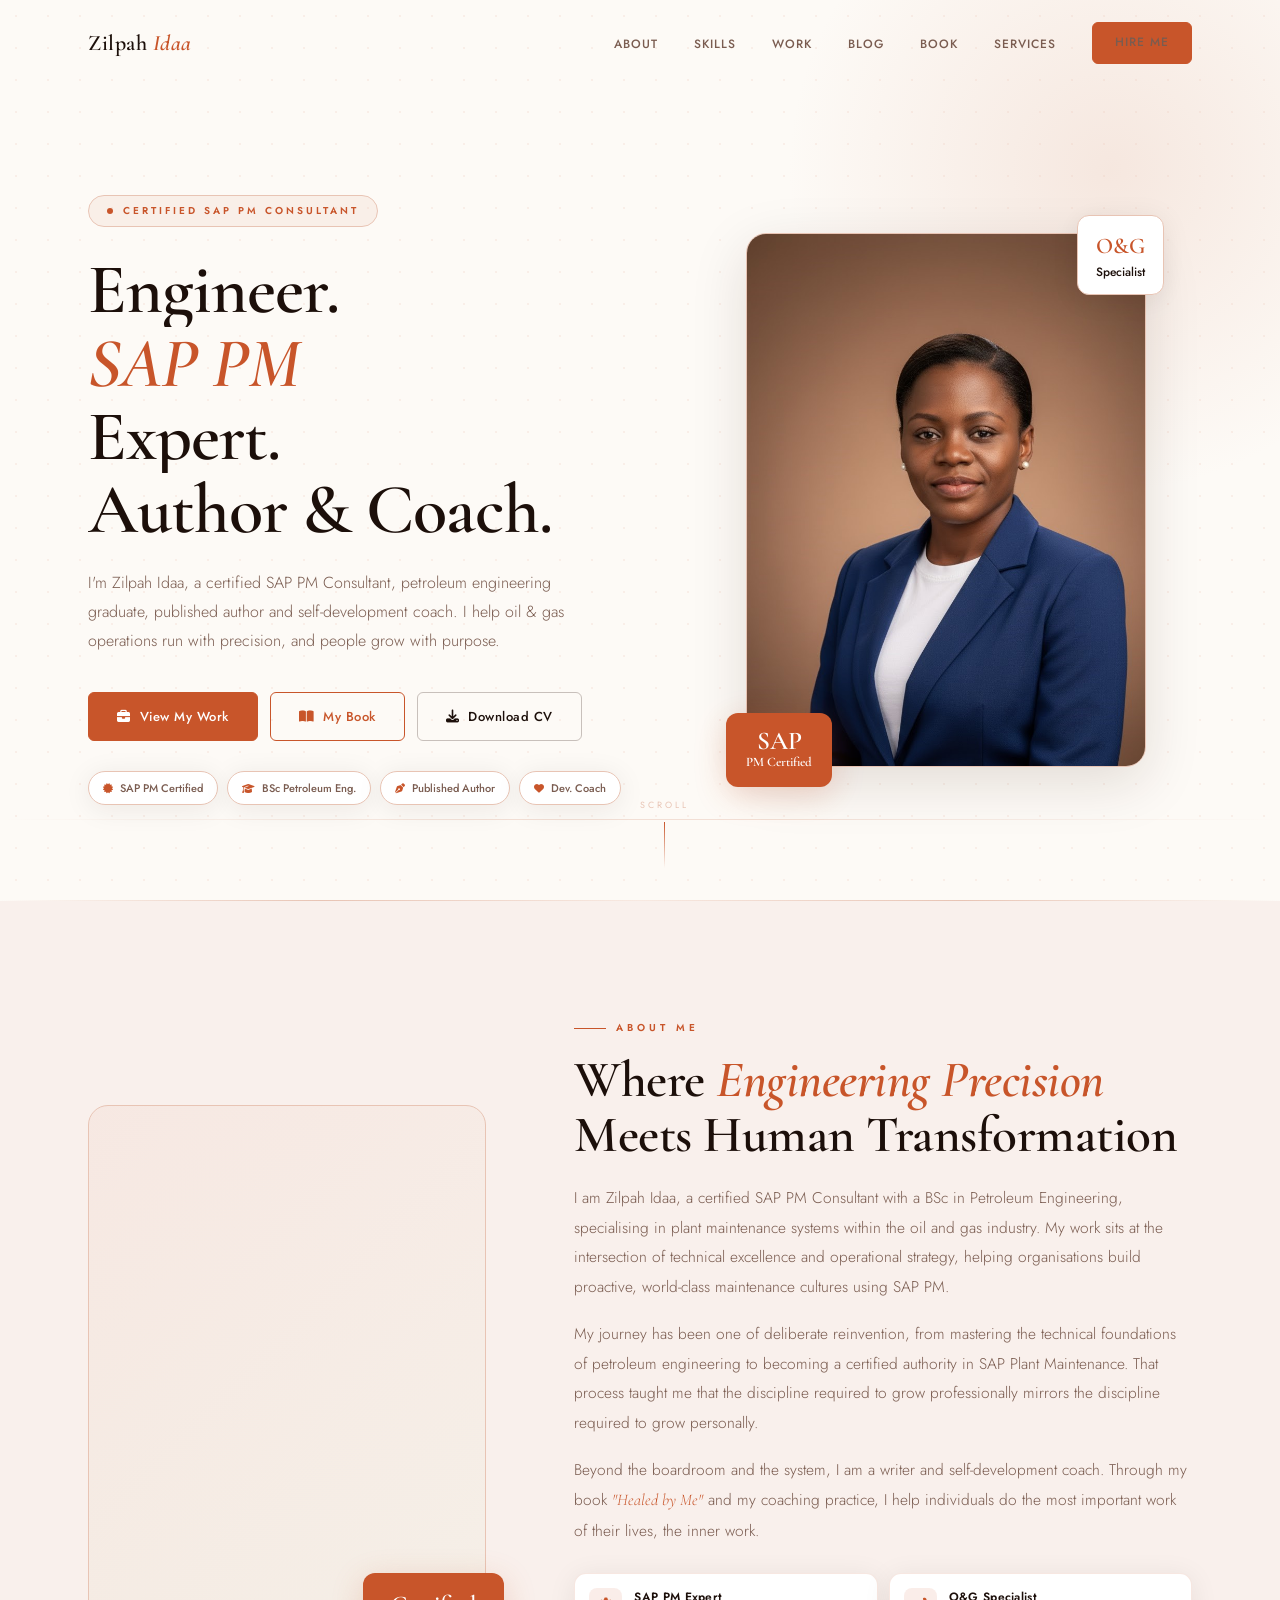
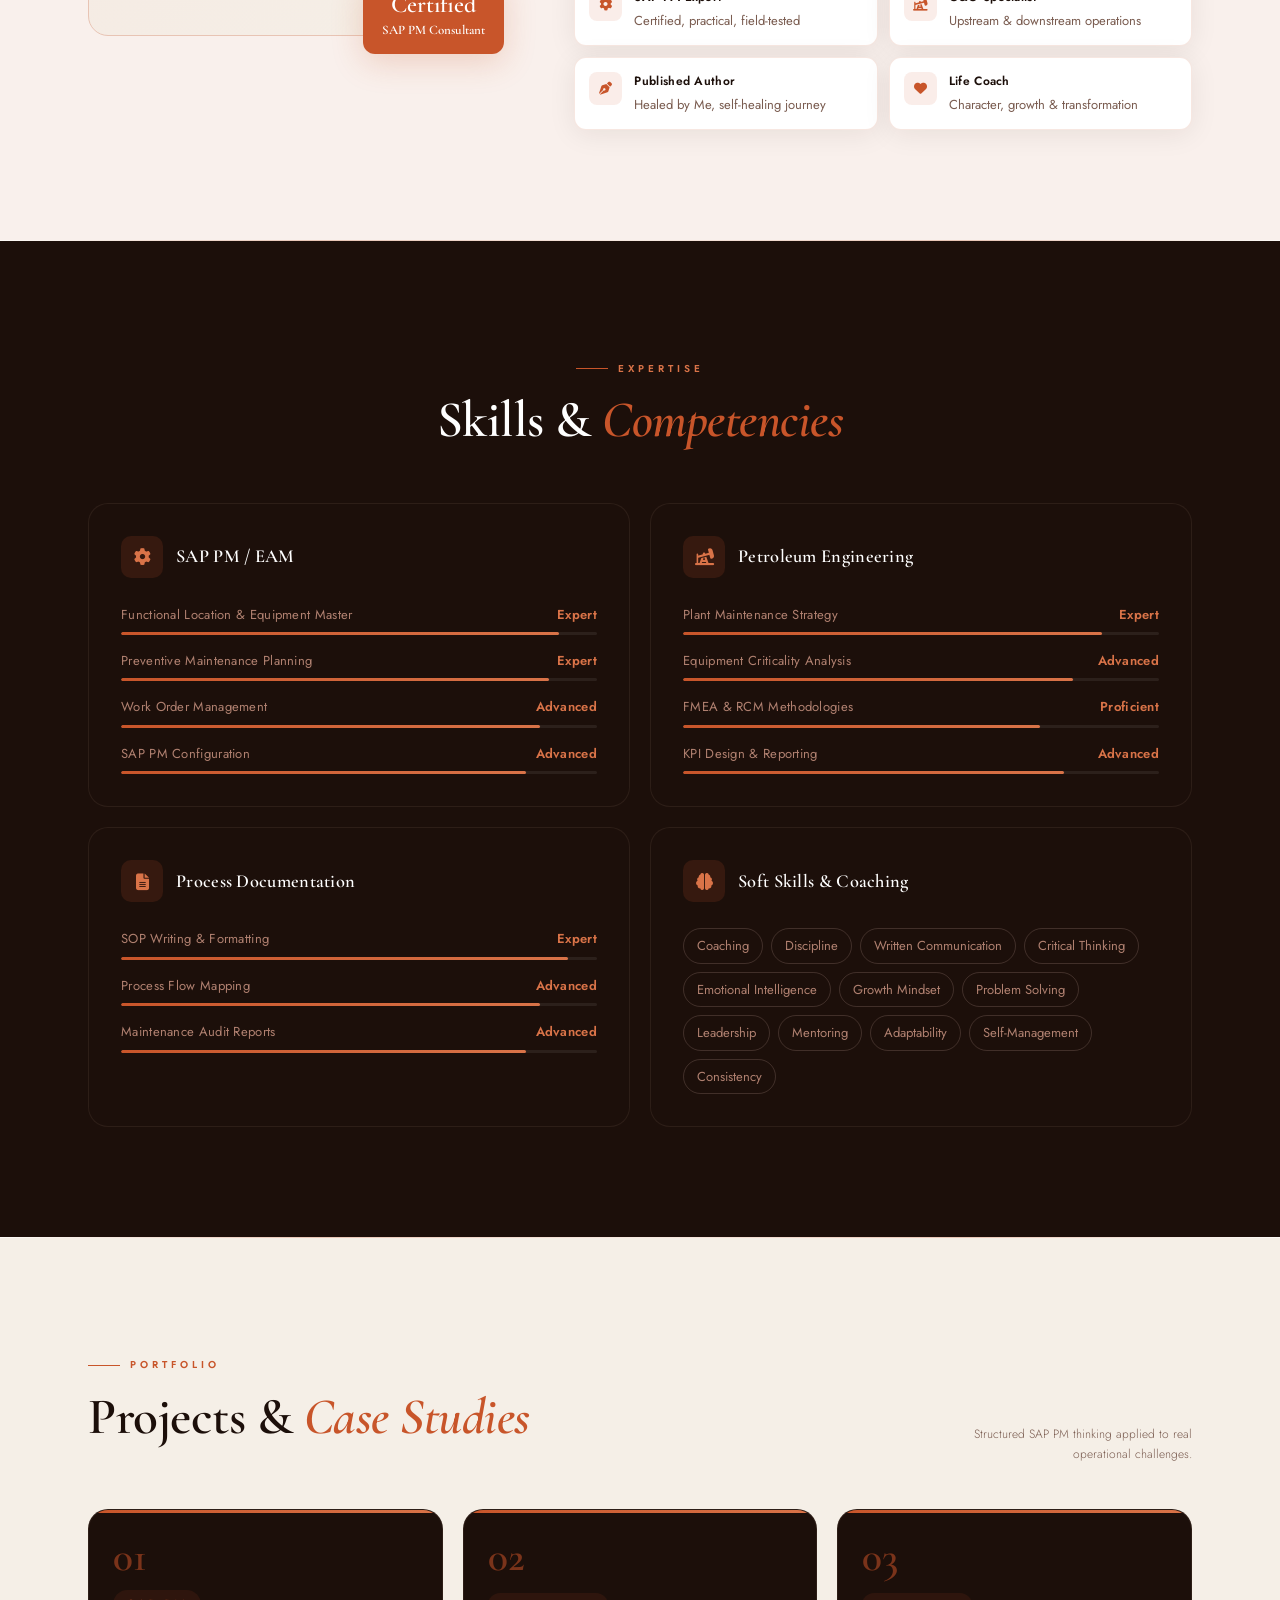
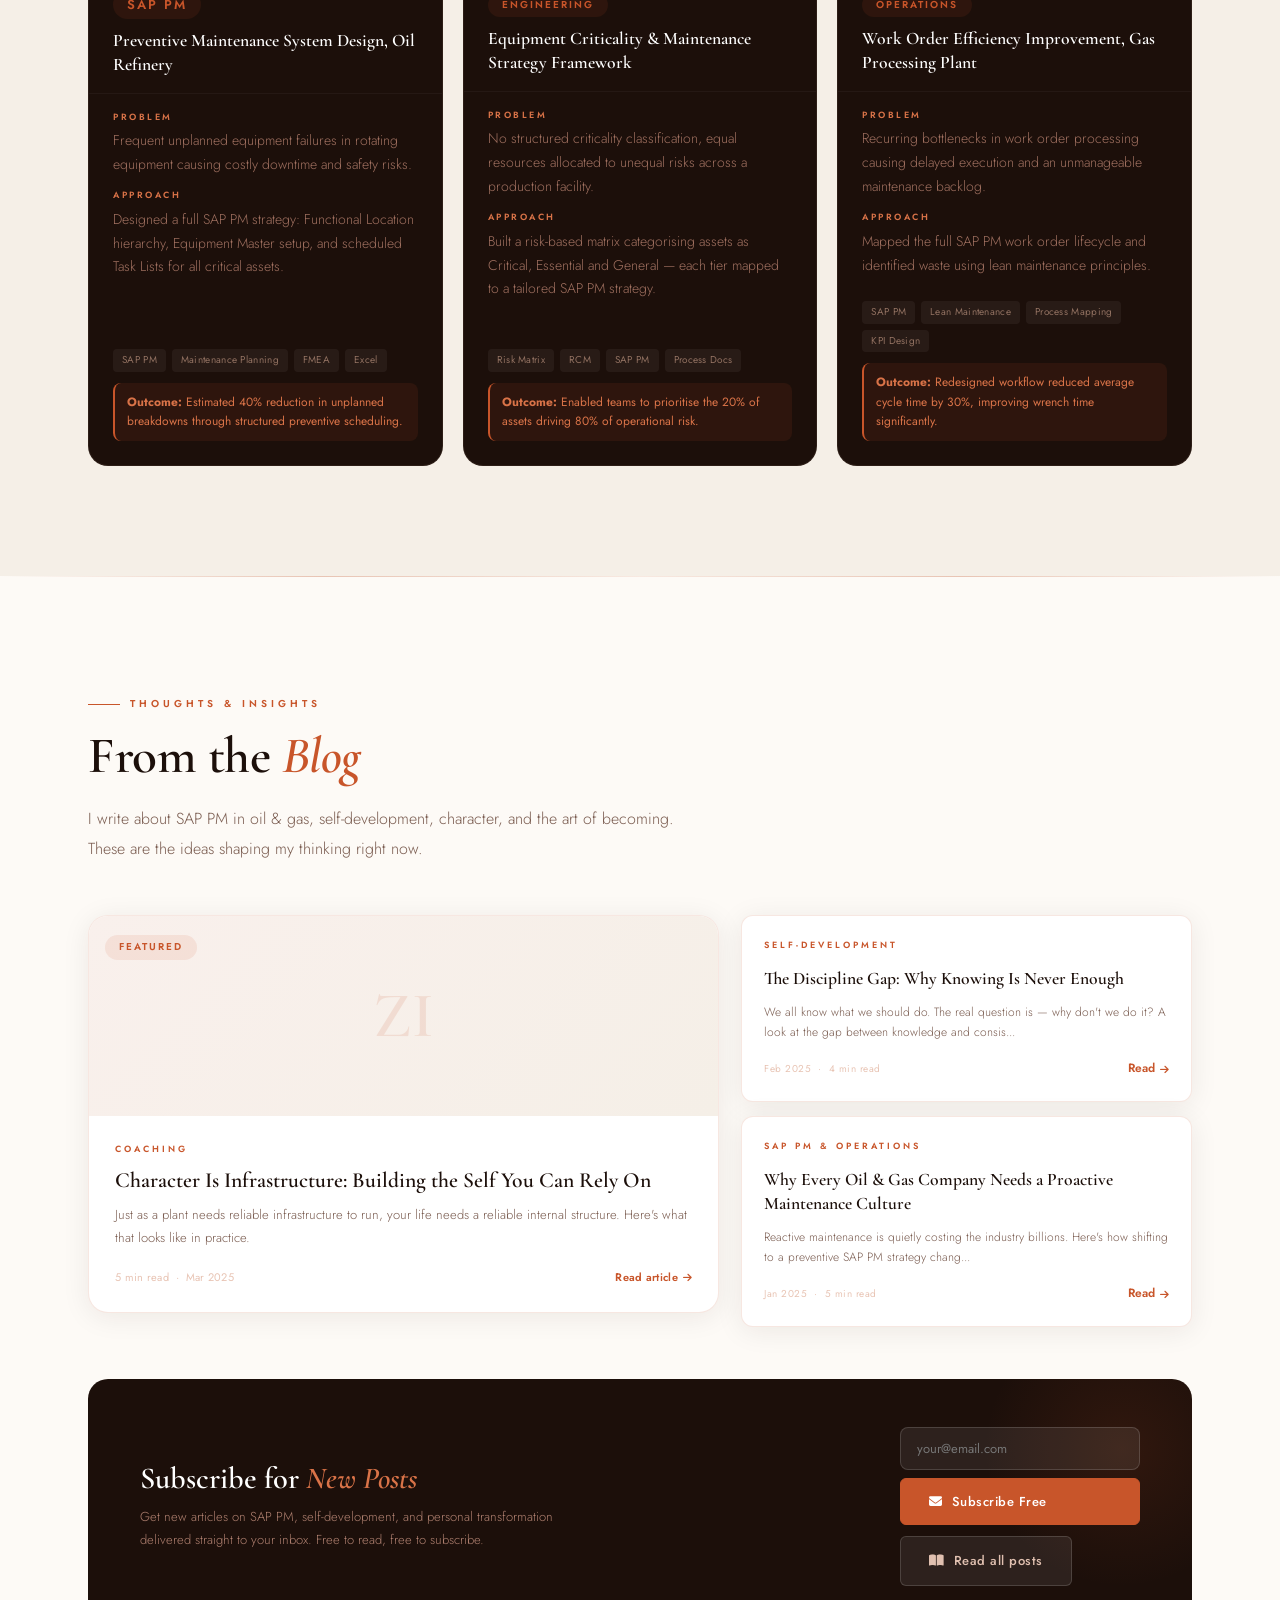
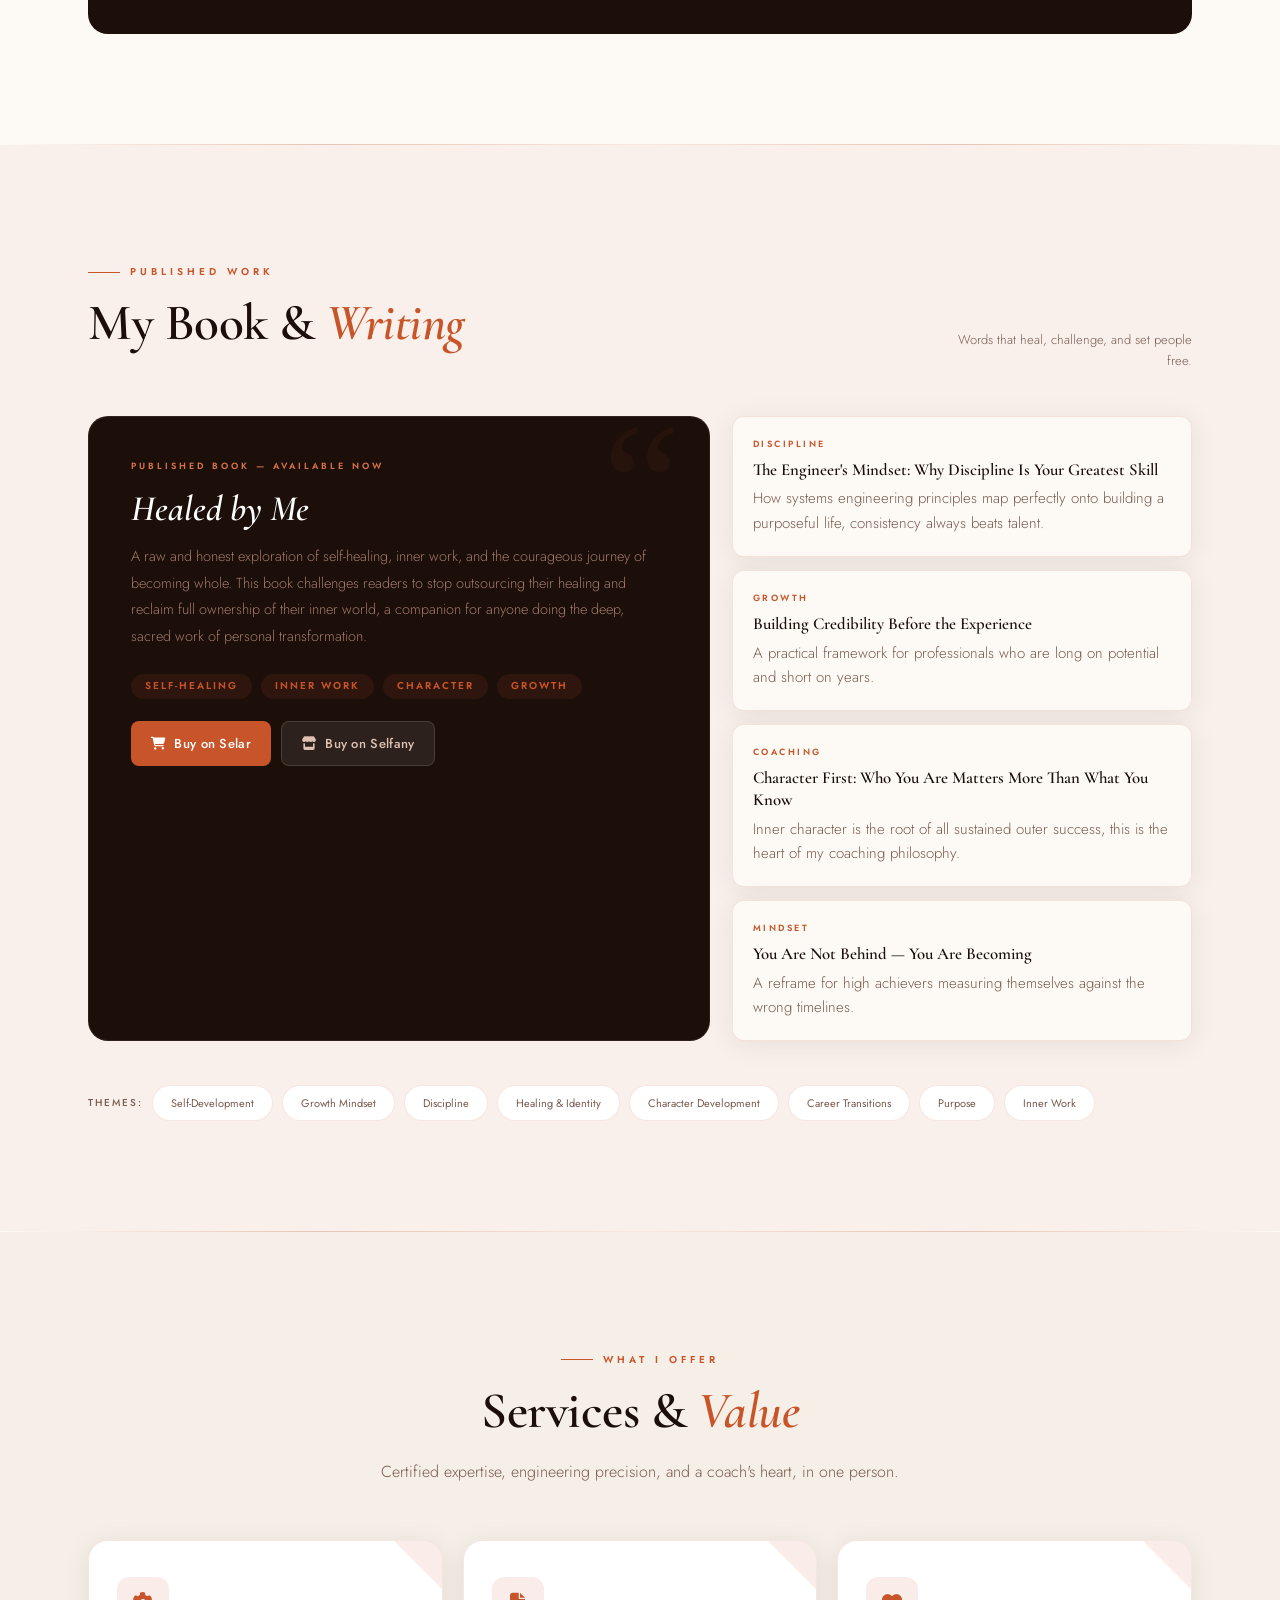
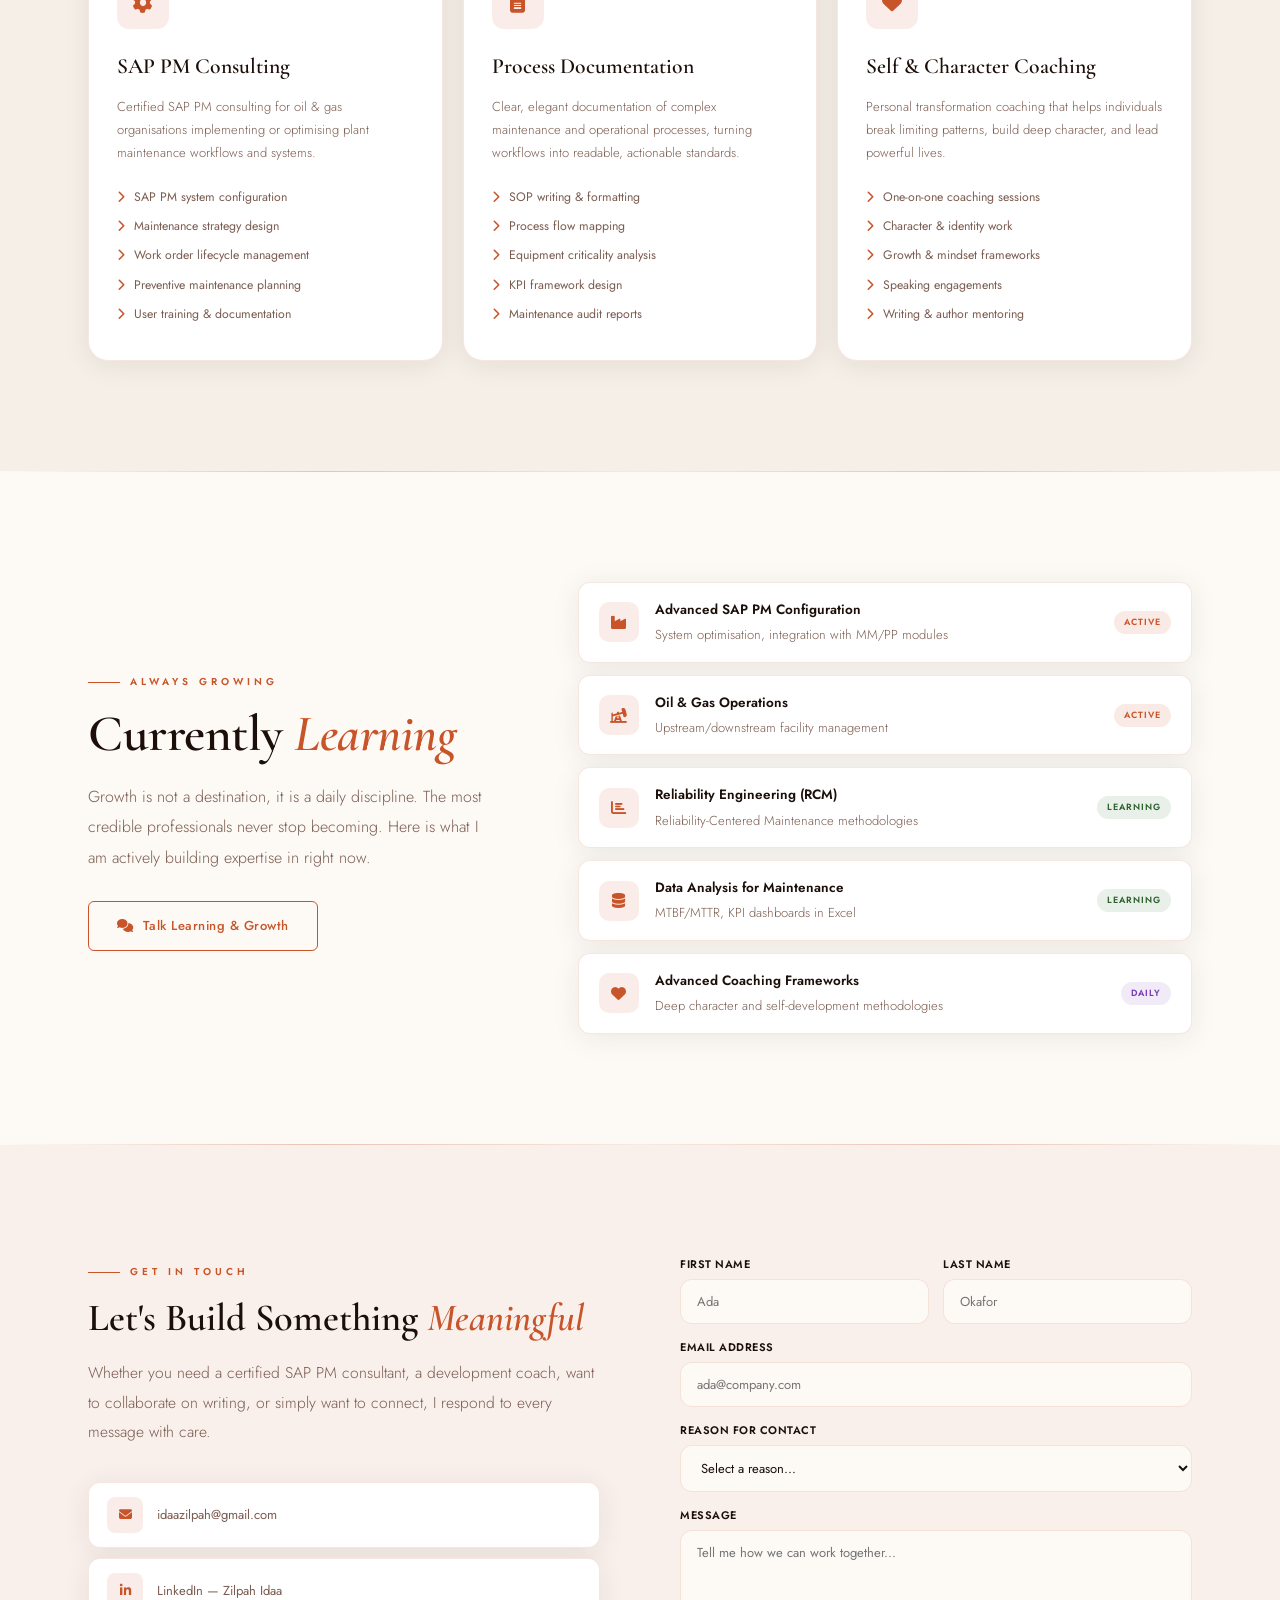
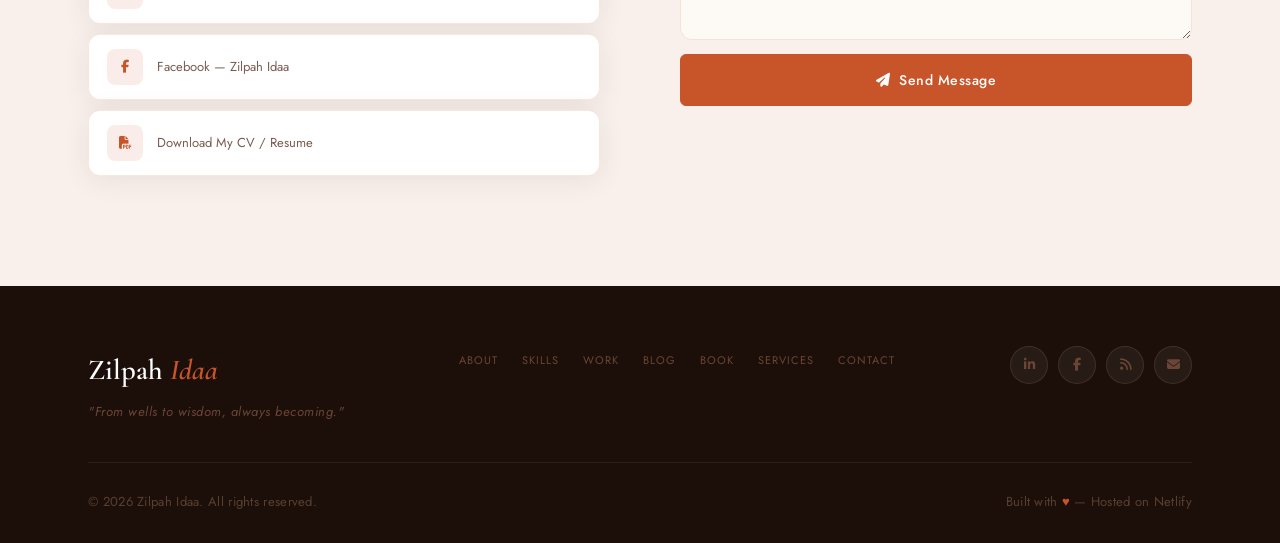
==== commit 798f35b5: "Remove em dashes from text content" ====
--- a/index.html
+++ b/index.html
@@ -66,7 +66,7 @@
           <span class="line"><span>Author &amp; Coach.</span></span>
         </h1>
         <p class="hero-sub">
-          I'm Zilpah Idaa — a certified SAP PM Consultant, petroleum engineering graduate, published author and self-development coach. I help oil &amp; gas operations run with precision, and people grow with purpose.
+          I'm Zilpah Idaa, a certified SAP PM Consultant, petroleum engineering graduate, published author and self-development coach. I help oil &amp; gas operations run with precision, and people grow with purpose.
         </p>
         <div class="hero-btns">
           <a href="#projects" class="btn btn-terra"><i class="fas fa-briefcase"></i> View My Work</a>
@@ -130,7 +130,7 @@
         <div class="val-grid">
           <div class="val-card"><div class="val-ico"><i class="fas fa-cog"></i></div><div><h4>SAP PM Expert</h4><p>Certified, practical, field-tested</p></div></div>
           <div class="val-card"><div class="val-ico"><i class="fas fa-oil-well"></i></div><div><h4>O&amp;G Specialist</h4><p>Upstream &amp; downstream operations</p></div></div>
-          <div class="val-card"><div class="val-ico"><i class="fas fa-pen-nib"></i></div><div><h4>Published Author</h4><p>Healed by Me — self-healing journey</p></div></div>
+          <div class="val-card"><div class="val-ico"><i class="fas fa-pen-nib"></i></div><div><h4>Published Author</h4><p>Healed by Me, self-healing journey</p></div></div>
           <div class="val-card"><div class="val-ico"><i class="fas fa-heart"></i></div><div><h4>Life Coach</h4><p>Character, growth &amp; transformation</p></div></div>
         </div>
       </div>
@@ -287,7 +287,7 @@
         <div>
           <div class="bk-lbl">Published Book — Available Now</div>
           <h3 class="bk-title">Healed by Me</h3>
-          <p class="bk-desc">A raw and honest exploration of self-healing, inner work, and the courageous journey of becoming whole. This book challenges readers to stop outsourcing their healing and reclaim full ownership of their inner world — a companion for anyone doing the deep, sacred work of personal transformation.</p>
+          <p class="bk-desc">A raw and honest exploration of self-healing, inner work, and the courageous journey of becoming whole. This book challenges readers to stop outsourcing their healing and reclaim full ownership of their inner world, a companion for anyone doing the deep, sacred work of personal transformation.</p>
           <div style="display:flex;gap:9px;flex-wrap:wrap;margin-bottom:22px">
             <div class="tag-pill">Self-Healing</div>
             <div class="tag-pill">Inner Work</div>
@@ -341,7 +341,7 @@
     <div style="text-align:center;max-width:540px;margin:0 auto 54px">
       <div class="eyebrow" style="justify-content:center">What I Offer</div>
       <h2 class="stitle">Services &amp; <span class="hl">Value</span></h2>
-      <p style="color:var(--muted);font-weight:300">Certified expertise, engineering precision, and a coach's heart — in one person.</p>
+      <p style="color:var(--muted);font-weight:300">Certified expertise, engineering precision, and a coach's heart, in one person.</p>
     </div>
     <div class="svc-grid">
       <div class="svc-card fade-in">
@@ -361,7 +361,7 @@
         <div class="svc-corner"></div>
         <div class="svc-ico"><i class="fas fa-file-alt"></i></div>
         <h3>Process Documentation</h3>
-        <p>Clear, elegant documentation of complex maintenance and operational processes — turning workflows into readable, actionable standards.</p>
+        <p>Clear, elegant documentation of complex maintenance and operational processes, turning workflows into readable, actionable standards.</p>
         <ul class="svc-list">
           <li><i class="fas fa-chevron-right"></i>SOP writing &amp; formatting</li>
           <li><i class="fas fa-chevron-right"></i>Process flow mapping</li>
@@ -396,7 +396,7 @@
       <div class="fade-in">
         <div class="eyebrow">Always Growing</div>
         <h2 class="stitle">Currently <span class="hl">Learning</span></h2>
-        <p style="color:var(--muted);line-height:1.9;margin-bottom:28px;font-weight:300">Growth is not a destination — it is a daily discipline. The most credible professionals never stop becoming. Here is what I am actively building expertise in right now.</p>
+        <p style="color:var(--muted);line-height:1.9;margin-bottom:28px;font-weight:300">Growth is not a destination, it is a daily discipline. The most credible professionals never stop becoming. Here is what I am actively building expertise in right now.</p>
         <a href="#contact" class="btn btn-outline"><i class="fas fa-comments"></i>Talk Learning &amp; Growth</a>
       </div>
       <div class="tracks fade-in">
@@ -420,7 +420,7 @@
         <div class="eyebrow">Get In Touch</div>
         <div class="contact-left">
           <h2>Let's Build Something <span class="hl">Meaningful</span></h2>
-          <p>Whether you need a certified SAP PM consultant, a development coach, want to collaborate on writing, or simply want to connect — I respond to every message with care.</p>
+          <p>Whether you need a certified SAP PM consultant, a development coach, want to collaborate on writing, or simply want to connect, I respond to every message with care.</p>
         </div>
         <div class="c-links">
           <a href="mailto:idaazilpah@gmail.com" class="c-link"><div class="c-ico"><i class="fas fa-envelope"></i></div>idaazilpah@gmail.com</a>
@@ -468,7 +468,7 @@
     <div class="foot-inner">
       <div>
         <div class="foot-logo">Zilpah <em>Idaa</em></div>
-        <div class="foot-tag">"From wells to wisdom — always becoming."</div>
+        <div class="foot-tag">"From wells to wisdom, always becoming."</div>
       </div>
       <ul class="foot-links">
         <li><a href="#about">About</a></li><li><a href="#skills">Skills</a></li>
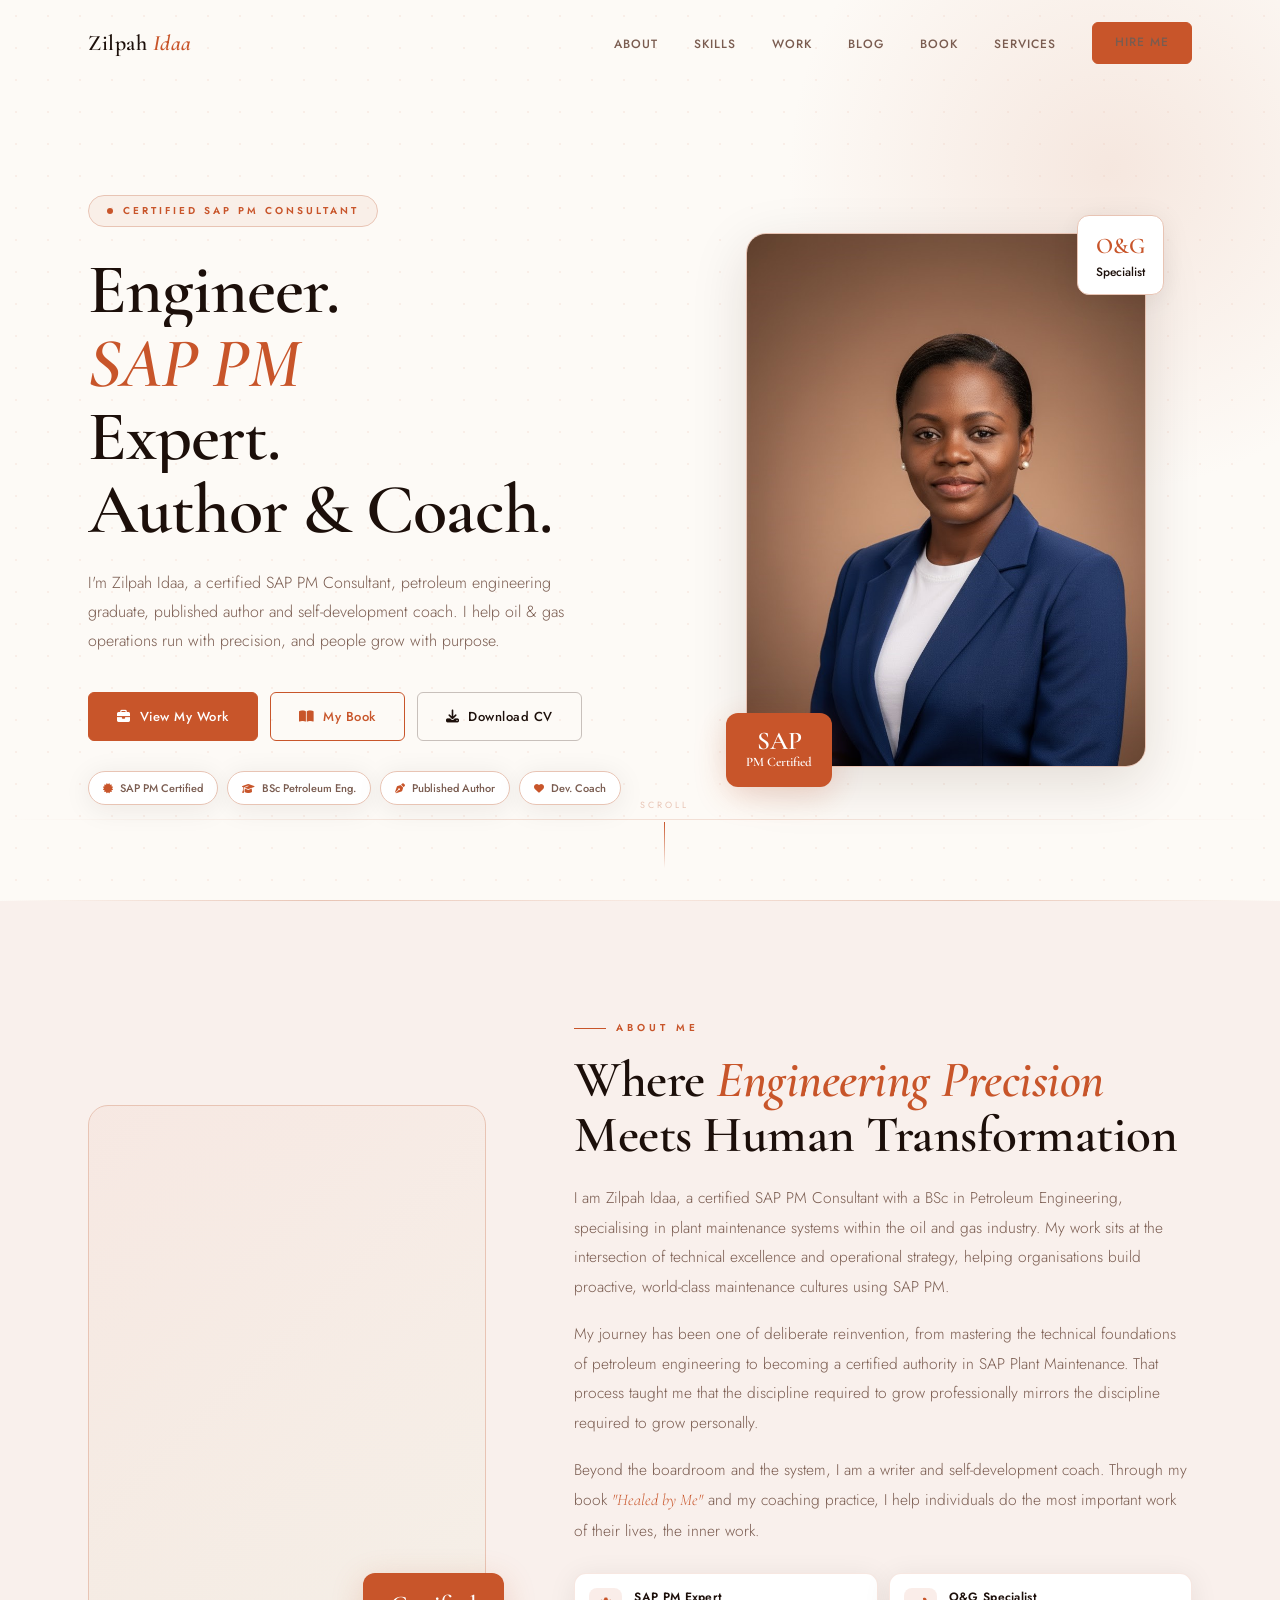
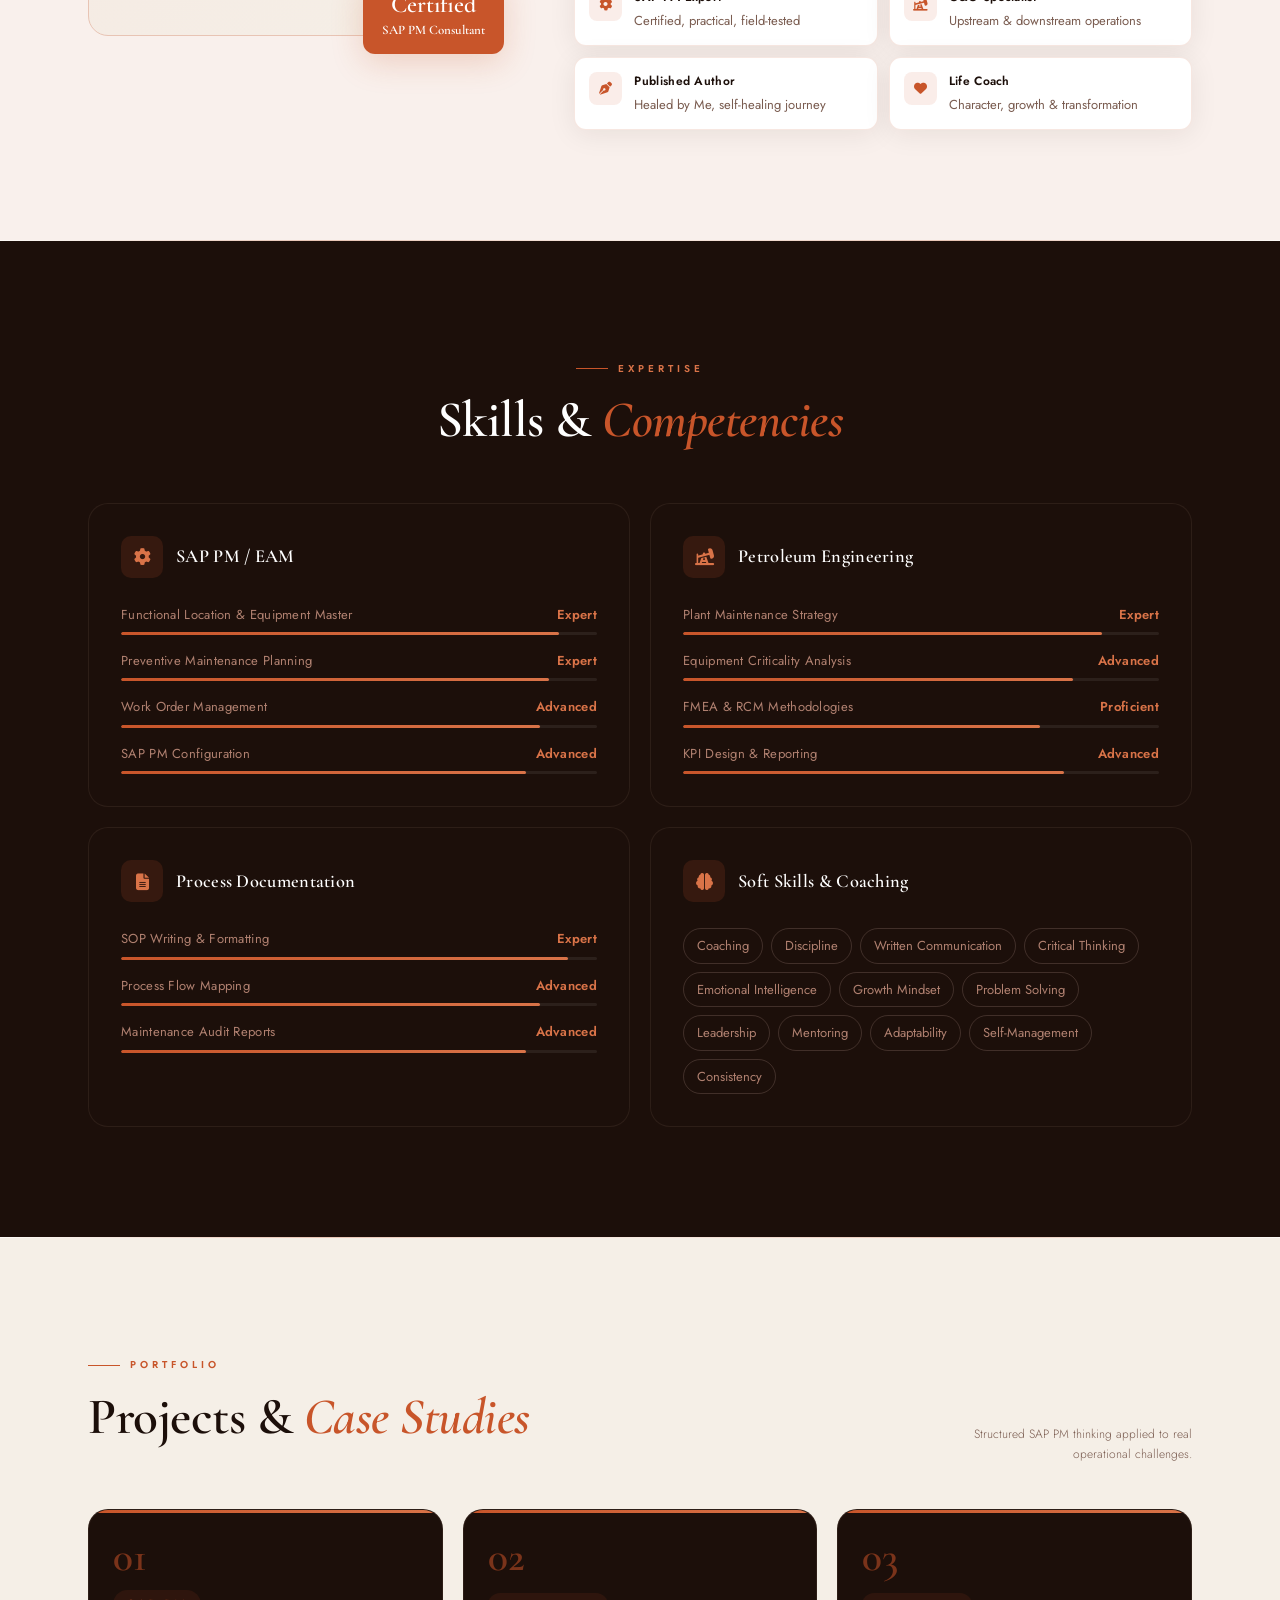
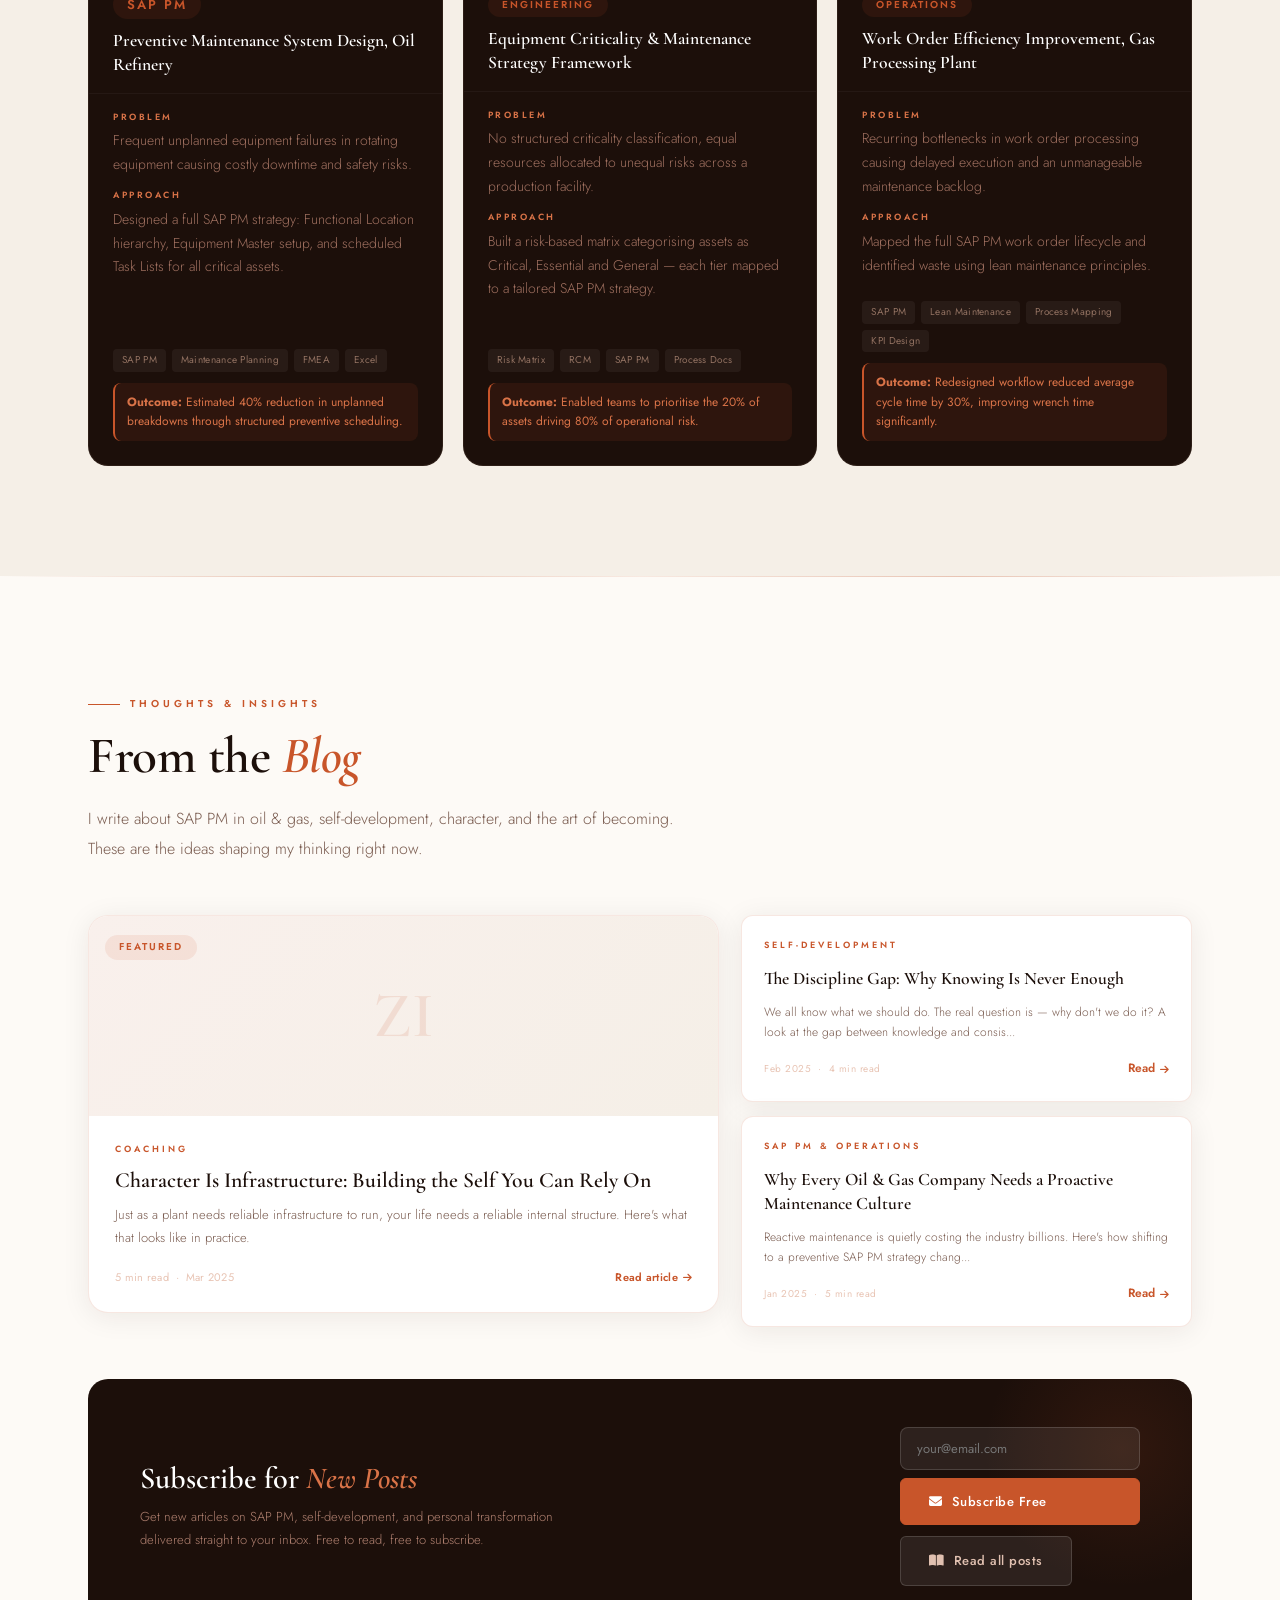
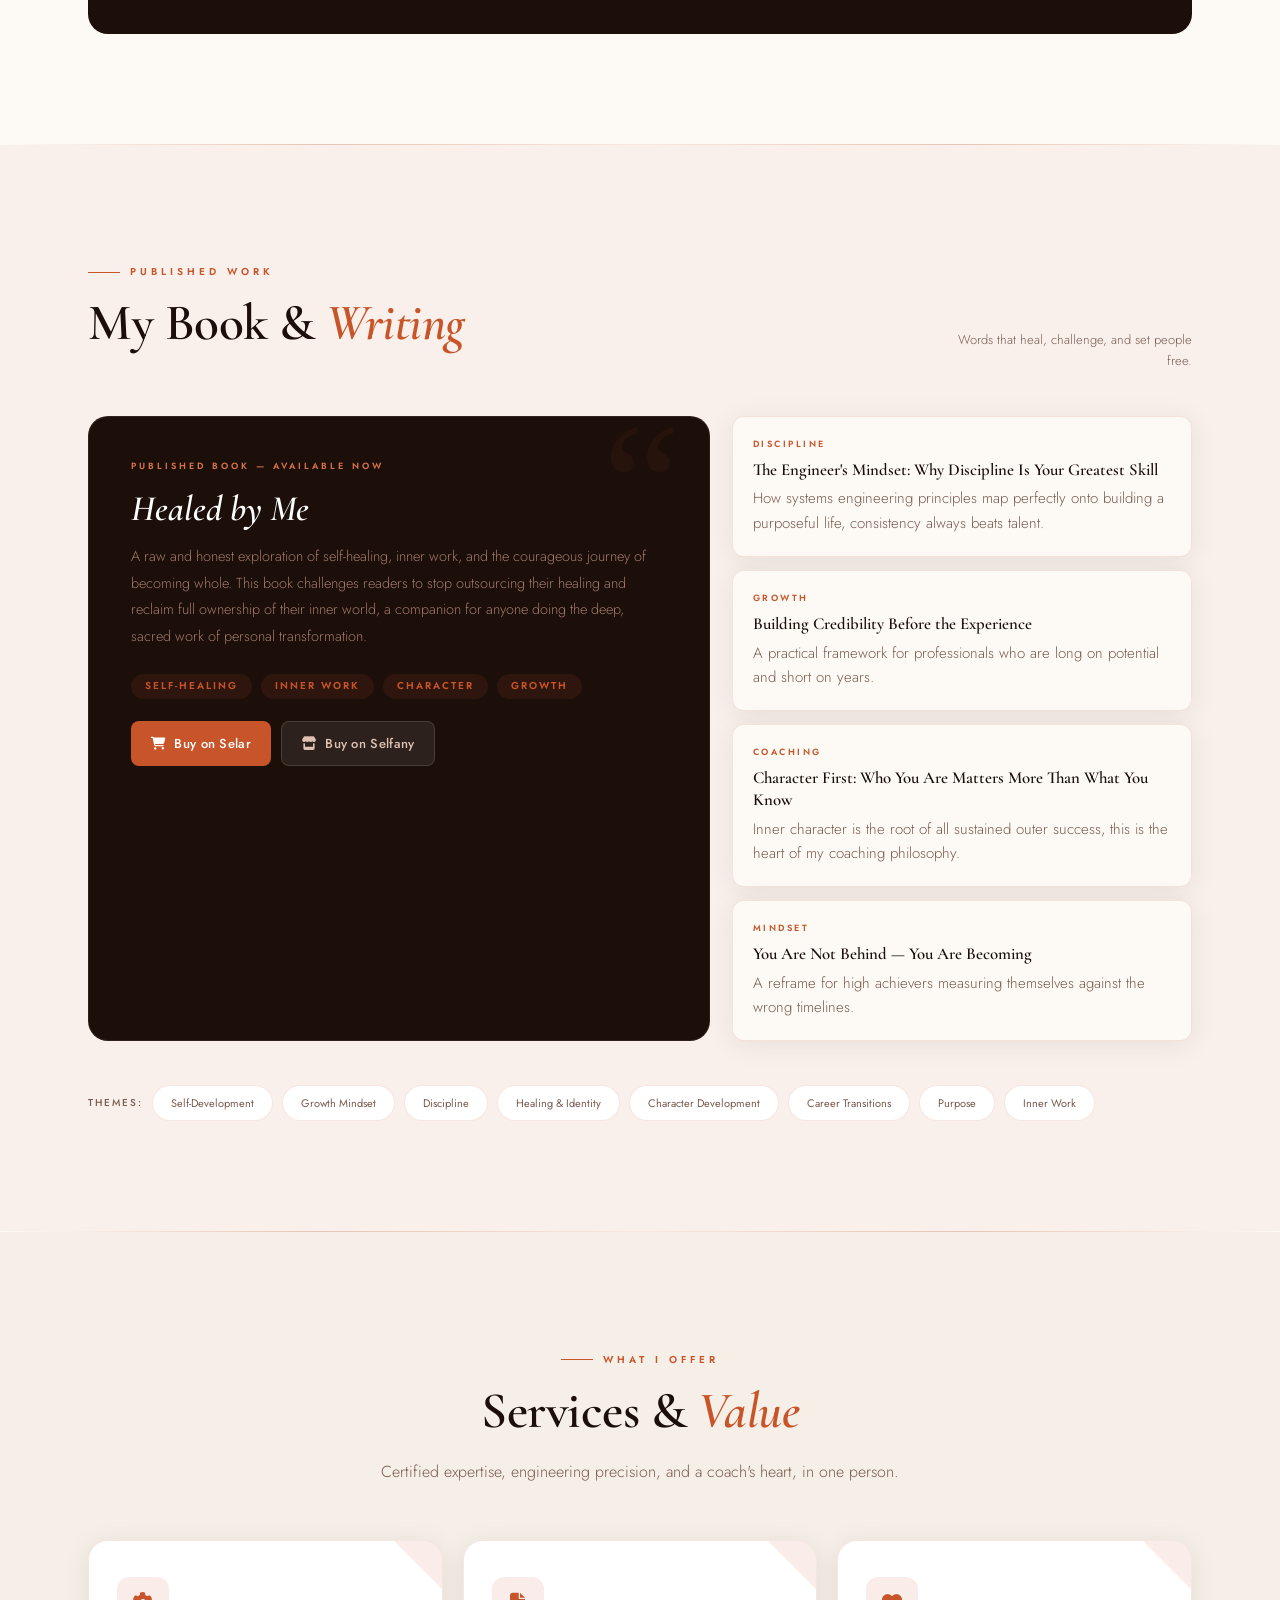
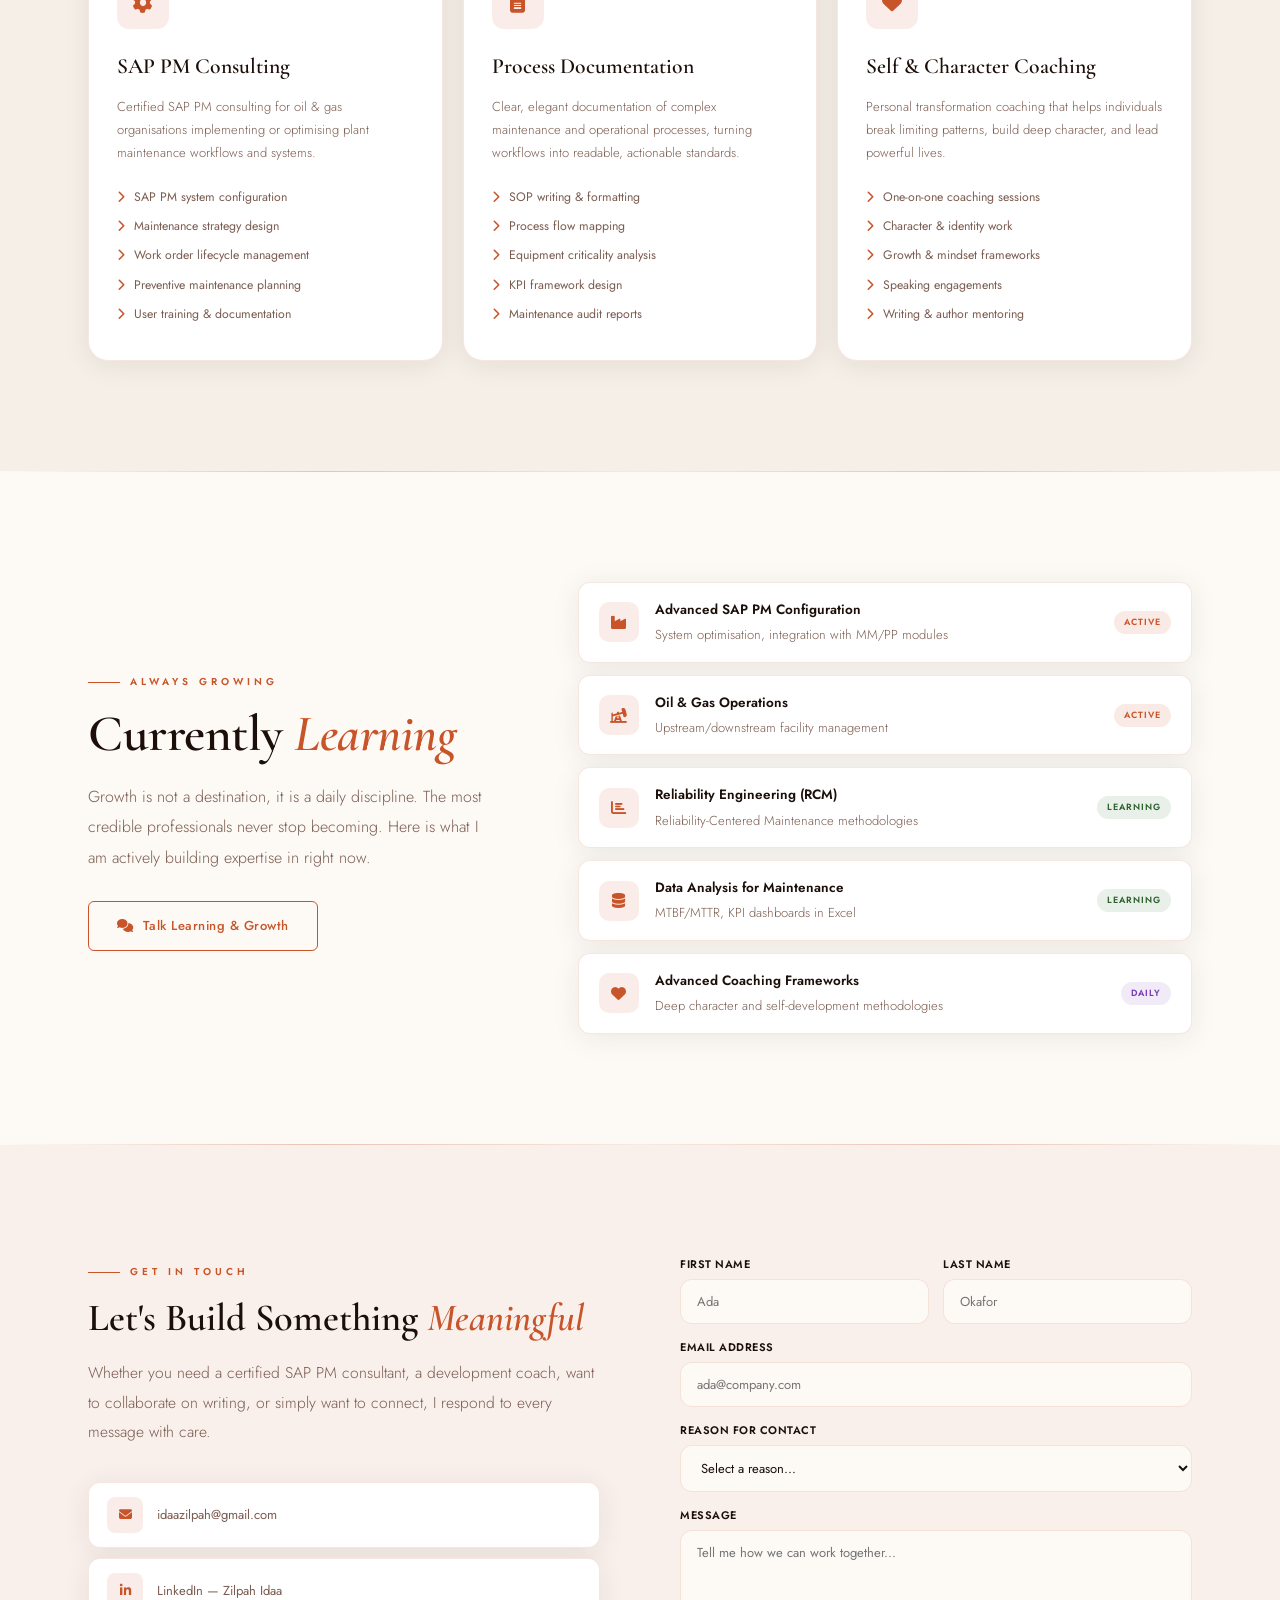
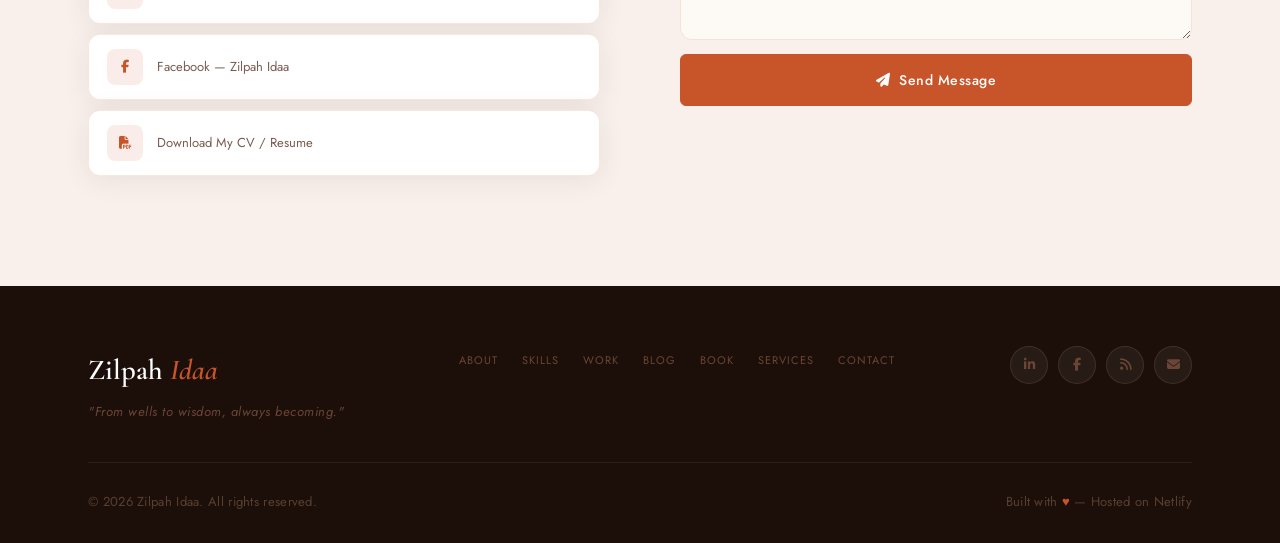
==== commit 40ff8852: "Fix contact form conflict" ====
--- a/index.html
+++ b/index.html
@@ -430,7 +430,10 @@
         </div>
       </div>
       <div class="fade-in">
-        <form id="cForm" name="contact" method="POST" data-netlify="true" netlify-honeypot="bot-field">
+        <form id="cForm" 
+              name="contact" method="POST"  
+              data-netlify="true" 
+              netlify-honeypot="bot-field">
           <input type="hidden" name="form-name" value="contact" />
           <p class="hidden" style="display:none"><label>Don't fill this out: <input name="bot-field" /></label></p>
           <div class="frow">
